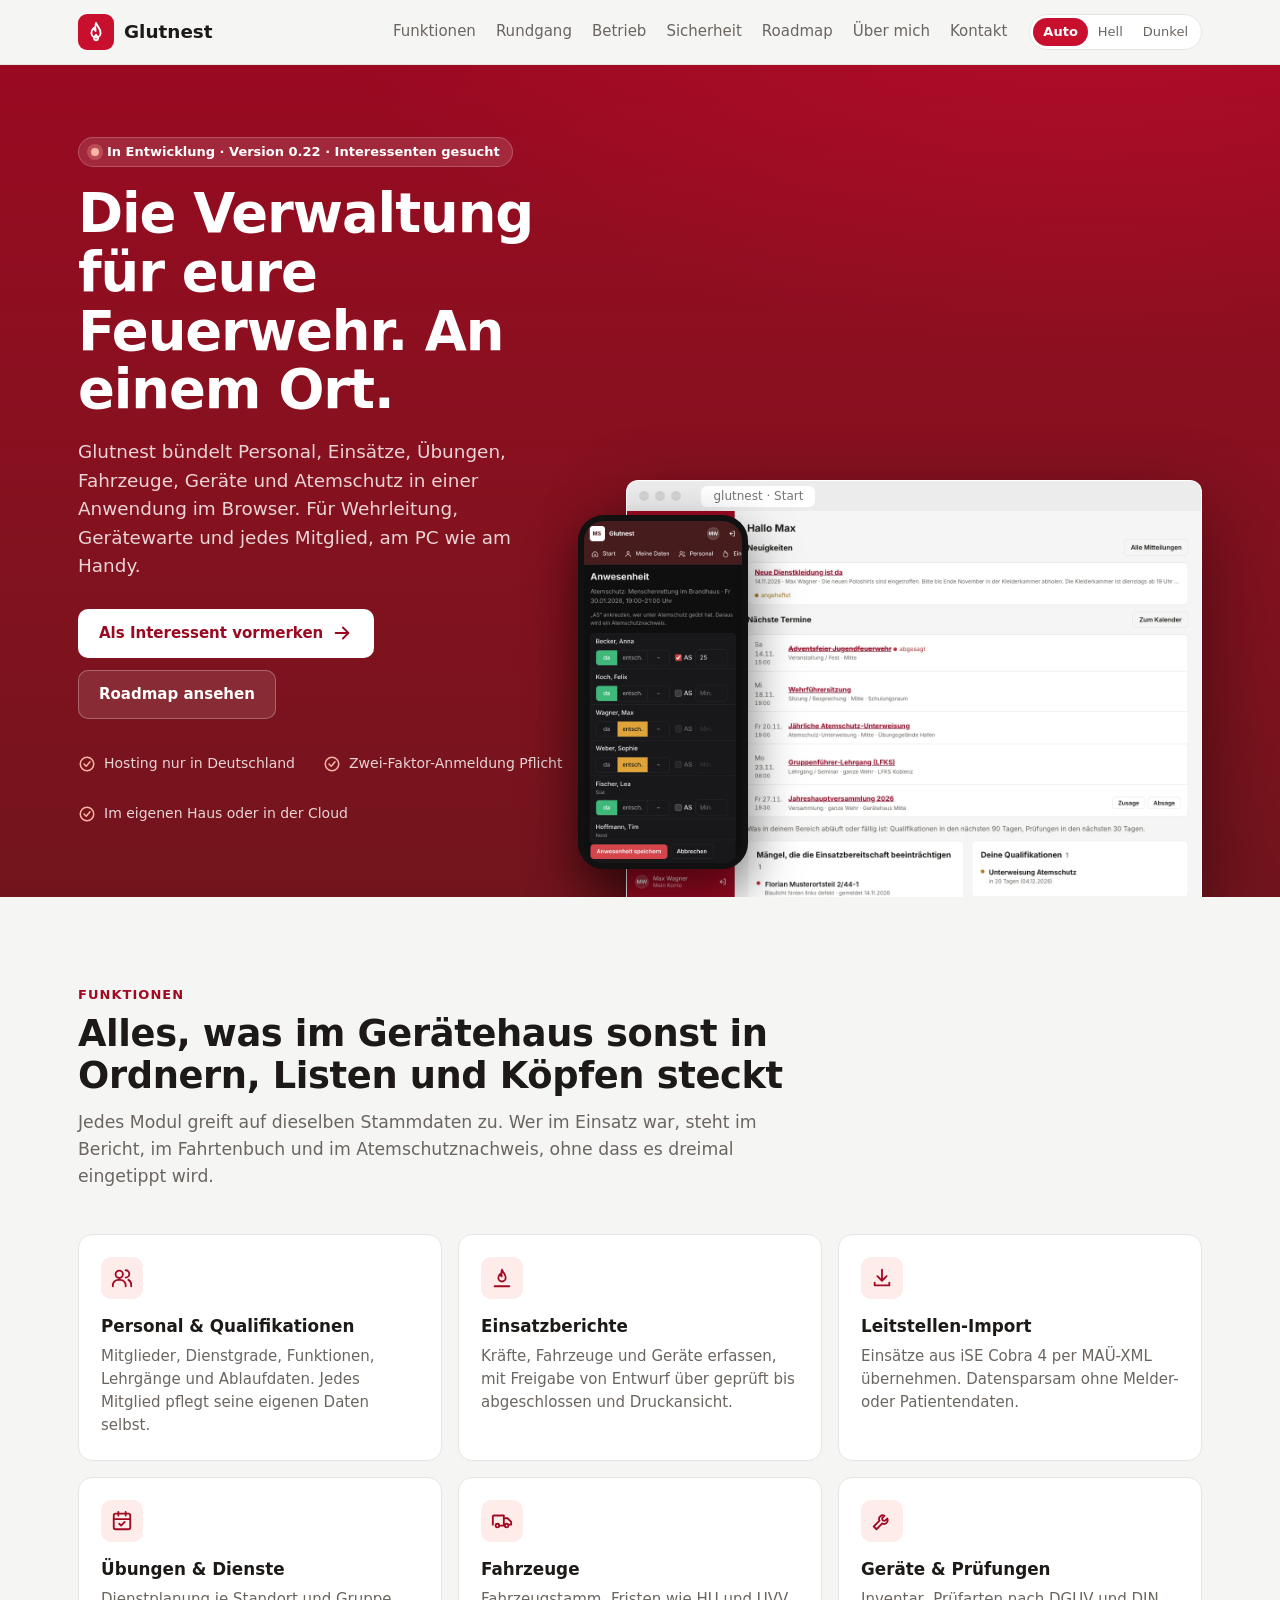
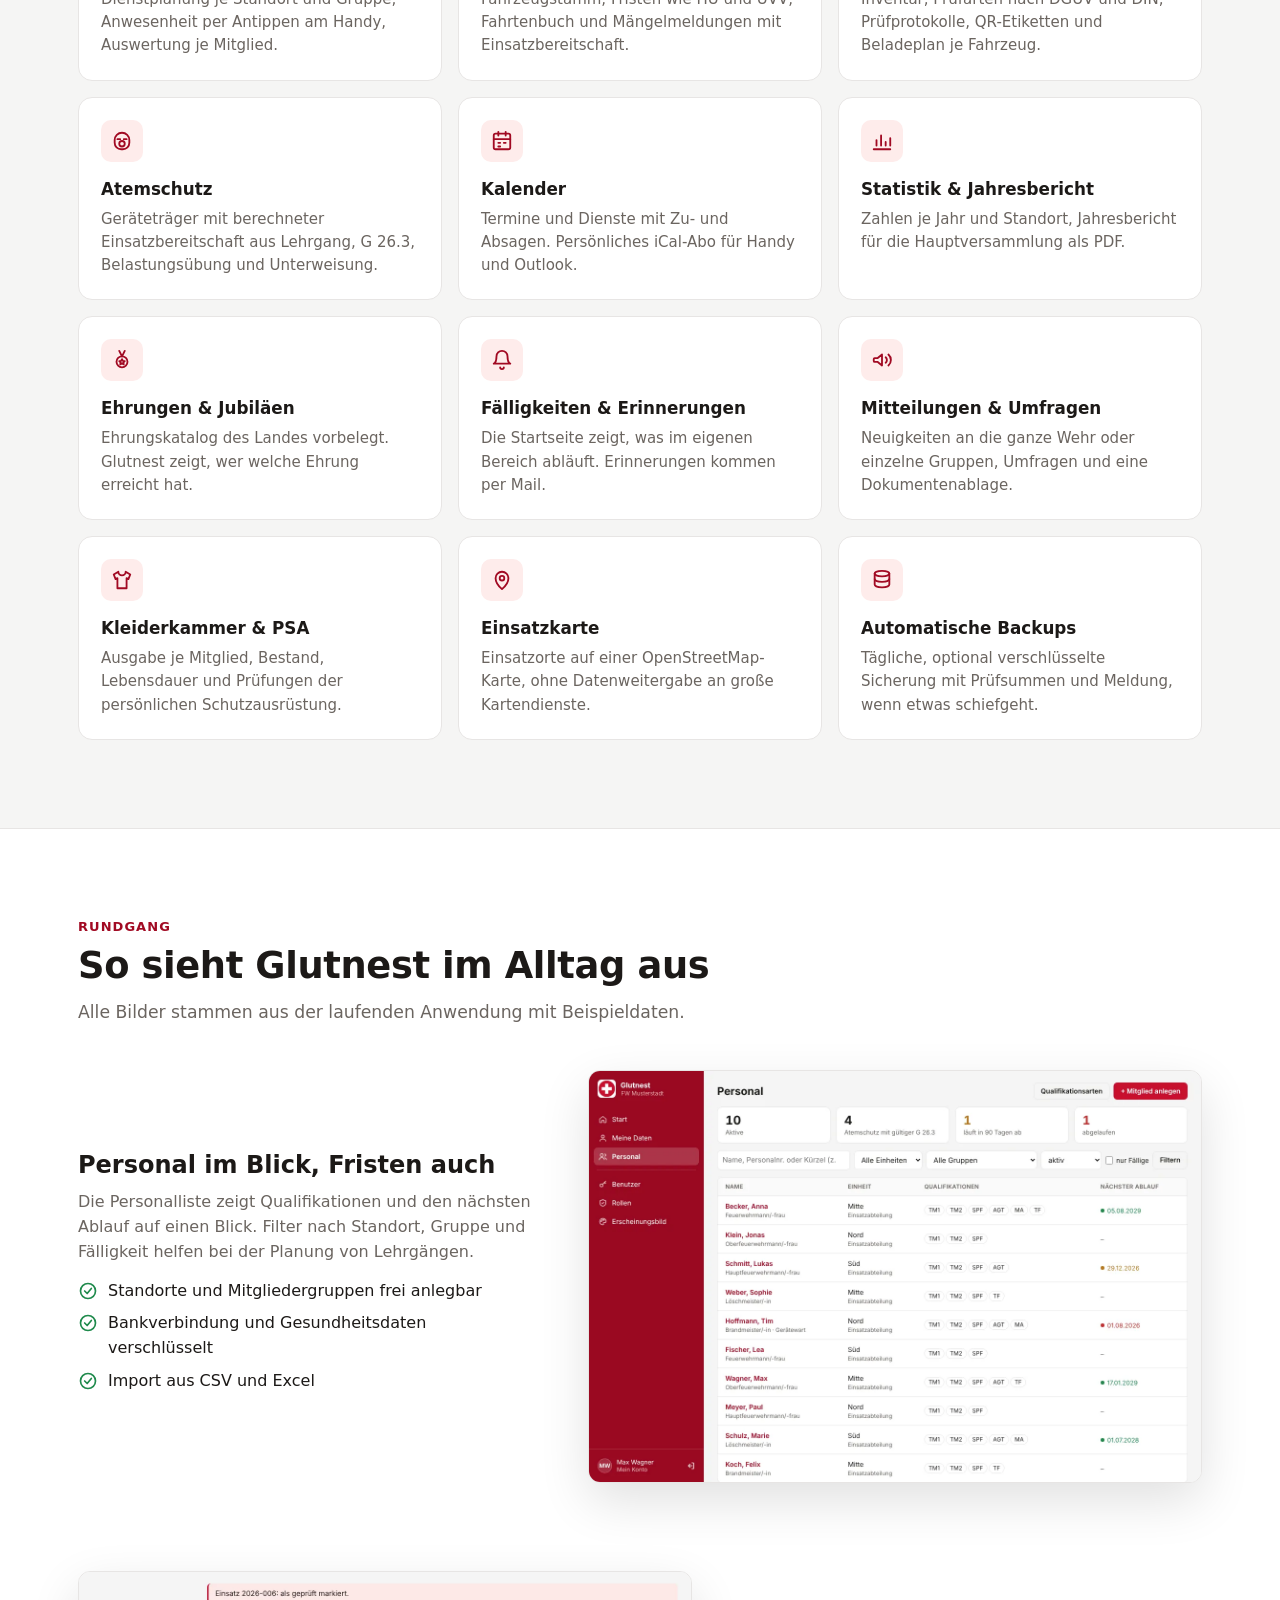
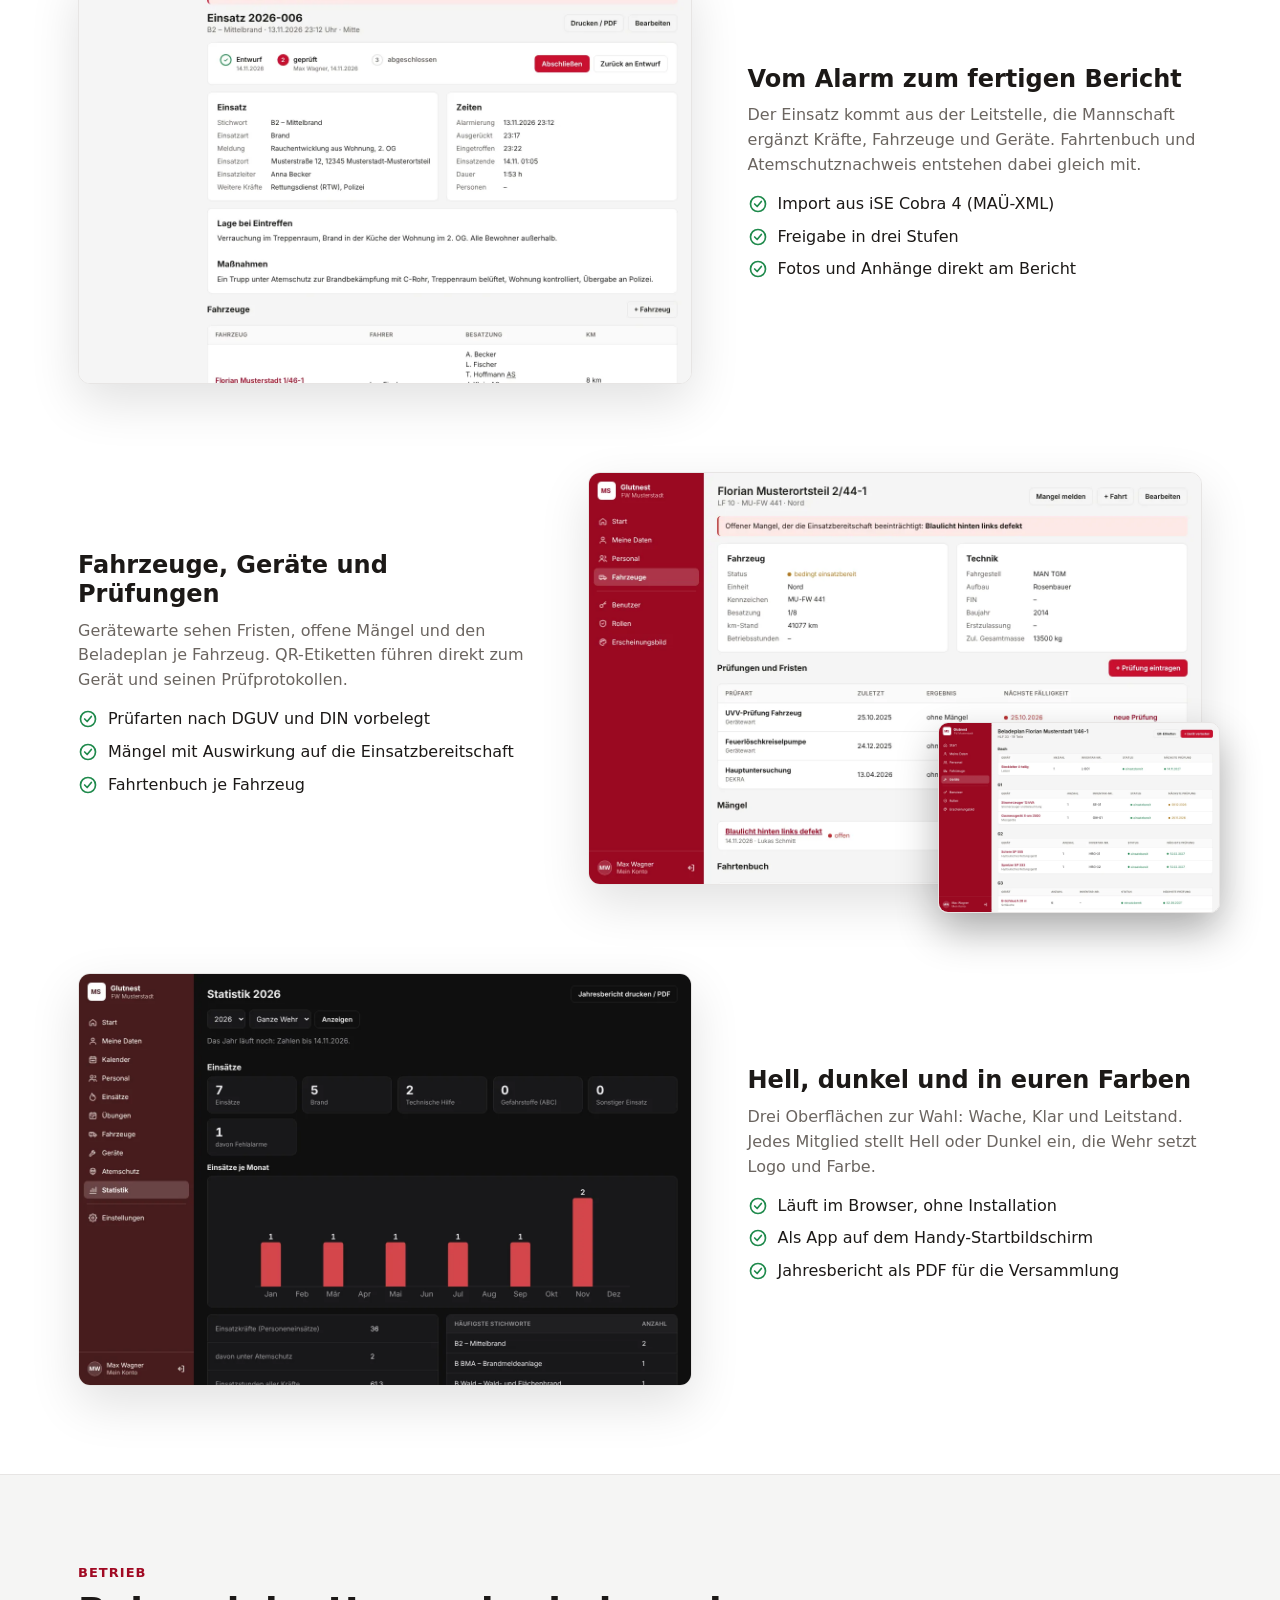
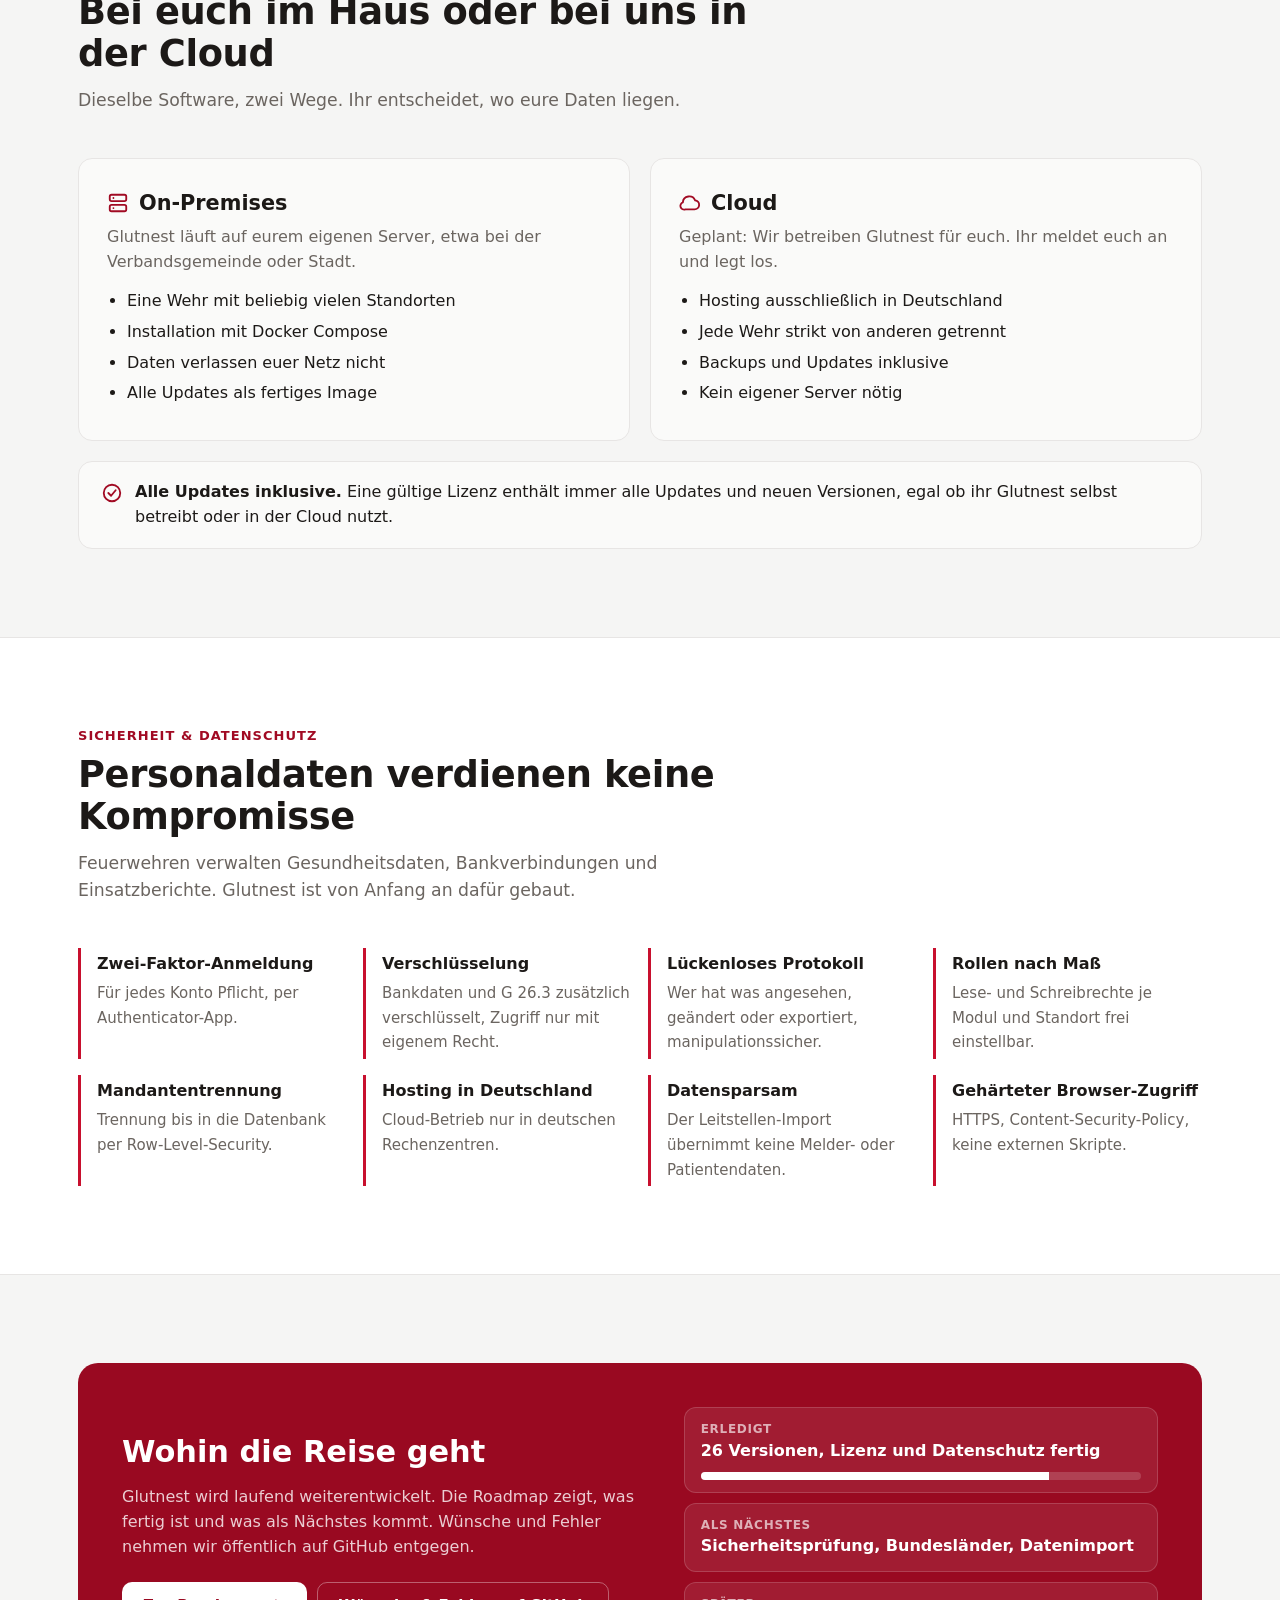
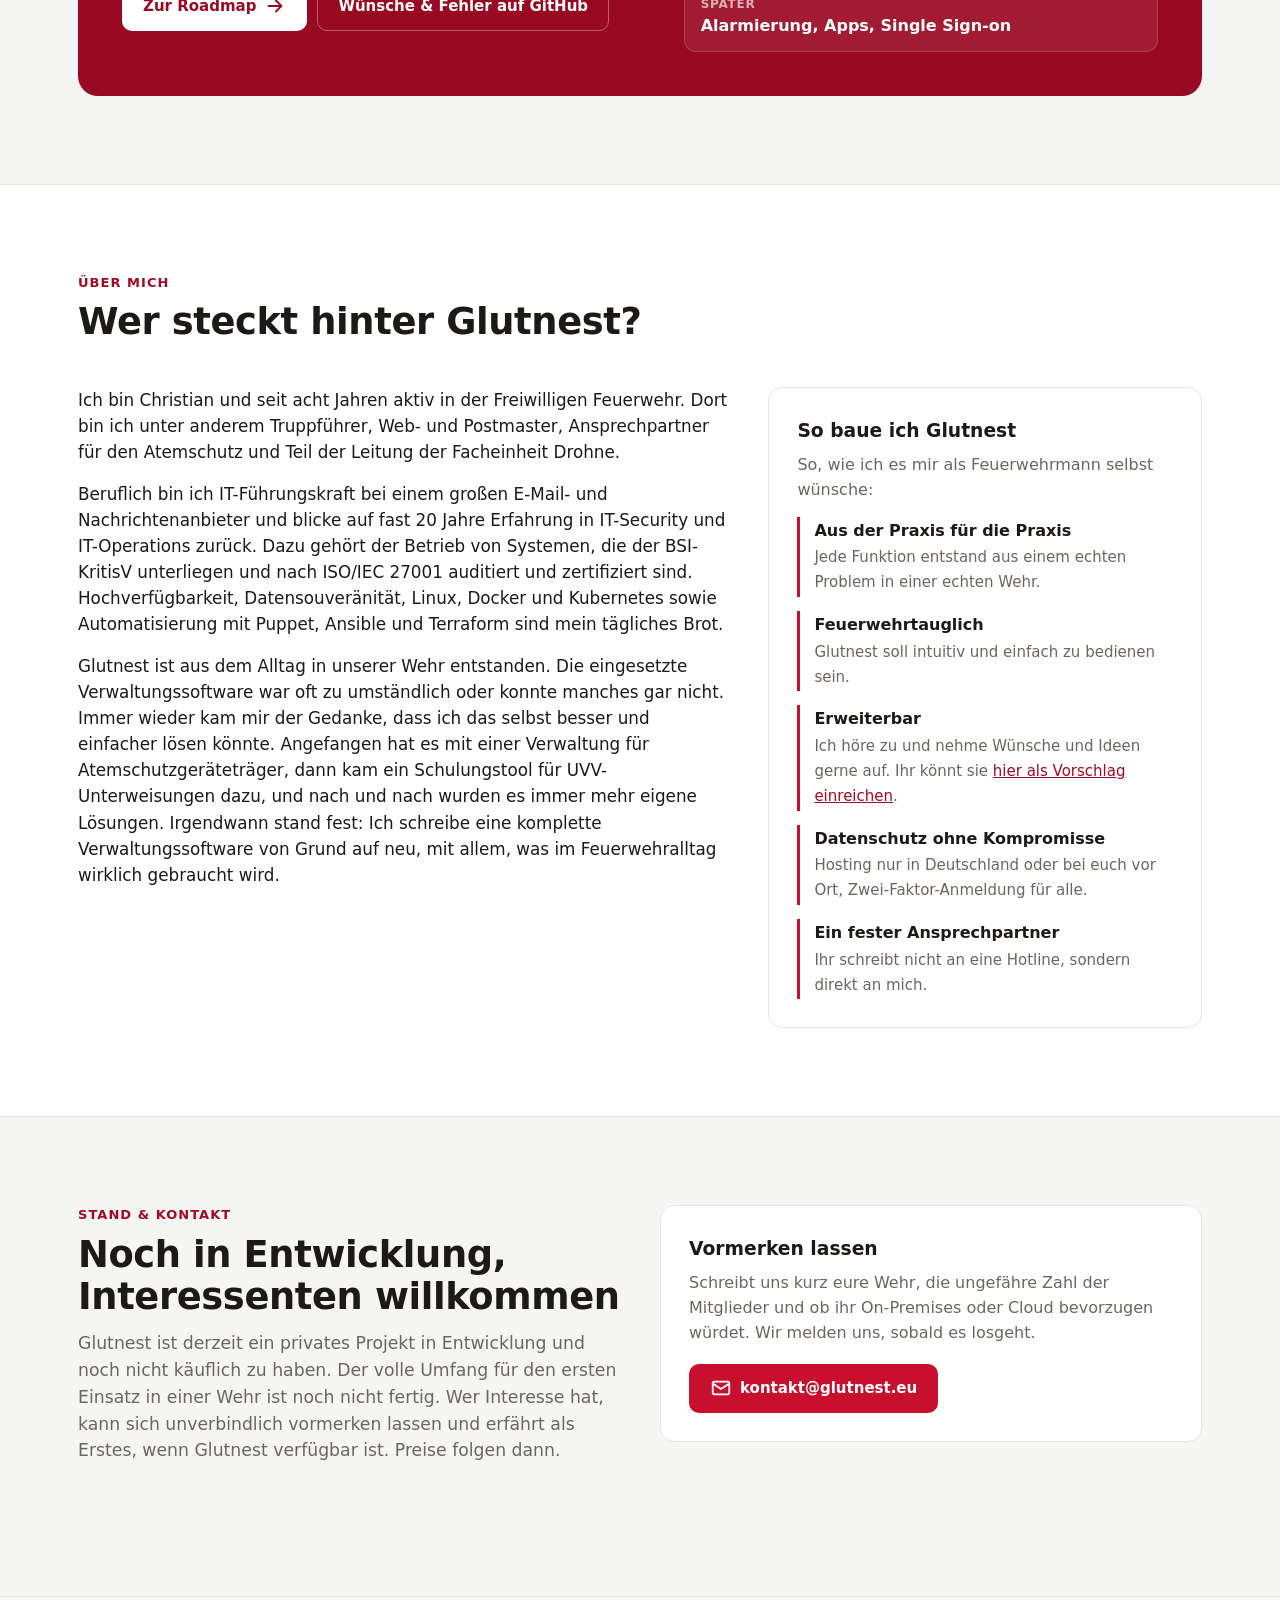
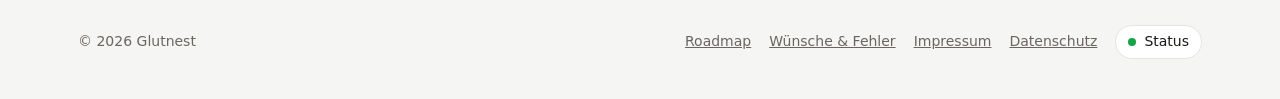
==== index.html @ 3944c395 "Abschnitt „Wer steckt hinter Glutnest?“ auf Webseite und im README Closes #61  Co-Authored-By: Claud" ====
<!DOCTYPE html>
<html lang="de">
<head>
<meta charset="utf-8">
<meta name="viewport" content="width=device-width, initial-scale=1">
<title>Glutnest – Feuerwehr-Verwaltung aus Deutschland</title>
<meta name="description" content="Glutnest ist die browserbasierte Verwaltung für Freiwillige Feuerwehren: Personal, Einsätze, Übungen, Fahrzeuge, Geräte und Atemschutz. Im eigenen Haus oder in der Cloud mit Hosting in Deutschland.">
<meta property="og:title" content="Glutnest – Feuerwehr-Verwaltung aus Deutschland">
<meta property="og:description" content="Personal, Einsätze, Übungen, Fahrzeuge, Geräte und Atemschutz in einer Anwendung. On-Premises oder Cloud, Hosting nur in Deutschland.">
<meta property="og:image" content="https://glutnest.eu/bilder/start.webp">
<meta property="og:url" content="https://glutnest.eu/">
<meta property="og:locale" content="de_DE">
<link rel="canonical" href="https://glutnest.eu/">
<link rel="icon" href="/assets/favicon.svg" type="image/svg+xml">
<link rel="stylesheet" href="/assets/style.css">
<script src="/assets/darstellung.js"></script>
</head>
<body>

<svg width="0" height="0" style="position:absolute" aria-hidden="true">
  <symbol id="flamme" viewBox="0 0 24 24"><path d="M12 2c1 3.5 5 6 5 11a5 5 0 0 1-10 0c0-2.4 1.2-4 2.6-5.4.2 1.6.9 2.7 2 3.4C11 8 11 5 12 2Z"/><path d="M12 21a2.2 2.2 0 0 1-2.2-2.2c0-1.4 1.2-2.3 2.2-3.8 1 1.5 2.2 2.4 2.2 3.8A2.2 2.2 0 0 1 12 21Z"/></symbol>
  <symbol id="personen" viewBox="0 0 24 24"><circle cx="9" cy="8" r="4"/><path d="M2 21v-1a6 6 0 0 1 6-6h2a6 6 0 0 1 6 6v1"/><path d="M16 3.5a4 4 0 0 1 0 8"/><path d="M19 14a6 6 0 0 1 3 5.2V21"/></symbol>
  <symbol id="einsatz" viewBox="0 0 24 24"><path d="M12 3c.8 2.8 4 4.8 4 8.8a4 4 0 0 1-8 0c0-1.9 1-3.2 2.1-4.3.2 1.3.7 2.2 1.6 2.7C11.3 8 11.2 5.4 12 3Z"/><path d="M4 21h16"/></symbol>
  <symbol id="uebung" viewBox="0 0 24 24"><rect x="3" y="4" width="18" height="17" rx="2"/><path d="M8 2v4M16 2v4M3 10h18"/><path d="m9 15 2 2 4-4"/></symbol>
  <symbol id="fahrzeug" viewBox="0 0 24 24"><path d="M2 16V7a1 1 0 0 1 1-1h11v10"/><path d="M14 9h4l4 4v3h-2"/><circle cx="7" cy="17" r="2"/><circle cx="17" cy="17" r="2"/><path d="M9 17h6"/></symbol>
  <symbol id="geraet" viewBox="0 0 24 24"><path d="M14.7 6.3a4 4 0 0 0-5.4 5.4L3 18l3 3 6.3-6.3a4 4 0 0 0 5.4-5.4l-2.6 2.6-2.4-.6-.6-2.4Z"/></symbol>
  <symbol id="atemschutz" viewBox="0 0 24 24"><path d="M12 3a8 8 0 0 0-8 8v3a7 7 0 0 0 7 7h2a7 7 0 0 0 7-7v-3a8 8 0 0 0-8-8Z"/><circle cx="12" cy="15" r="3"/><path d="M7 10h3M14 10h3"/></symbol>
  <symbol id="kalender" viewBox="0 0 24 24"><rect x="3" y="4" width="18" height="17" rx="2"/><path d="M8 2v4M16 2v4M3 10h18M8 14h2M14 14h2M8 18h2"/></symbol>
  <symbol id="statistik" viewBox="0 0 24 24"><path d="M3 21h18"/><path d="M6 17V11M11 17V6M16 17v-4M21 17V9"/></symbol>
  <symbol id="orden" viewBox="0 0 24 24"><circle cx="12" cy="14" r="6"/><path d="m9 2 3 6 3-6"/><path d="m12 11 1 2 2 .3-1.5 1.4.4 2.1-1.9-1-1.9 1 .4-2.1L9 13.3l2-.3Z"/></symbol>
  <symbol id="glocke" viewBox="0 0 24 24"><path d="M6 8a6 6 0 0 1 12 0c0 7 3 8 3 8H3s3-1 3-8"/><path d="M10 20a2 2 0 0 0 4 0"/></symbol>
  <symbol id="nachricht" viewBox="0 0 24 24"><path d="M3 11v2a1 1 0 0 0 1 1h3l5 4V6L7 10H4a1 1 0 0 0-1 1Z"/><path d="M16 9a4 4 0 0 1 0 6M19 6a8 8 0 0 1 0 12"/></symbol>
  <symbol id="shirt" viewBox="0 0 24 24"><path d="M8 3 3 6l2 5 2-1v11h10V10l2 1 2-5-5-3a4 4 0 0 1-8 0Z"/></symbol>
  <symbol id="import" viewBox="0 0 24 24"><path d="M12 3v12M7 10l5 5 5-5"/><path d="M4 17v3h16v-3"/></symbol>
  <symbol id="karte" viewBox="0 0 24 24"><path d="M12 22s7-6.2 7-12a7 7 0 0 0-14 0c0 5.8 7 12 7 12Z"/><circle cx="12" cy="10" r="2.5"/></symbol>
  <symbol id="sicherung" viewBox="0 0 24 24"><ellipse cx="12" cy="5" rx="8" ry="3"/><path d="M4 5v6c0 1.7 3.6 3 8 3s8-1.3 8-3V5"/><path d="M4 11v6c0 1.7 3.6 3 8 3s8-1.3 8-3v-6"/></symbol>
  <symbol id="schild" viewBox="0 0 24 24"><path d="M12 22s8-3 8-10V5l-8-3-8 3v7c0 7 8 10 8 10Z"/><path d="m9 12 2 2 4-4"/></symbol>
  <symbol id="haken" viewBox="0 0 24 24"><circle cx="12" cy="12" r="9"/><path d="m8 12 3 3 5-6"/></symbol>
  <symbol id="server" viewBox="0 0 24 24"><rect x="3" y="3" width="18" height="7" rx="2"/><rect x="3" y="14" width="18" height="7" rx="2"/><path d="M7 6.5h.01M7 17.5h.01"/></symbol>
  <symbol id="wolke" viewBox="0 0 24 24"><path d="M7 19h10a5 5 0 0 0 .6-9.96A7 7 0 0 0 4.2 11.3 4 4 0 0 0 7 19Z"/></symbol>
  <symbol id="schloss" viewBox="0 0 24 24"><rect x="4" y="11" width="16" height="10" rx="2"/><path d="M8 11V7a4 4 0 0 1 8 0v4"/></symbol>
  <symbol id="handy" viewBox="0 0 24 24"><rect x="6" y="2" width="12" height="20" rx="2"/><path d="M11 18h2"/></symbol>
  <symbol id="pfeil" viewBox="0 0 24 24"><path d="M5 12h14M13 6l6 6-6 6"/></symbol>
  <symbol id="mail" viewBox="0 0 24 24"><rect x="3" y="5" width="18" height="14" rx="2"/><path d="m3 7 9 6 9-6"/></symbol>
</svg>

<header class="nav">
  <div class="innen">
    <a class="marke" href="/"><span class="logo"><svg><use href="#flamme"/></svg></span>Glutnest</a>
    <nav class="nav-links" aria-label="Hauptmenü">
      <a href="#funktionen">Funktionen</a>
      <a href="#rundgang">Rundgang</a>
      <a href="#betrieb">Betrieb</a>
      <a href="#sicherheit">Sicherheit</a>
      <a href="/roadmap/">Roadmap</a>
      <a href="#ueber-mich">Über mich</a>
      <a href="#kontakt">Kontakt</a>
    </nav>
    <div class="umschalter" role="group" aria-label="Darstellung">
      <button type="button" data-wert="auto">Auto</button>
      <button type="button" data-wert="hell">Hell</button>
      <button type="button" data-wert="dunkel">Dunkel</button>
    </div>
  </div>
</header>

<main>
<section class="hero">
  <div class="innen">
    <div class="hero-text">
      <span class="etikett"><span class="punkt"></span>In Entwicklung · Version 0.22 · Interessenten gesucht</span>
      <h1>Die Verwaltung für eure Feuerwehr. An einem Ort.</h1>
      <p class="lead">Glutnest bündelt Personal, Einsätze, Übungen, Fahrzeuge, Geräte und Atemschutz in einer Anwendung im Browser. Für Wehrleitung, Gerätewarte und jedes Mitglied, am PC wie am Handy.</p>
      <div class="knoepfe">
        <a class="knopf primaer" href="#kontakt">Als Interessent vormerken <svg class="i"><use href="#pfeil"/></svg></a>
        <a class="knopf zweit" href="/roadmap/">Roadmap ansehen</a>
      </div>
      <div class="vorteile">
        <span><svg class="i"><use href="#haken"/></svg>Hosting nur in Deutschland</span>
        <span><svg class="i"><use href="#haken"/></svg>Zwei-Faktor-Anmeldung Pflicht</span>
        <span><svg class="i"><use href="#haken"/></svg>Im eigenen Haus oder in der Cloud</span>
      </div>
    </div>
    <div class="hero-bild">
      <div class="fenster">
        <div class="leiste"><i></i><i></i><i></i><span>glutnest · Start</span></div>
        <img src="/bilder/start.webp" width="1280" height="860" alt="Startseite von Glutnest mit Neuigkeiten, nächsten Terminen und fälligen Prüfungen">
      </div>
      <div class="handy"><img src="/bilder/anwesenheit-handy.webp" width="780" height="1688" alt="Anwesenheit einer Übung am Handy erfassen, dunkle Darstellung"></div>
    </div>
  </div>
</section>

<section class="block" id="funktionen">
  <div class="innen">
    <div class="kopf">
      <div class="ueber">Funktionen</div>
      <h2>Alles, was im Gerätehaus sonst in Ordnern, Listen und Köpfen steckt</h2>
      <p>Jedes Modul greift auf dieselben Stammdaten zu. Wer im Einsatz war, steht im Bericht, im Fahrtenbuch und im Atemschutznachweis, ohne dass es dreimal eingetippt wird.</p>
    </div>
    <div class="module">
      <article class="modul"><div class="symbol"><svg class="i"><use href="#personen"/></svg></div><h3>Personal &amp; Qualifikationen</h3><p>Mitglieder, Dienstgrade, Funktionen, Lehrgänge und Ablaufdaten. Jedes Mitglied pflegt seine eigenen Daten selbst.</p></article>
      <article class="modul"><div class="symbol"><svg class="i"><use href="#einsatz"/></svg></div><h3>Einsatzberichte</h3><p>Kräfte, Fahrzeuge und Geräte erfassen, mit Freigabe von Entwurf über geprüft bis abgeschlossen und Druckansicht.</p></article>
      <article class="modul"><div class="symbol"><svg class="i"><use href="#import"/></svg></div><h3>Leitstellen-Import</h3><p>Einsätze aus iSE Cobra 4 per MAÜ-XML übernehmen. Datensparsam ohne Melder- oder Patientendaten.</p></article>
      <article class="modul"><div class="symbol"><svg class="i"><use href="#uebung"/></svg></div><h3>Übungen &amp; Dienste</h3><p>Dienstplanung je Standort und Gruppe, Anwesenheit per Antippen am Handy, Auswertung je Mitglied.</p></article>
      <article class="modul"><div class="symbol"><svg class="i"><use href="#fahrzeug"/></svg></div><h3>Fahrzeuge</h3><p>Fahrzeugstamm, Fristen wie HU und UVV, Fahrtenbuch und Mängelmeldungen mit Einsatzbereitschaft.</p></article>
      <article class="modul"><div class="symbol"><svg class="i"><use href="#geraet"/></svg></div><h3>Geräte &amp; Prüfungen</h3><p>Inventar, Prüfarten nach DGUV und DIN, Prüfprotokolle, QR-Etiketten und Beladeplan je Fahrzeug.</p></article>
      <article class="modul"><div class="symbol"><svg class="i"><use href="#atemschutz"/></svg></div><h3>Atemschutz</h3><p>Geräteträger mit berechneter Einsatzbereitschaft aus Lehrgang, G 26.3, Belastungsübung und Unterweisung.</p></article>
      <article class="modul"><div class="symbol"><svg class="i"><use href="#kalender"/></svg></div><h3>Kalender</h3><p>Termine und Dienste mit Zu- und Absagen. Persönliches iCal-Abo für Handy und Outlook.</p></article>
      <article class="modul"><div class="symbol"><svg class="i"><use href="#statistik"/></svg></div><h3>Statistik &amp; Jahresbericht</h3><p>Zahlen je Jahr und Standort, Jahresbericht für die Hauptversammlung als PDF.</p></article>
      <article class="modul"><div class="symbol"><svg class="i"><use href="#orden"/></svg></div><h3>Ehrungen &amp; Jubiläen</h3><p>Ehrungskatalog des Landes vorbelegt. Glutnest zeigt, wer welche Ehrung erreicht hat.</p></article>
      <article class="modul"><div class="symbol"><svg class="i"><use href="#glocke"/></svg></div><h3>Fälligkeiten &amp; Erinnerungen</h3><p>Die Startseite zeigt, was im eigenen Bereich abläuft. Erinnerungen kommen per Mail.</p></article>
      <article class="modul"><div class="symbol"><svg class="i"><use href="#nachricht"/></svg></div><h3>Mitteilungen &amp; Umfragen</h3><p>Neuigkeiten an die ganze Wehr oder einzelne Gruppen, Umfragen und eine Dokumentenablage.</p></article>
      <article class="modul"><div class="symbol"><svg class="i"><use href="#shirt"/></svg></div><h3>Kleiderkammer &amp; PSA</h3><p>Ausgabe je Mitglied, Bestand, Lebensdauer und Prüfungen der persönlichen Schutzausrüstung.</p></article>
      <article class="modul"><div class="symbol"><svg class="i"><use href="#karte"/></svg></div><h3>Einsatzkarte</h3><p>Einsatzorte auf einer OpenStreetMap-Karte, ohne Datenweitergabe an große Kartendienste.</p></article>
      <article class="modul"><div class="symbol"><svg class="i"><use href="#sicherung"/></svg></div><h3>Automatische Backups</h3><p>Tägliche, optional verschlüsselte Sicherung mit Prüfsummen und Meldung, wenn etwas schiefgeht.</p></article>
    </div>
  </div>
</section>

<section class="block alt" id="rundgang">
  <div class="innen">
    <div class="kopf">
      <div class="ueber">Rundgang</div>
      <h2>So sieht Glutnest im Alltag aus</h2>
      <p>Alle Bilder stammen aus der laufenden Anwendung mit Beispieldaten.</p>
    </div>

    <div class="zeile">
      <div class="text">
        <h3>Personal im Blick, Fristen auch</h3>
        <p>Die Personalliste zeigt Qualifikationen und den nächsten Ablauf auf einen Blick. Filter nach Standort, Gruppe und Fälligkeit helfen bei der Planung von Lehrgängen.</p>
        <ul>
          <li><svg class="i"><use href="#haken"/></svg>Standorte und Mitgliedergruppen frei anlegbar</li>
          <li><svg class="i"><use href="#haken"/></svg>Bankverbindung und Gesundheitsdaten verschlüsselt</li>
          <li><svg class="i"><use href="#haken"/></svg>Import aus CSV und Excel</li>
        </ul>
      </div>
      <div class="bildrahmen"><img src="/bilder/personal.webp" width="1280" height="860" loading="lazy" alt="Personalliste mit Qualifikationen und nächstem Ablaufdatum"></div>
    </div>

    <div class="zeile dreh">
      <div class="text">
        <h3>Vom Alarm zum fertigen Bericht</h3>
        <p>Der Einsatz kommt aus der Leitstelle, die Mannschaft ergänzt Kräfte, Fahrzeuge und Geräte. Fahrtenbuch und Atemschutznachweis entstehen dabei gleich mit.</p>
        <ul>
          <li><svg class="i"><use href="#haken"/></svg>Import aus iSE Cobra 4 (MAÜ-XML)</li>
          <li><svg class="i"><use href="#haken"/></svg>Freigabe in drei Stufen</li>
          <li><svg class="i"><use href="#haken"/></svg>Fotos und Anhänge direkt am Bericht</li>
        </ul>
      </div>
      <div class="bildrahmen"><img src="/bilder/einsatz.webp" width="1280" height="860" loading="lazy" alt="Einsatzbericht mit Stichwort, Zeiten, Lage und Maßnahmen"></div>
    </div>

    <div class="zeile">
      <div class="text">
        <h3>Fahrzeuge, Geräte und Prüfungen</h3>
        <p>Gerätewarte sehen Fristen, offene Mängel und den Beladeplan je Fahrzeug. QR-Etiketten führen direkt zum Gerät und seinen Prüfprotokollen.</p>
        <ul>
          <li><svg class="i"><use href="#haken"/></svg>Prüfarten nach DGUV und DIN vorbelegt</li>
          <li><svg class="i"><use href="#haken"/></svg>Mängel mit Auswirkung auf die Einsatzbereitschaft</li>
          <li><svg class="i"><use href="#haken"/></svg>Fahrtenbuch je Fahrzeug</li>
        </ul>
      </div>
      <div class="paar">
        <div class="bildrahmen"><img src="/bilder/fahrzeug.webp" width="1280" height="860" loading="lazy" alt="Fahrzeugseite mit Prüfungen, Fristen und Mängeln"></div>
        <div class="zweites"><img src="/bilder/beladeplan.webp" width="1280" height="860" loading="lazy" alt="Beladeplan eines Fahrzeugs nach Geräteräumen"></div>
      </div>
    </div>

    <div class="zeile dreh">
      <div class="text">
        <h3>Hell, dunkel und in euren Farben</h3>
        <p>Drei Oberflächen zur Wahl: Wache, Klar und Leitstand. Jedes Mitglied stellt Hell oder Dunkel ein, die Wehr setzt Logo und Farbe.</p>
        <ul>
          <li><svg class="i"><use href="#haken"/></svg>Läuft im Browser, ohne Installation</li>
          <li><svg class="i"><use href="#haken"/></svg>Als App auf dem Handy-Startbildschirm</li>
          <li><svg class="i"><use href="#haken"/></svg>Jahresbericht als PDF für die Versammlung</li>
        </ul>
      </div>
      <div class="bildrahmen"><img src="/bilder/statistik-dunkel.webp" width="1280" height="860" loading="lazy" alt="Statistikseite in dunkler Darstellung mit Einsätzen je Monat"></div>
    </div>
  </div>
</section>

<section class="block" id="betrieb">
  <div class="innen">
    <div class="kopf">
      <div class="ueber">Betrieb</div>
      <h2>Bei euch im Haus oder bei uns in der Cloud</h2>
      <p>Dieselbe Software, zwei Wege. Ihr entscheidet, wo eure Daten liegen.</p>
    </div>
    <div class="zwei">
      <div class="option">
        <h3><svg class="i"><use href="#server"/></svg>On-Premises</h3>
        <p>Glutnest läuft auf eurem eigenen Server, etwa bei der Verbandsgemeinde oder Stadt.</p>
        <ul>
          <li>Eine Wehr mit beliebig vielen Standorten</li>
          <li>Installation mit Docker Compose</li>
          <li>Daten verlassen euer Netz nicht</li>
          <li>Alle Updates als fertiges Image</li>
        </ul>
      </div>
      <div class="option">
        <h3><svg class="i"><use href="#wolke"/></svg>Cloud</h3>
        <p>Geplant: Wir betreiben Glutnest für euch. Ihr meldet euch an und legt los.</p>
        <ul>
          <li>Hosting ausschließlich in Deutschland</li>
          <li>Jede Wehr strikt von anderen getrennt</li>
          <li>Backups und Updates inklusive</li>
          <li>Kein eigener Server nötig</li>
        </ul>
      </div>
    </div>
    <p class="lizenz-hinweis"><svg class="i"><use href="#haken"/></svg><span><strong>Alle Updates inklusive.</strong> Eine gültige Lizenz enthält immer alle Updates und neuen Versionen, egal ob ihr Glutnest selbst betreibt oder in der Cloud nutzt.</span></p>
  </div>
</section>

<section class="block alt" id="sicherheit">
  <div class="innen">
    <div class="kopf">
      <div class="ueber">Sicherheit &amp; Datenschutz</div>
      <h2>Personaldaten verdienen keine Kompromisse</h2>
      <p>Feuerwehren verwalten Gesundheitsdaten, Bankverbindungen und Einsatzberichte. Glutnest ist von Anfang an dafür gebaut.</p>
    </div>
    <div class="sicher">
      <div><strong>Zwei-Faktor-Anmeldung</strong><span>Für jedes Konto Pflicht, per Authenticator-App.</span></div>
      <div><strong>Verschlüsselung</strong><span>Bankdaten und G 26.3 zusätzlich verschlüsselt, Zugriff nur mit eigenem Recht.</span></div>
      <div><strong>Lückenloses Protokoll</strong><span>Wer hat was angesehen, geändert oder exportiert, manipulationssicher.</span></div>
      <div><strong>Rollen nach Maß</strong><span>Lese- und Schreibrechte je Modul und Standort frei einstellbar.</span></div>
      <div><strong>Mandantentrennung</strong><span>Trennung bis in die Datenbank per Row-Level-Security.</span></div>
      <div><strong>Hosting in Deutschland</strong><span>Cloud-Betrieb nur in deutschen Rechenzentren.</span></div>
      <div><strong>Datensparsam</strong><span>Der Leitstellen-Import übernimmt keine Melder- oder Patientendaten.</span></div>
      <div><strong>Gehärteter Browser-Zugriff</strong><span>HTTPS, Content-Security-Policy, keine externen Skripte.</span></div>
    </div>
  </div>
</section>

<section class="block" id="roadmap">
  <div class="innen">
    <div class="roadmap-teaser">
      <div>
        <h2>Wohin die Reise geht</h2>
        <p>Glutnest wird laufend weiterentwickelt. Die Roadmap zeigt, was fertig ist und was als Nächstes kommt. Wünsche und Fehler nehmen wir öffentlich auf GitHub entgegen.</p>
        <div class="knoepfe-zeile"><a class="knopf primaer" href="/roadmap/">Zur Roadmap <svg class="i"><use href="#pfeil"/></svg></a> <a class="knopf hell-rand" href="https://github.com/siliconserver/glutnest.eu/issues">Wünsche &amp; Fehler auf GitHub</a></div>
      </div>
      <div class="etappen">
        <div class="etappe"><div class="status">Erledigt</div><strong>26 Versionen, Lizenz und Datenschutz fertig</strong><div class="balken"><span style="width:79%"></span></div></div>
        <div class="etappe"><div class="status">Als Nächstes</div><strong>Sicherheitsprüfung, Bundesländer, Datenimport</strong></div>
        <div class="etappe"><div class="status">Später</div><strong>Alarmierung, Apps, Single Sign-on</strong></div>
      </div>
    </div>
  </div>
</section>

<section class="block alt" id="ueber-mich">
  <div class="innen">
    <div class="kopf">
      <div class="ueber">Über mich</div>
      <h2>Wer steckt hinter Glutnest?</h2>
    </div>
    <div class="person">
      <div class="person-text">
        <p>Ich bin Christian und seit acht Jahren aktiv in der Freiwilligen Feuerwehr. Dort bin ich unter anderem Truppführer, Web- und Postmaster, Ansprechpartner für den Atemschutz und Teil der Leitung der Facheinheit Drohne.</p>
        <p>Beruflich bin ich IT-Führungskraft bei einem großen E-Mail- und Nachrichtenanbieter und blicke auf fast 20 Jahre Erfahrung in IT-Security und IT-Operations zurück. Dazu gehört der Betrieb von Systemen, die der BSI-KritisV unterliegen und nach ISO/IEC 27001 auditiert und zertifiziert sind. Hochverfügbarkeit, Datensouveränität, Linux, Docker und Kubernetes sowie Automatisierung mit Puppet, Ansible und Terraform sind mein tägliches Brot.</p>
        <p>Glutnest ist aus dem Alltag in unserer Wehr entstanden. Die eingesetzte Verwaltungssoftware war oft zu umständlich oder konnte manches gar nicht. Immer wieder kam mir der Gedanke, dass ich das selbst besser und einfacher lösen könnte. Angefangen hat es mit einer Verwaltung für Atemschutzgeräteträger, dann kam ein Schulungstool für UVV-Unterweisungen dazu, und nach und nach wurden es immer mehr eigene Lösungen. Irgendwann stand fest: Ich schreibe eine komplette Verwaltungssoftware von Grund auf neu, mit allem, was im Feuerwehralltag wirklich gebraucht wird.</p>
      </div>
      <div class="kontaktkarte person-karte">
        <h3>So baue ich Glutnest</h3>
        <p>So, wie ich es mir als Feuerwehrmann selbst wünsche:</p>
        <ul class="grundsaetze">
          <li><strong>Aus der Praxis für die Praxis</strong><span>Jede Funktion entstand aus einem echten Problem in einer echten Wehr.</span></li>
          <li><strong>Feuerwehrtauglich</strong><span>Glutnest soll intuitiv und einfach zu bedienen sein.</span></li>
          <li><strong>Erweiterbar</strong><span>Ich höre zu und nehme Wünsche und Ideen gerne auf. Ihr könnt sie <a href="https://github.com/siliconserver/glutnest.eu/issues">hier als Vorschlag einreichen</a>.</span></li>
          <li><strong>Datenschutz ohne Kompromisse</strong><span>Hosting nur in Deutschland oder bei euch vor Ort, Zwei-Faktor-Anmeldung für alle.</span></li>
          <li><strong>Ein fester Ansprechpartner</strong><span>Ihr schreibt nicht an eine Hotline, sondern direkt an mich.</span></li>
        </ul>
      </div>
    </div>
  </div>
</section>

<section class="block" id="kontakt">
  <div class="innen kontakt">
    <div class="kopf">
      <div class="ueber">Stand &amp; Kontakt</div>
      <h2>Noch in Entwicklung, Interessenten willkommen</h2>
      <p>Glutnest ist derzeit ein privates Projekt in Entwicklung und noch nicht käuflich zu haben. Der volle Umfang für den ersten Einsatz in einer Wehr ist noch nicht fertig. Wer Interesse hat, kann sich unverbindlich vormerken lassen und erfährt als Erstes, wenn Glutnest verfügbar ist. Preise folgen dann.</p>
    </div>
    <div class="kontaktkarte">
      <h3>Vormerken lassen</h3>
      <p>Schreibt uns kurz eure Wehr, die ungefähre Zahl der Mitglieder und ob ihr On-Premises oder Cloud bevorzugen würdet. Wir melden uns, sobald es losgeht.</p>
      <a class="knopf primaer" href="mailto:kontakt@glutnest.eu?subject=Interesse%20an%20Glutnest"><svg class="i"><use href="#mail"/></svg>kontakt@glutnest.eu</a>
    </div>
  </div>
</section>
</main>

<footer class="fuss">
  <div class="innen">
    <span>© 2026 Glutnest</span>
    <nav aria-label="Rechtliches">
      <a href="/roadmap/">Roadmap</a>
      <a href="https://github.com/siliconserver/glutnest.eu/issues">Wünsche &amp; Fehler</a>
      <a href="/impressum/">Impressum</a>
      <a href="/datenschutz/">Datenschutz</a>
      <a class="status-knopf" href="https://status.glutnest.eu/" rel="noopener"><span class="punkt" aria-hidden="true"></span>Status</a>
    </nav>
  </div>
</footer>
</body>
</html>
---- assets/style.css ----
/* Glutnest – Webseite. Keine externen Schriften, keine Tracker. */
:root {
  color-scheme: light dark;
  --marke: #c8102e;
  --akzent: light-dark(var(--marke), color-mix(in oklab, var(--marke) 86%, white));
  --akzent-tief: light-dark(color-mix(in oklab, var(--marke) 82%, black), color-mix(in oklab, var(--marke) 32%, #111));
  --akzent-weich: light-dark(color-mix(in oklab, var(--marke) 9%, white), color-mix(in oklab, var(--marke) 20%, #18181a));
  --akzent-text: light-dark(color-mix(in oklab, var(--marke) 85%, black), color-mix(in oklab, var(--marke) 55%, white));
  --grund: light-dark(#f5f5f4, #0f0f10);
  --flaeche: light-dark(#ffffff, #18181a);
  --flaeche-2: light-dark(#fafaf9, #1f1f22);
  --text: light-dark(#1c1917, #ececec);
  --leise: light-dark(#6b6560, #9a9a9f);
  --linie: light-dark(#e7e5e4, #2c2c30);
  --gut: light-dark(#1f8a4c, #3fb978);
  --rund: 14px;
  --breite: 1180px;
  font-family: Inter, system-ui, -apple-system, "Segoe UI", Roboto, sans-serif;
  font-size: 16px; line-height: 1.55;
}
:root[data-darstellung="hell"] { color-scheme: light; }
:root[data-darstellung="dunkel"] { color-scheme: dark; }
*, *::before, *::after { box-sizing: border-box; }
html { scroll-behavior: smooth; scroll-padding-top: 76px; }
body { margin: 0; background: var(--grund); color: var(--text); }
img { max-width: 100%; height: auto; display: block; }
.handy img { width: 100%; }
a { color: var(--akzent-text); }
svg.i { width: 22px; height: 22px; fill: none; stroke: currentColor; stroke-width: 2; stroke-linecap: round; stroke-linejoin: round; flex: none; }
.innen { max-width: var(--breite); margin: 0 auto; padding: 0 28px; }
.leise { color: var(--leise); }

/* Navigation */
.nav { position: sticky; top: 0; z-index: 10; background: color-mix(in oklab, var(--grund) 86%, transparent);
  backdrop-filter: blur(10px); -webkit-backdrop-filter: blur(10px); border-bottom: 1px solid var(--linie); }
.nav .innen { display: flex; align-items: center; gap: 22px; height: 64px; }
.marke { display: flex; align-items: center; gap: 10px; color: var(--text); text-decoration: none; font-weight: 700; font-size: 1.15rem; }
.logo { width: 36px; height: 36px; border-radius: 9px; background: var(--marke); color: #fff; display: grid; place-items: center; }
.logo svg { width: 22px; height: 22px; fill: none; stroke: currentColor; stroke-width: 2; stroke-linecap: round; stroke-linejoin: round; }
.nav-links { display: flex; gap: 20px; margin-left: auto; }
.nav-links a { color: var(--leise); text-decoration: none; font-size: 15px; font-weight: 500; }
.nav-links a:hover, .nav-links a[aria-current="page"] { color: var(--text); }
.umschalter { display: flex; border: 1px solid var(--linie); border-radius: 999px; padding: 3px; background: var(--flaeche); }
.umschalter button { border: 0; background: transparent; color: var(--leise); font: inherit; font-size: 13px; padding: 4px 10px; border-radius: 999px; cursor: pointer; }
.umschalter button[aria-pressed="true"] { background: var(--akzent); color: #fff; font-weight: 600; }

.knopf { display: inline-flex; align-items: center; gap: 8px; padding: 12px 20px; border-radius: 10px; font-weight: 600;
  text-decoration: none; border: 1px solid transparent; font-size: 15px; }
.knopf.primaer { background: var(--marke); color: #fff; }
.knopf.primaer:hover { background: color-mix(in oklab, var(--marke) 88%, black); }
.knopf.zweit { border-color: var(--linie); color: var(--text); background: var(--flaeche); }
.knopf.zweit:hover { border-color: var(--akzent); }

/* Hero */
.hero { background:
    radial-gradient(1100px 520px at 85% -10%, color-mix(in oklab, var(--marke) 55%, transparent), transparent 70%),
    linear-gradient(180deg, var(--akzent-tief), color-mix(in oklab, var(--akzent-tief) 75%, #0b0b0c));
  color: #fff; overflow: hidden; }
.hero .innen { display: grid; grid-template-columns: 1fr 1.15fr; gap: 48px; align-items: center; padding-top: 72px; padding-bottom: 0; }
.hero-text { padding-bottom: 72px; }
.etikett { display: inline-flex; gap: 8px; align-items: center; font-size: 13px; font-weight: 600; padding: 4px 12px;
  border-radius: 999px; background: rgb(255 255 255 / .12); border: 1px solid rgb(255 255 255 / .2); }
.etikett .punkt { width: 8px; height: 8px; border-radius: 50%; background: #ffb4a8; box-shadow: 0 0 0 4px rgb(255 180 168 / .25); }
.hero h1 { font-size: clamp(2.2rem, 4.4vw, 3.4rem); line-height: 1.08; margin: 18px 0 18px; letter-spacing: -.02em; }
.hero p.lead { font-size: 1.15rem; color: rgb(255 255 255 / .82); margin: 0 0 28px; max-width: 34em; }
.hero .knoepfe { display: flex; gap: 12px; flex-wrap: wrap; }
.hero .knopf.zweit { background: rgb(255 255 255 / .1); border-color: rgb(255 255 255 / .28); color: #fff; }
.hero .knopf.primaer { background: #fff; color: var(--akzent-tief); }
.hero .knopf.primaer:hover { background: #ffe9e6; }
.hero-bild { position: relative; align-self: end; }
.fenster { border-radius: 12px 12px 0 0; overflow: hidden; background: #fff; box-shadow: 0 30px 80px rgb(0 0 0 / .45);
  border: 1px solid rgb(255 255 255 / .18); border-bottom: 0; }
.fenster .leiste { height: 30px; background: #ececec; display: flex; align-items: center; gap: 6px; padding: 0 12px; }
.fenster .leiste i { width: 10px; height: 10px; border-radius: 50%; background: #d4d4d4; }
.fenster .leiste span { margin-left: 14px; font-size: 12px; color: #777; background: #fff; border-radius: 6px; padding: 1px 12px; }
.handy { position: absolute; left: -48px; bottom: 28px; width: 170px; border-radius: 26px; border: 6px solid #111;
  overflow: hidden; box-shadow: 0 20px 50px rgb(0 0 0 / .55); background: #111; }
.vorteile { display: flex; gap: 28px; flex-wrap: wrap; margin-top: 34px; font-size: 14px; color: rgb(255 255 255 / .82); }
.vorteile span { display: flex; gap: 8px; align-items: center; }
.vorteile svg.i { width: 18px; height: 18px; color: #ffb4a8; }

/* Abschnitte */
section.block { padding: 88px 0; }
section.block.alt { background: var(--flaeche); border-top: 1px solid var(--linie); border-bottom: 1px solid var(--linie); }
.kopf { max-width: 720px; margin-bottom: 44px; }
.kopf .ueber { color: var(--akzent-text); font-weight: 700; font-size: 13px; text-transform: uppercase; letter-spacing: .08em; }
.kopf h2 { font-size: clamp(1.7rem, 3vw, 2.3rem); line-height: 1.15; margin: 8px 0 12px; letter-spacing: -.01em; }
.kopf p { margin: 0; color: var(--leise); font-size: 1.08rem; }

.module { display: grid; grid-template-columns: repeat(3, 1fr); gap: 16px; }
.modul { background: var(--flaeche); border: 1px solid var(--linie); border-radius: var(--rund); padding: 22px; }
section.alt .modul { background: var(--flaeche-2); }
.modul .symbol { width: 42px; height: 42px; border-radius: 10px; background: var(--akzent-weich); color: var(--akzent-text);
  display: grid; place-items: center; margin-bottom: 14px; }
.modul h3 { margin: 0 0 6px; font-size: 1.05rem; }
.modul p { margin: 0; color: var(--leise); font-size: 15px; }

/* Rundgang */
.zeile { display: grid; grid-template-columns: 1fr 1.35fr; gap: 56px; align-items: center; margin-bottom: 88px; }
.zeile:last-child { margin-bottom: 0; }
.zeile.dreh { grid-template-columns: 1.35fr 1fr; }
.zeile.dreh .text { order: 2; }
.zeile h3 { font-size: 1.5rem; margin: 0 0 10px; line-height: 1.2; }
.zeile p { color: var(--leise); margin: 0 0 14px; }
.zeile ul { list-style: none; padding: 0; margin: 0; }
.zeile li { display: flex; gap: 10px; margin: 8px 0; }
.zeile li svg.i { width: 20px; height: 20px; color: var(--gut); margin-top: 2px; }
.bildrahmen { border-radius: 12px; overflow: hidden; border: 1px solid var(--linie); box-shadow: 0 18px 50px rgb(0 0 0 / .12); background: var(--flaeche); }
.paar { position: relative; }
.paar .zweites { position: absolute; width: 46%; right: -18px; bottom: -28px; border-radius: 10px; overflow: hidden;
  border: 1px solid var(--linie); box-shadow: 0 18px 40px rgb(0 0 0 / .3); }

/* Betrieb */
.zwei { display: grid; grid-template-columns: 1fr 1fr; gap: 20px; }
.option { background: var(--flaeche-2); border: 1px solid var(--linie); border-radius: var(--rund); padding: 28px; }
.option h3 { margin: 0 0 6px; font-size: 1.3rem; display: flex; gap: 10px; align-items: center; }
.option h3 svg.i { color: var(--akzent-text); }
.option > p { color: var(--leise); margin: 0 0 14px; }
.option ul { margin: 0; padding-left: 20px; }
.option li { margin: 6px 0; }
.lizenz-hinweis { display: flex; gap: 12px; align-items: flex-start; margin: 20px 0 0; padding: 18px 22px; border: 1px solid var(--linie); border-radius: var(--rund); background: var(--flaeche-2); }
.lizenz-hinweis svg.i { flex: none; color: var(--akzent-text); margin-top: 2px; }

/* Sicherheit */
.sicher { display: grid; grid-template-columns: repeat(4, 1fr); gap: 16px; }
.sicher div { border-left: 3px solid var(--akzent); padding: 4px 0 4px 16px; }
.sicher strong { display: block; margin-bottom: 4px; }
.sicher span { color: var(--leise); font-size: 15px; }

/* Roadmap-Teaser */
.roadmap-teaser { display: grid; grid-template-columns: 1.1fr 1fr; gap: 40px; align-items: center;
  background: var(--akzent-tief); color: #fff; border-radius: 20px; padding: 44px; }
.roadmap-teaser h2 { margin: 0 0 10px; font-size: 1.9rem; }
.roadmap-teaser p { color: rgb(255 255 255 / .8); margin: 0 0 22px; }
.roadmap-teaser .knopf.primaer { background: #fff; color: var(--akzent-tief); }
.knoepfe-zeile { display: flex; gap: 10px; flex-wrap: wrap; }
.roadmap-teaser .knopf.hell-rand { color: #fff; border-color: rgb(255 255 255 / .35); }
.roadmap-teaser .knopf.hell-rand:hover { background: rgb(255 255 255 / .1); }
.etappen { display: grid; gap: 10px; }
.etappe { background: rgb(255 255 255 / .08); border: 1px solid rgb(255 255 255 / .16); border-radius: 12px; padding: 12px 16px; }
.etappe .status { font-size: 12px; font-weight: 700; text-transform: uppercase; letter-spacing: .06em; color: rgb(255 255 255 / .65); }
.balken { height: 8px; border-radius: 999px; background: rgb(255 255 255 / .16); overflow: hidden; margin-top: 8px; }
.balken span { display: block; height: 100%; background: #fff; }

/* Kontakt */
.kontakt { display: grid; grid-template-columns: 1fr 1fr; gap: 40px; align-items: start; }
.kontaktkarte { background: var(--flaeche); border: 1px solid var(--linie); border-radius: var(--rund); padding: 28px; }
.kontaktkarte h3 { margin: 0 0 8px; }
.kontaktkarte p { color: var(--leise); margin: 0 0 18px; }
.person { display: grid; grid-template-columns: 3fr 2fr; gap: 40px; align-items: start; }
.person-text p { margin: 0 0 16px; font-size: 1.05rem; }
.person-text p:last-child { margin-bottom: 0; }
.person-karte p { margin-bottom: 14px; }
.grundsaetze { list-style: none; margin: 0; padding: 0; display: grid; gap: 14px; }
.grundsaetze li { border-left: 3px solid var(--akzent); padding: 2px 0 2px 14px; }
.grundsaetze strong { display: block; margin-bottom: 2px; }
.grundsaetze span { color: var(--leise); font-size: 15px; }
.grundsaetze a { color: var(--akzent-text); }

/* Fuß */
.fuss { border-top: 1px solid var(--linie); padding: 28px 0 40px; font-size: 14px; color: var(--leise); }
.fuss .innen { display: flex; gap: 20px; flex-wrap: wrap; align-items: center; }
.fuss nav { display: flex; gap: 18px; margin-left: auto; flex-wrap: wrap; align-items: center; }
.fuss a { color: var(--leise); }
.fuss a.status-knopf { display: inline-flex; align-items: center; gap: 8px; padding: 5px 12px; border: 1px solid var(--linie); border-radius: 999px; color: var(--text); background: var(--flaeche); text-decoration: none; }
.fuss a.status-knopf:hover { border-color: var(--akzent-text); }
.status-knopf .punkt { width: 8px; height: 8px; border-radius: 50%; background: light-dark(#16a34a, #4ade80); }

/* Rechtstexte */
.rechtstext { max-width: 760px; padding: 56px 28px 80px; margin: 0 auto; }
.rechtstext h1 { font-size: 2rem; margin: 0 0 24px; }
.rechtstext h2 { font-size: 1.2rem; margin: 32px 0 8px; }
.platzhalter { background: #fff3cd; color: #5c4400; border-radius: 4px; padding: 0 4px; }

@media (max-width: 960px) {
  .nav-links { display: none; }
  .umschalter { margin-left: auto; }
  .hero .innen, .zeile, .zeile.dreh, .zwei, .roadmap-teaser, .kontakt, .person { grid-template-columns: 1fr; }
  .zeile.dreh .text { order: 0; }
  .module { grid-template-columns: 1fr 1fr; }
  .sicher { grid-template-columns: 1fr 1fr; }
  .handy { display: none; }
  .hero-text { padding-bottom: 0; }
  .paar .zweites { right: 8px; }
}
@media (max-width: 600px) {
  .module, .sicher { grid-template-columns: 1fr; }
  .roadmap-teaser { padding: 28px; }
  section.block { padding: 64px 0; }
}
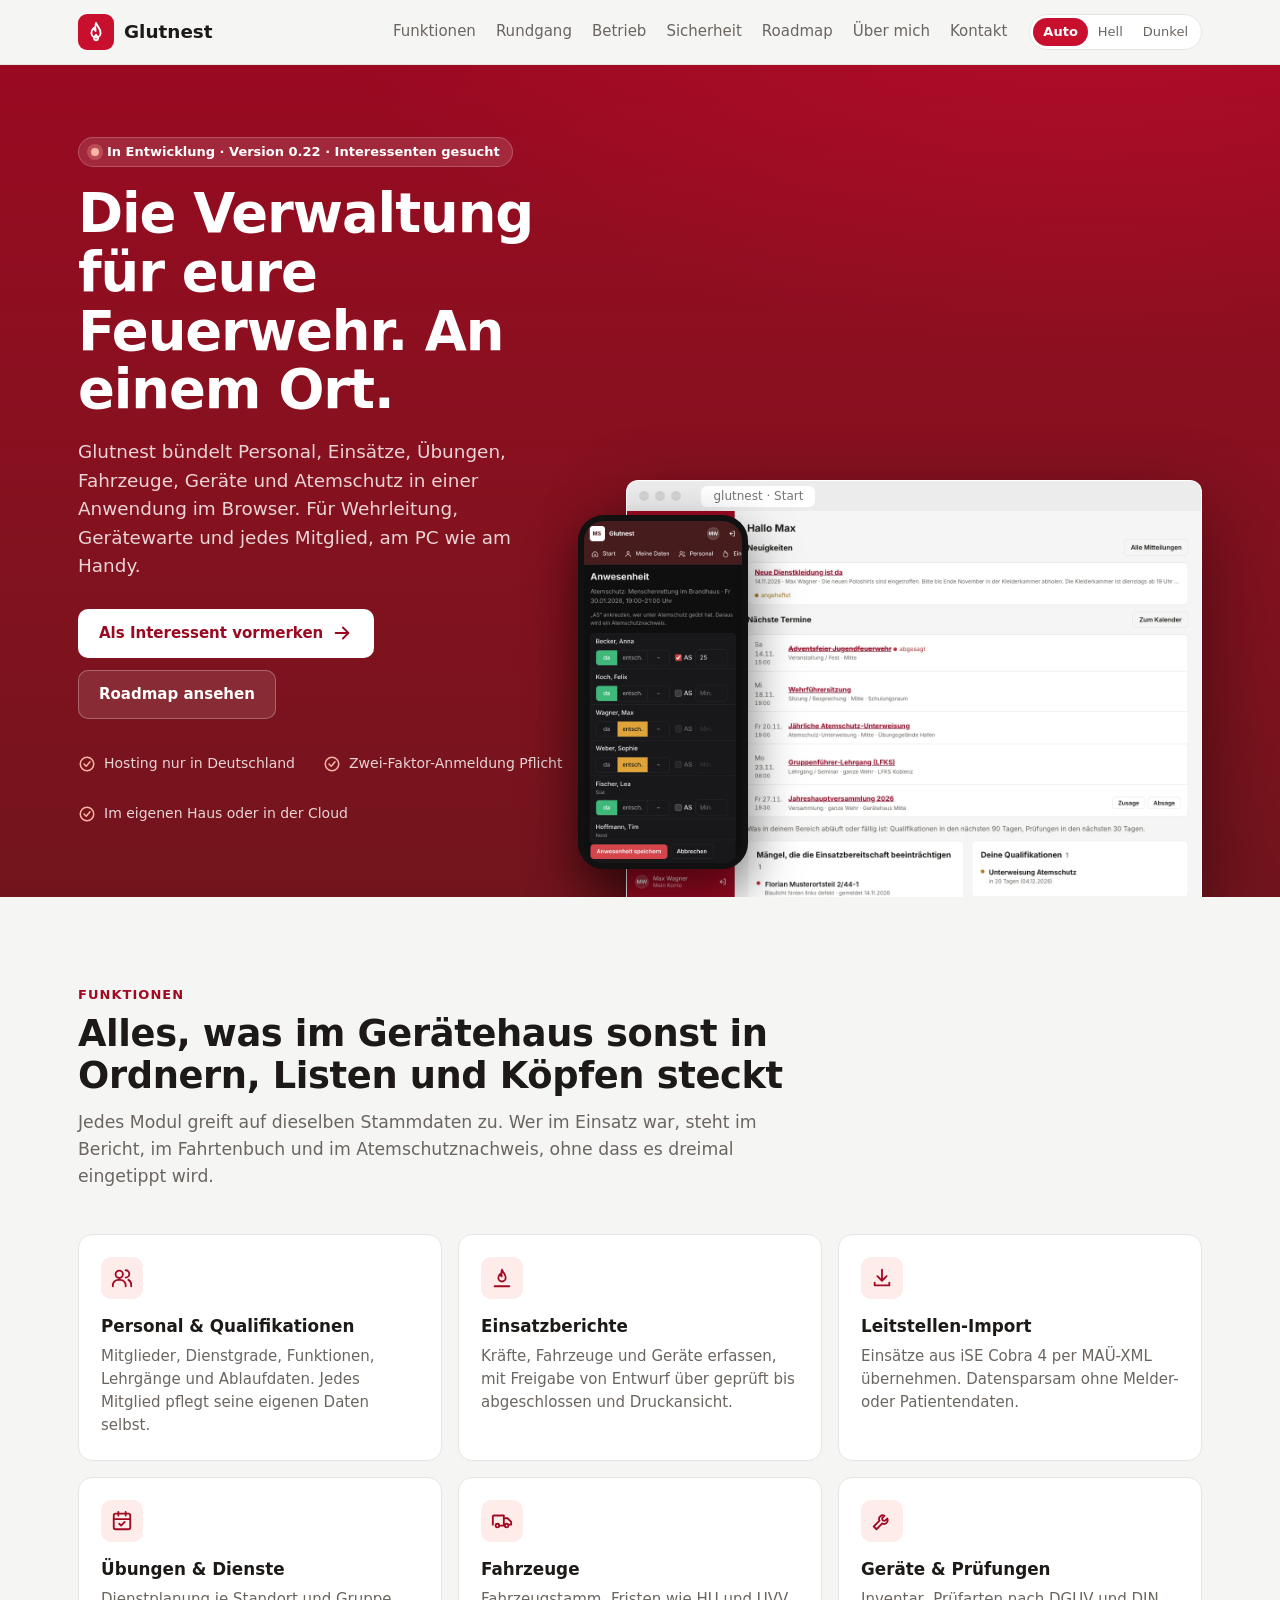
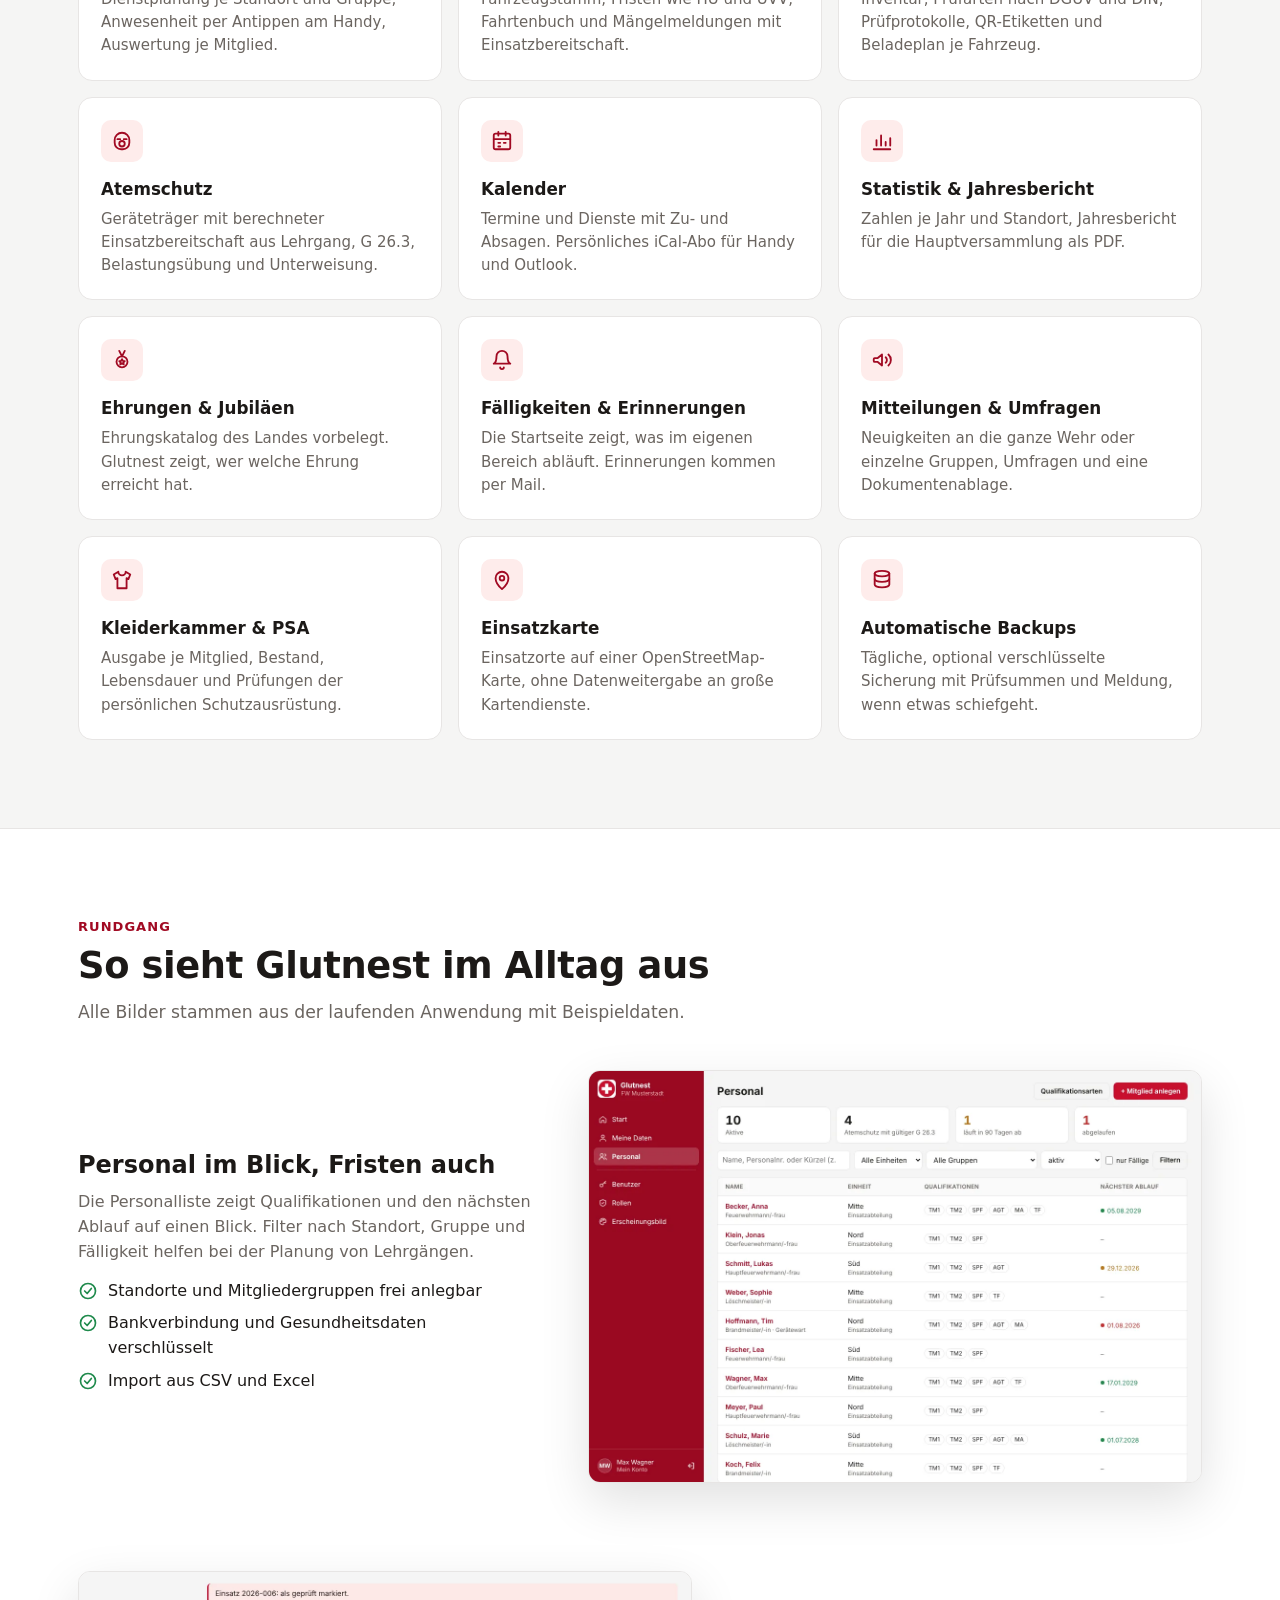
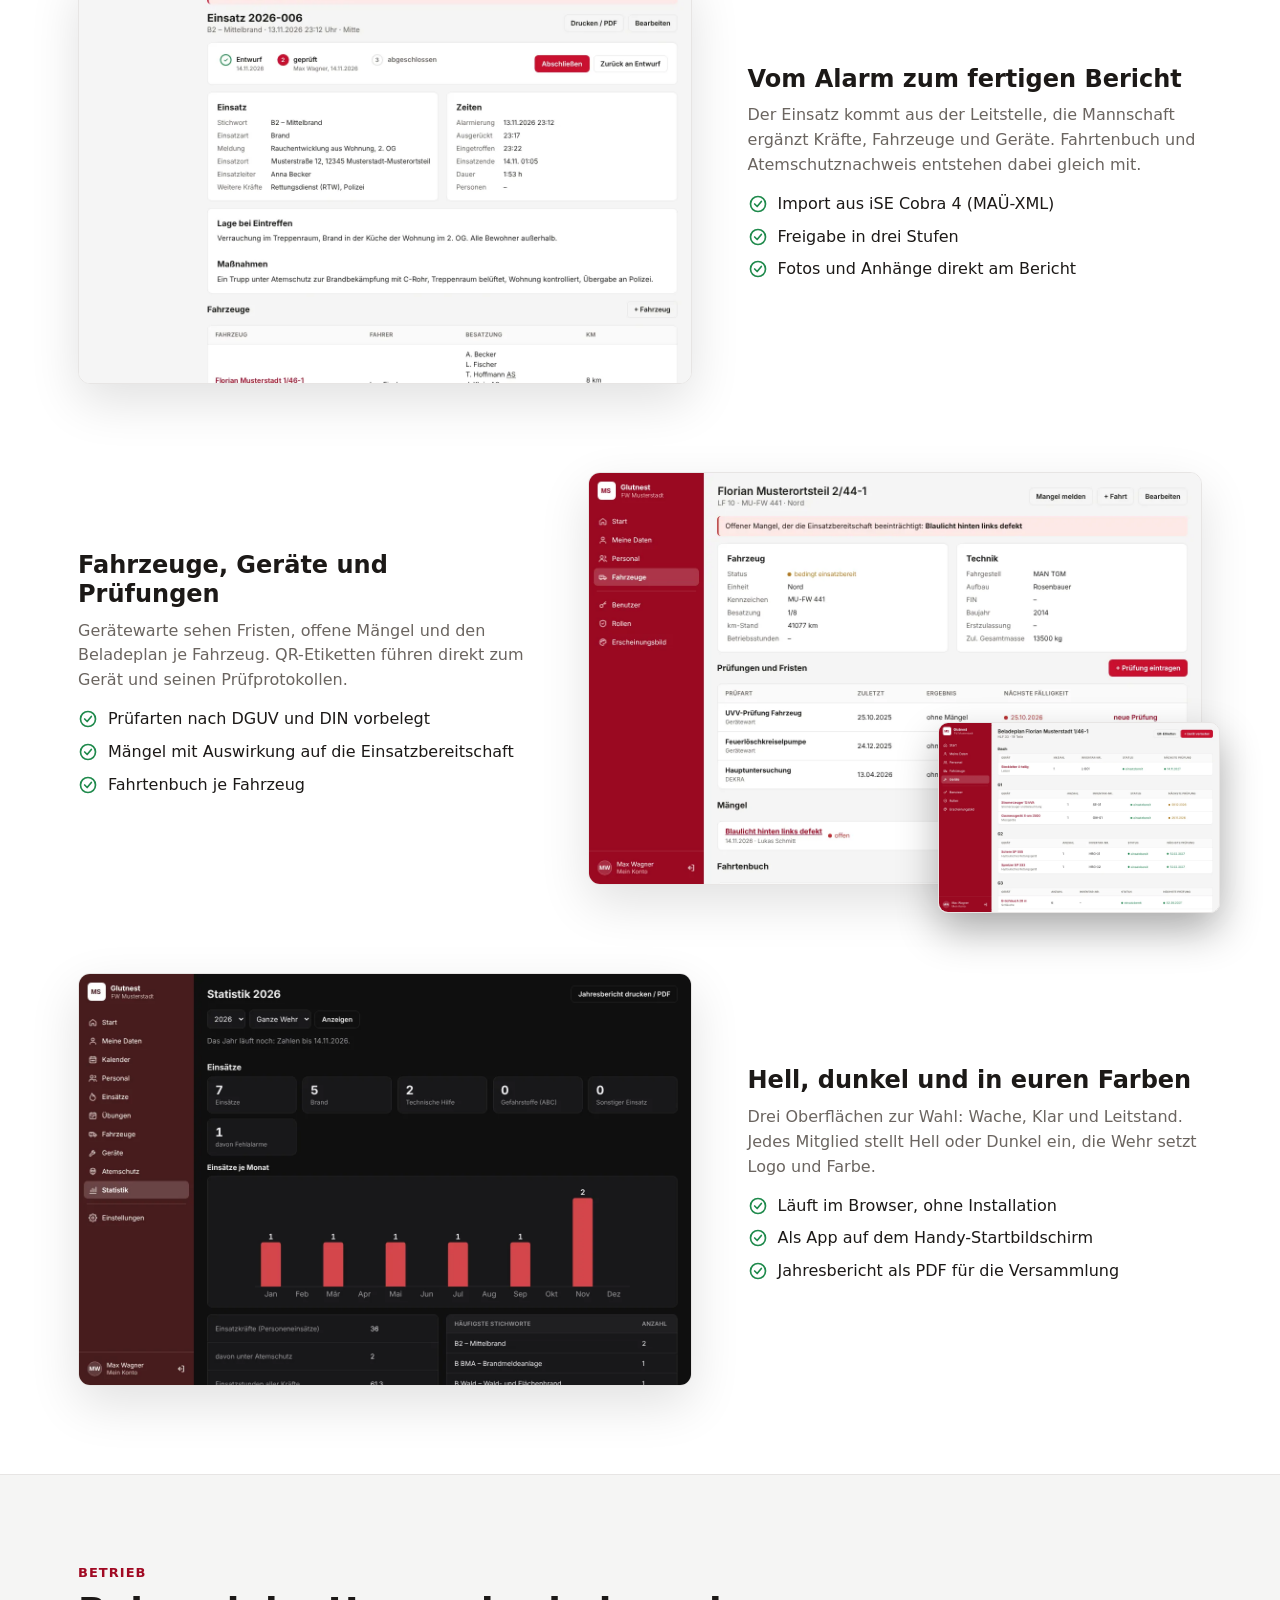
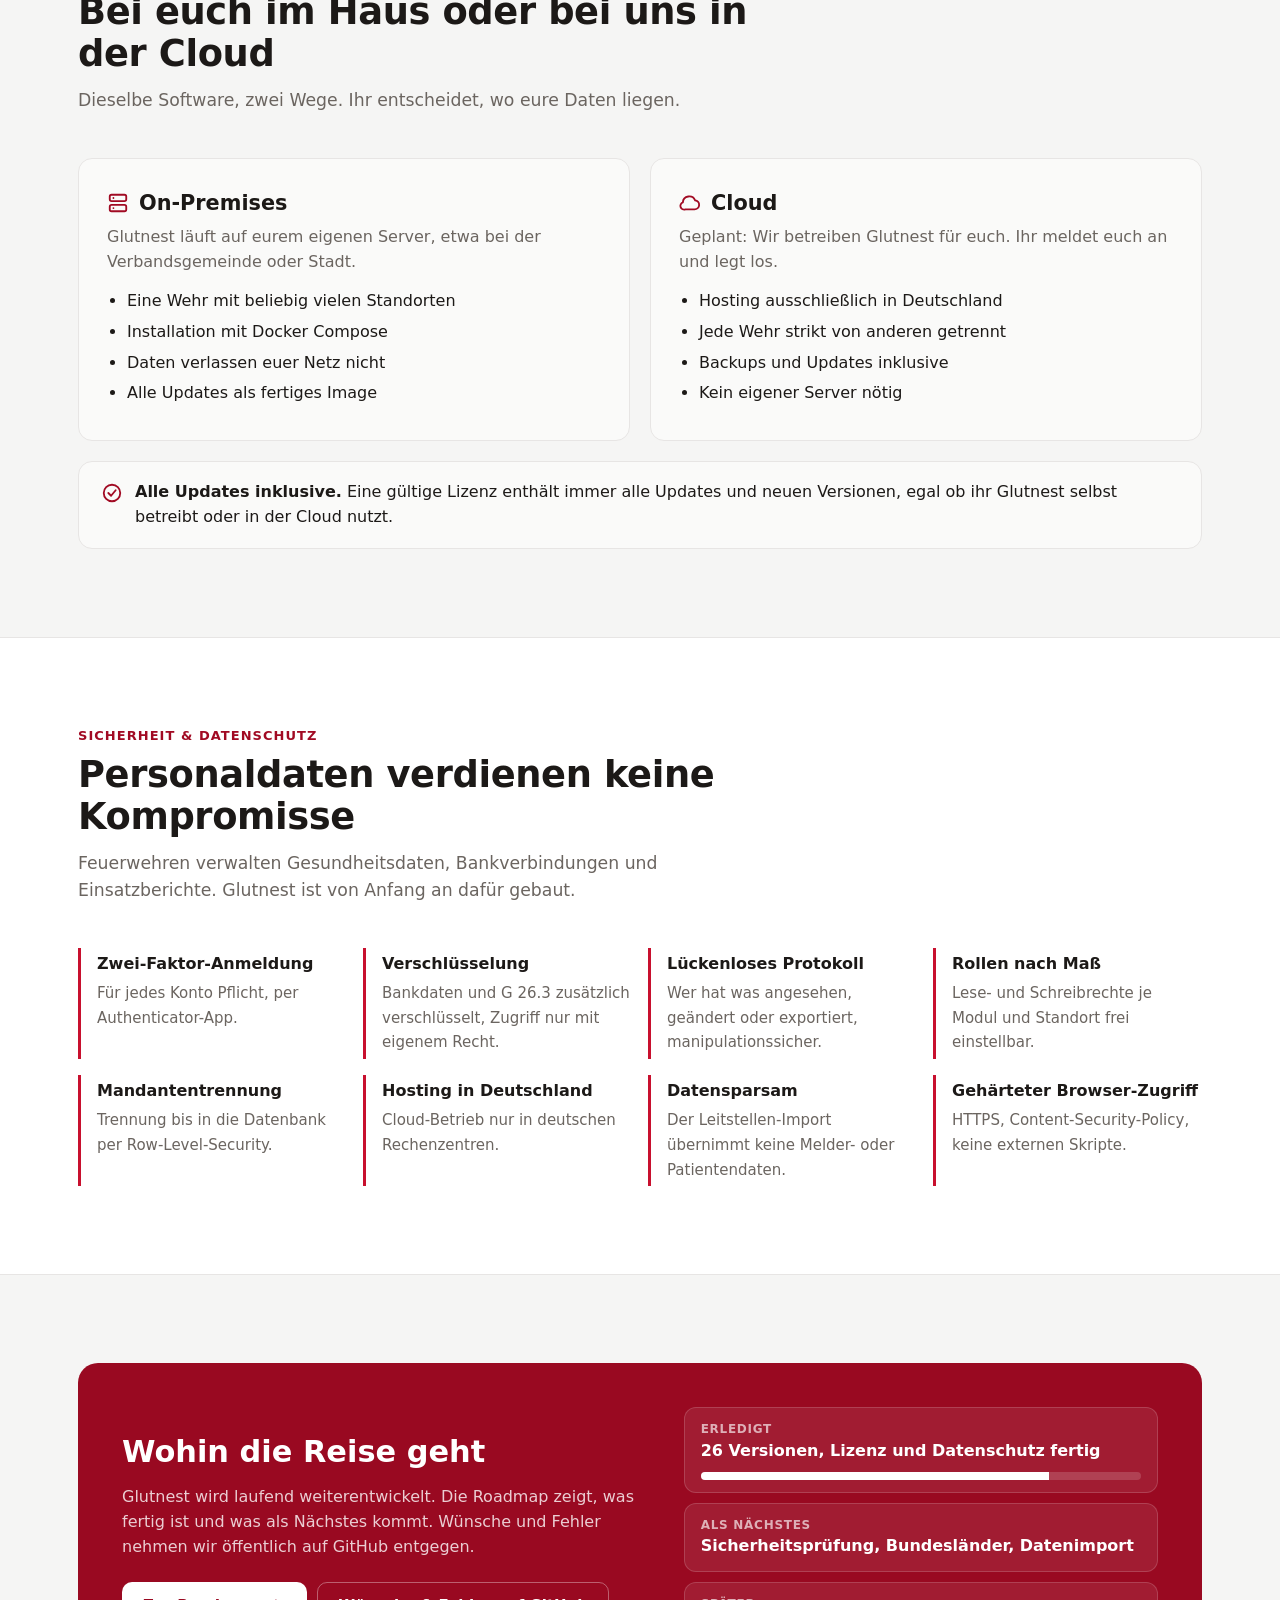
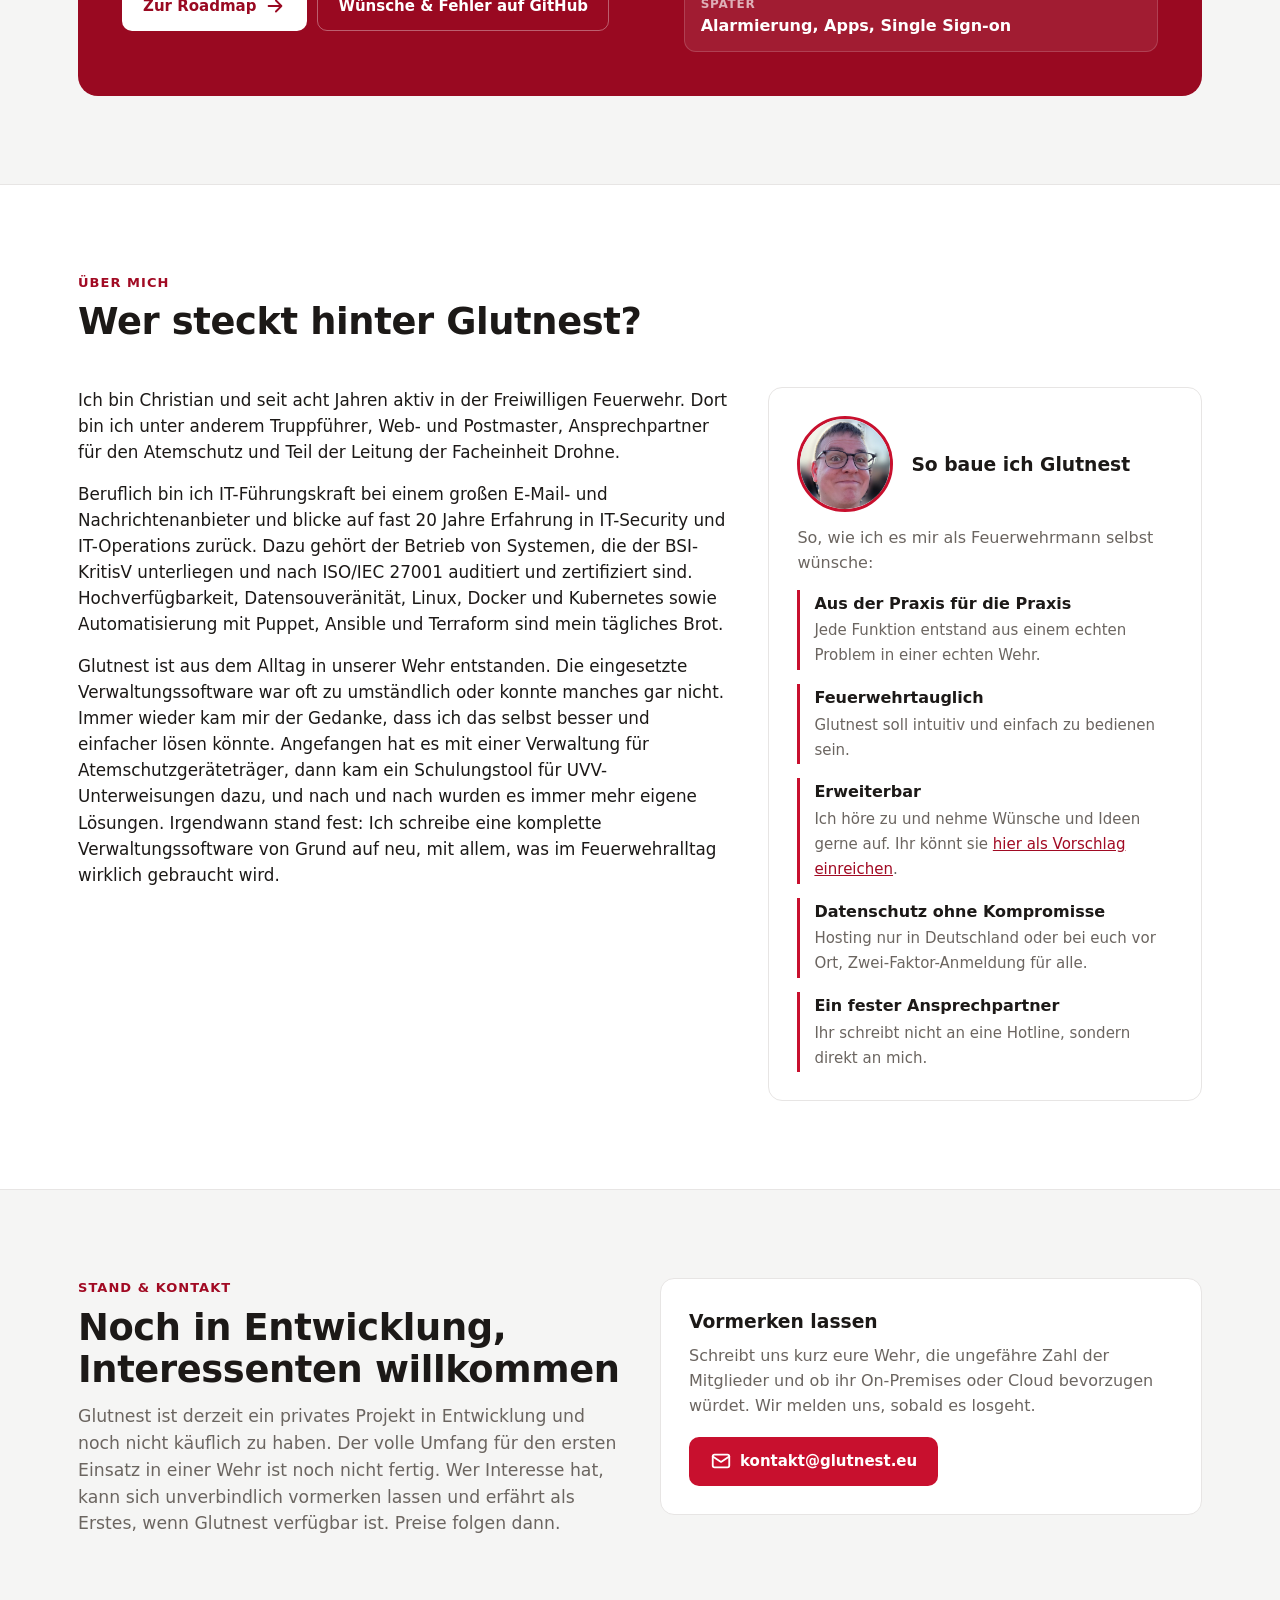
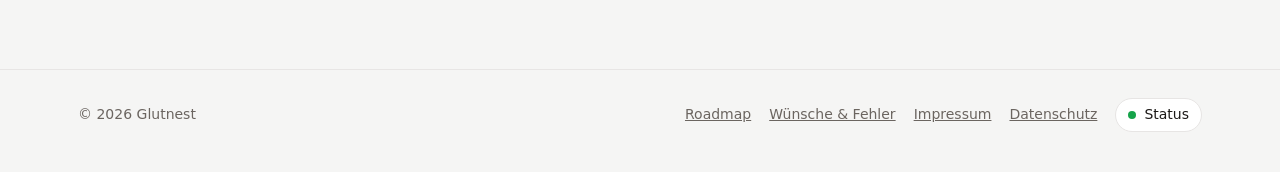
==== commit 9cefa63f: "Porträtfoto im Abschnitt „Über mich“ (zugeschnitten, Hintergrund weichgezeichnet, ohne Metadaten) Co" ====
--- a/index.html
+++ b/index.html
@@ -266,7 +266,10 @@
         <p>Glutnest ist aus dem Alltag in unserer Wehr entstanden. Die eingesetzte Verwaltungssoftware war oft zu umständlich oder konnte manches gar nicht. Immer wieder kam mir der Gedanke, dass ich das selbst besser und einfacher lösen könnte. Angefangen hat es mit einer Verwaltung für Atemschutzgeräteträger, dann kam ein Schulungstool für UVV-Unterweisungen dazu, und nach und nach wurden es immer mehr eigene Lösungen. Irgendwann stand fest: Ich schreibe eine komplette Verwaltungssoftware von Grund auf neu, mit allem, was im Feuerwehralltag wirklich gebraucht wird.</p>
       </div>
       <div class="kontaktkarte person-karte">
-        <h3>So baue ich Glutnest</h3>
+        <div class="person-kopf">
+          <img class="person-foto" src="/bilder/christian.webp" width="96" height="96" alt="Porträt von Christian" loading="lazy">
+          <h3>So baue ich Glutnest</h3>
+        </div>
         <p>So, wie ich es mir als Feuerwehrmann selbst wünsche:</p>
         <ul class="grundsaetze">
           <li><strong>Aus der Praxis für die Praxis</strong><span>Jede Funktion entstand aus einem echten Problem in einer echten Wehr.</span></li>
--- a/assets/style.css
+++ b/assets/style.css
@@ -151,6 +151,9 @@
 .person-text p { margin: 0 0 16px; font-size: 1.05rem; }
 .person-text p:last-child { margin-bottom: 0; }
 .person-karte p { margin-bottom: 14px; }
+.person-kopf { display: flex; align-items: center; gap: 18px; margin-bottom: 14px; }
+.person-kopf h3 { margin: 0; }
+.person-foto { width: 96px; height: 96px; border-radius: 50%; object-fit: cover; border: 3px solid var(--akzent); flex: none; }
 .grundsaetze { list-style: none; margin: 0; padding: 0; display: grid; gap: 14px; }
 .grundsaetze li { border-left: 3px solid var(--akzent); padding: 2px 0 2px 14px; }
 .grundsaetze strong { display: block; margin-bottom: 2px; }
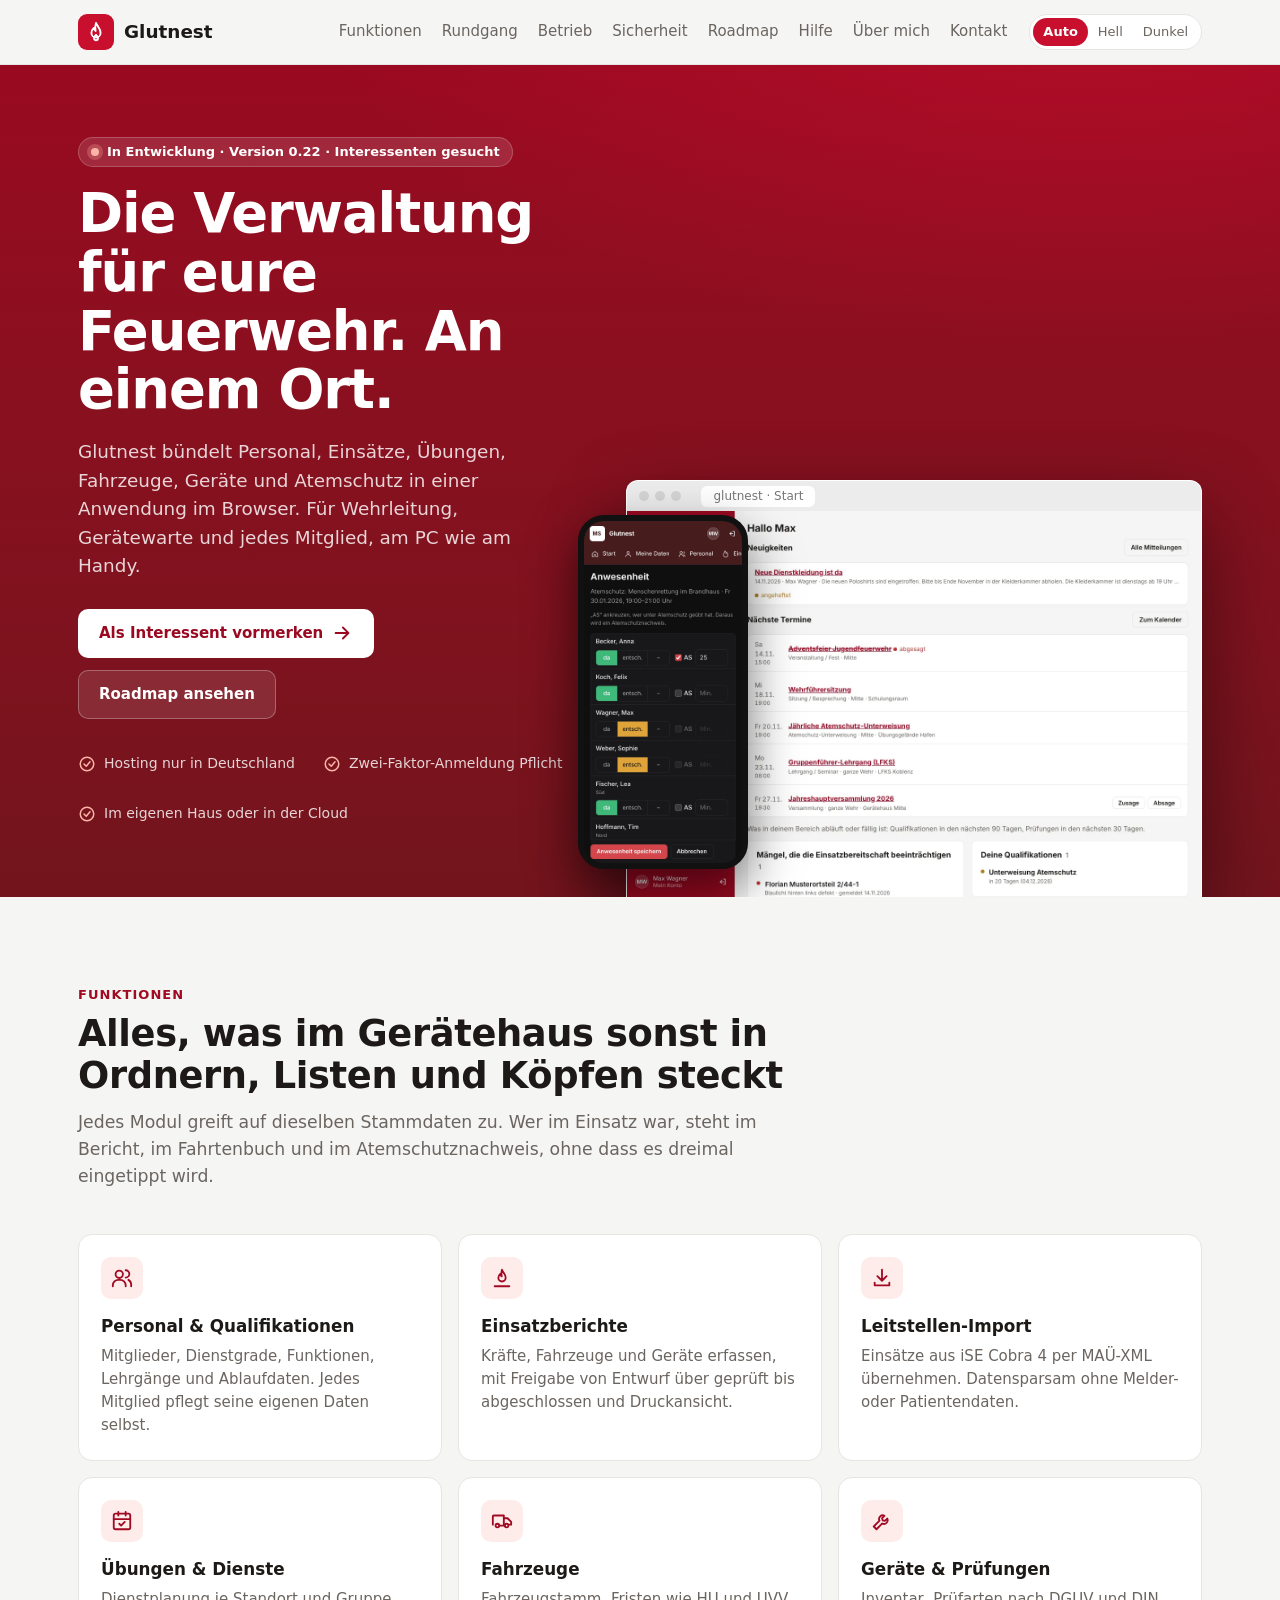
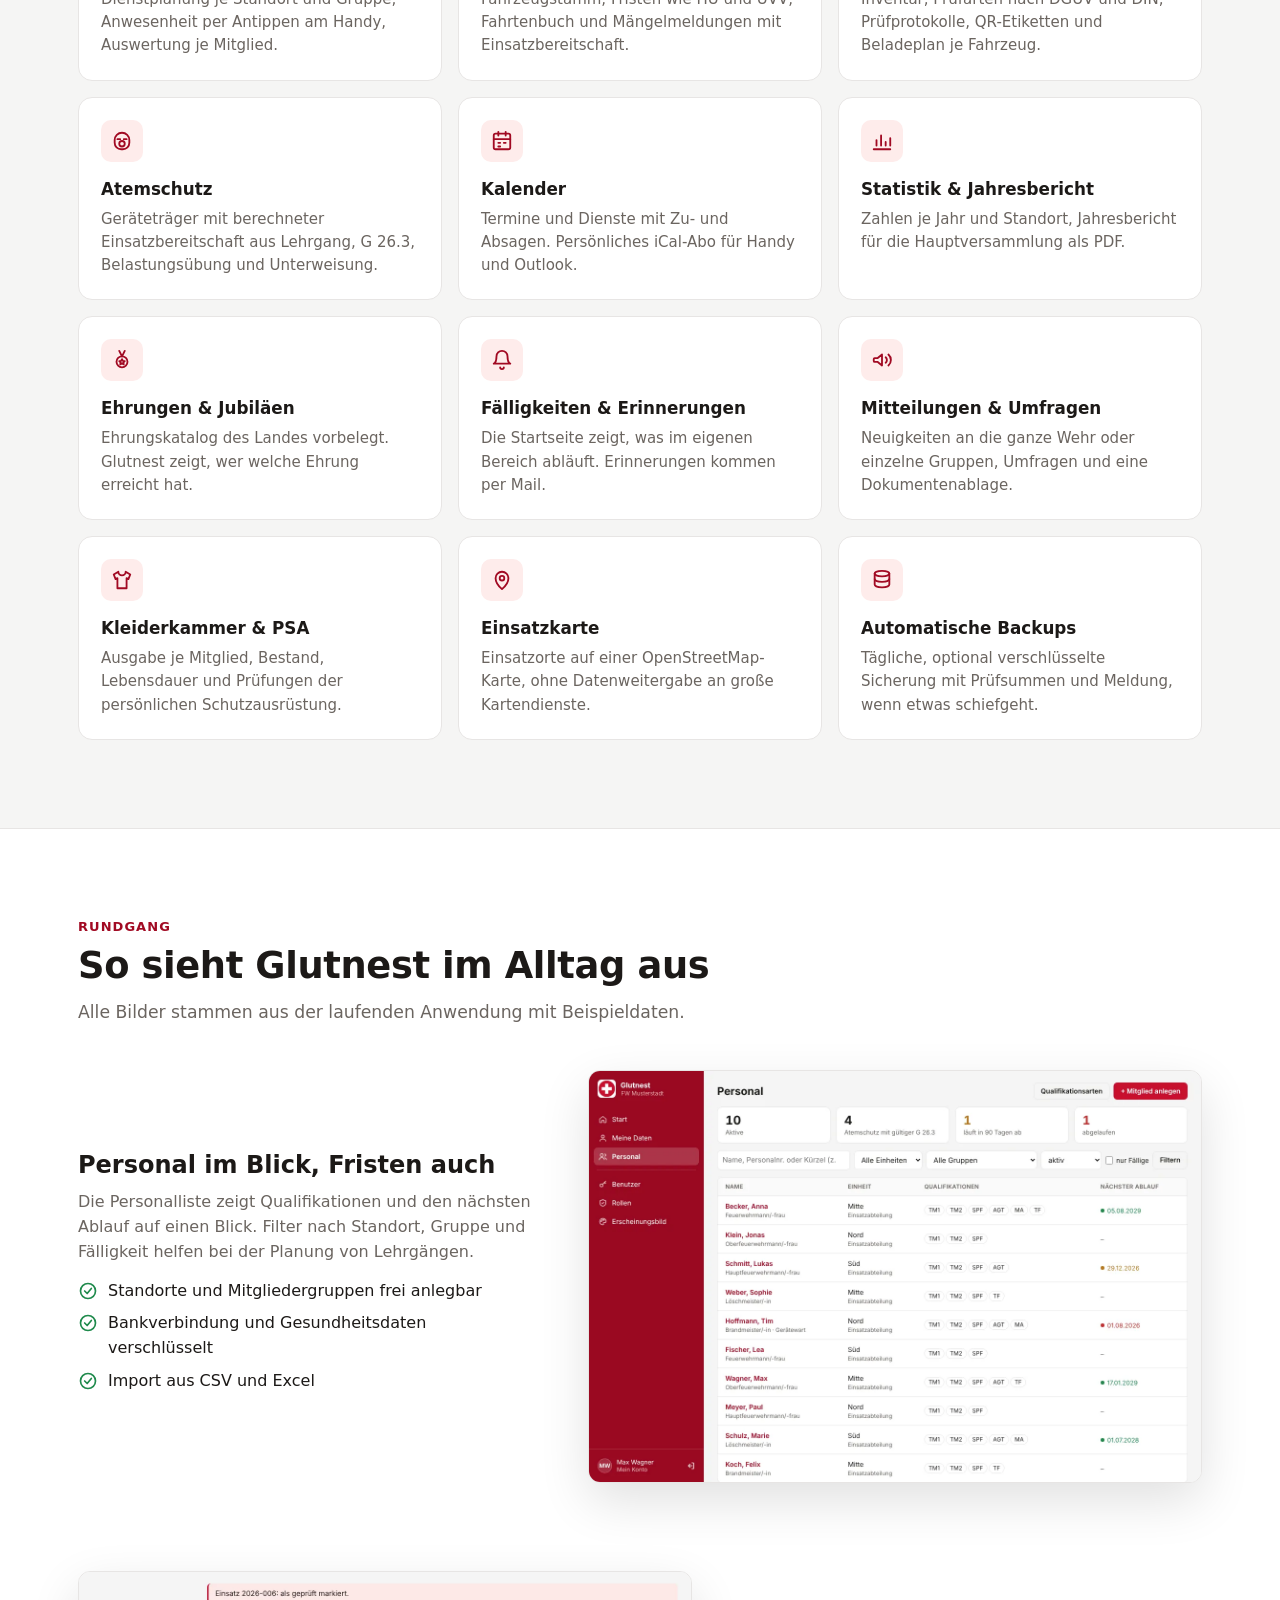
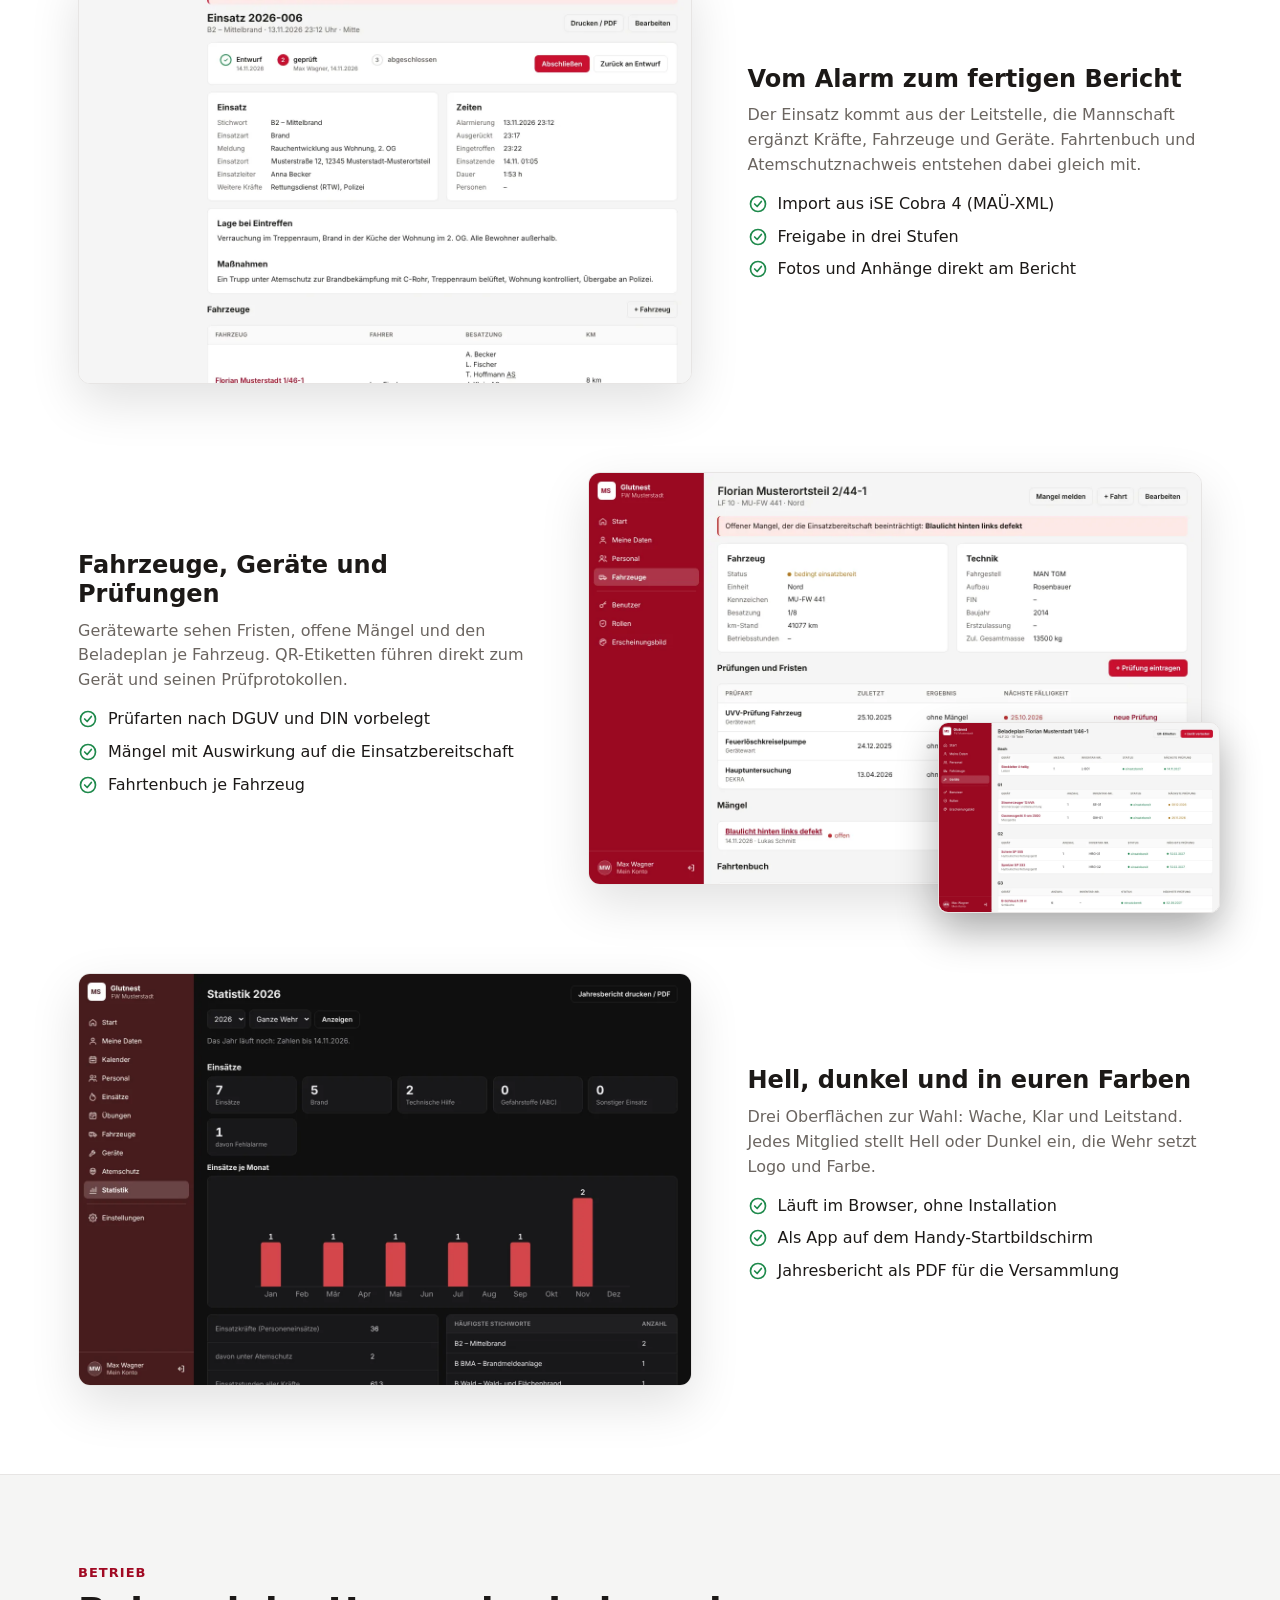
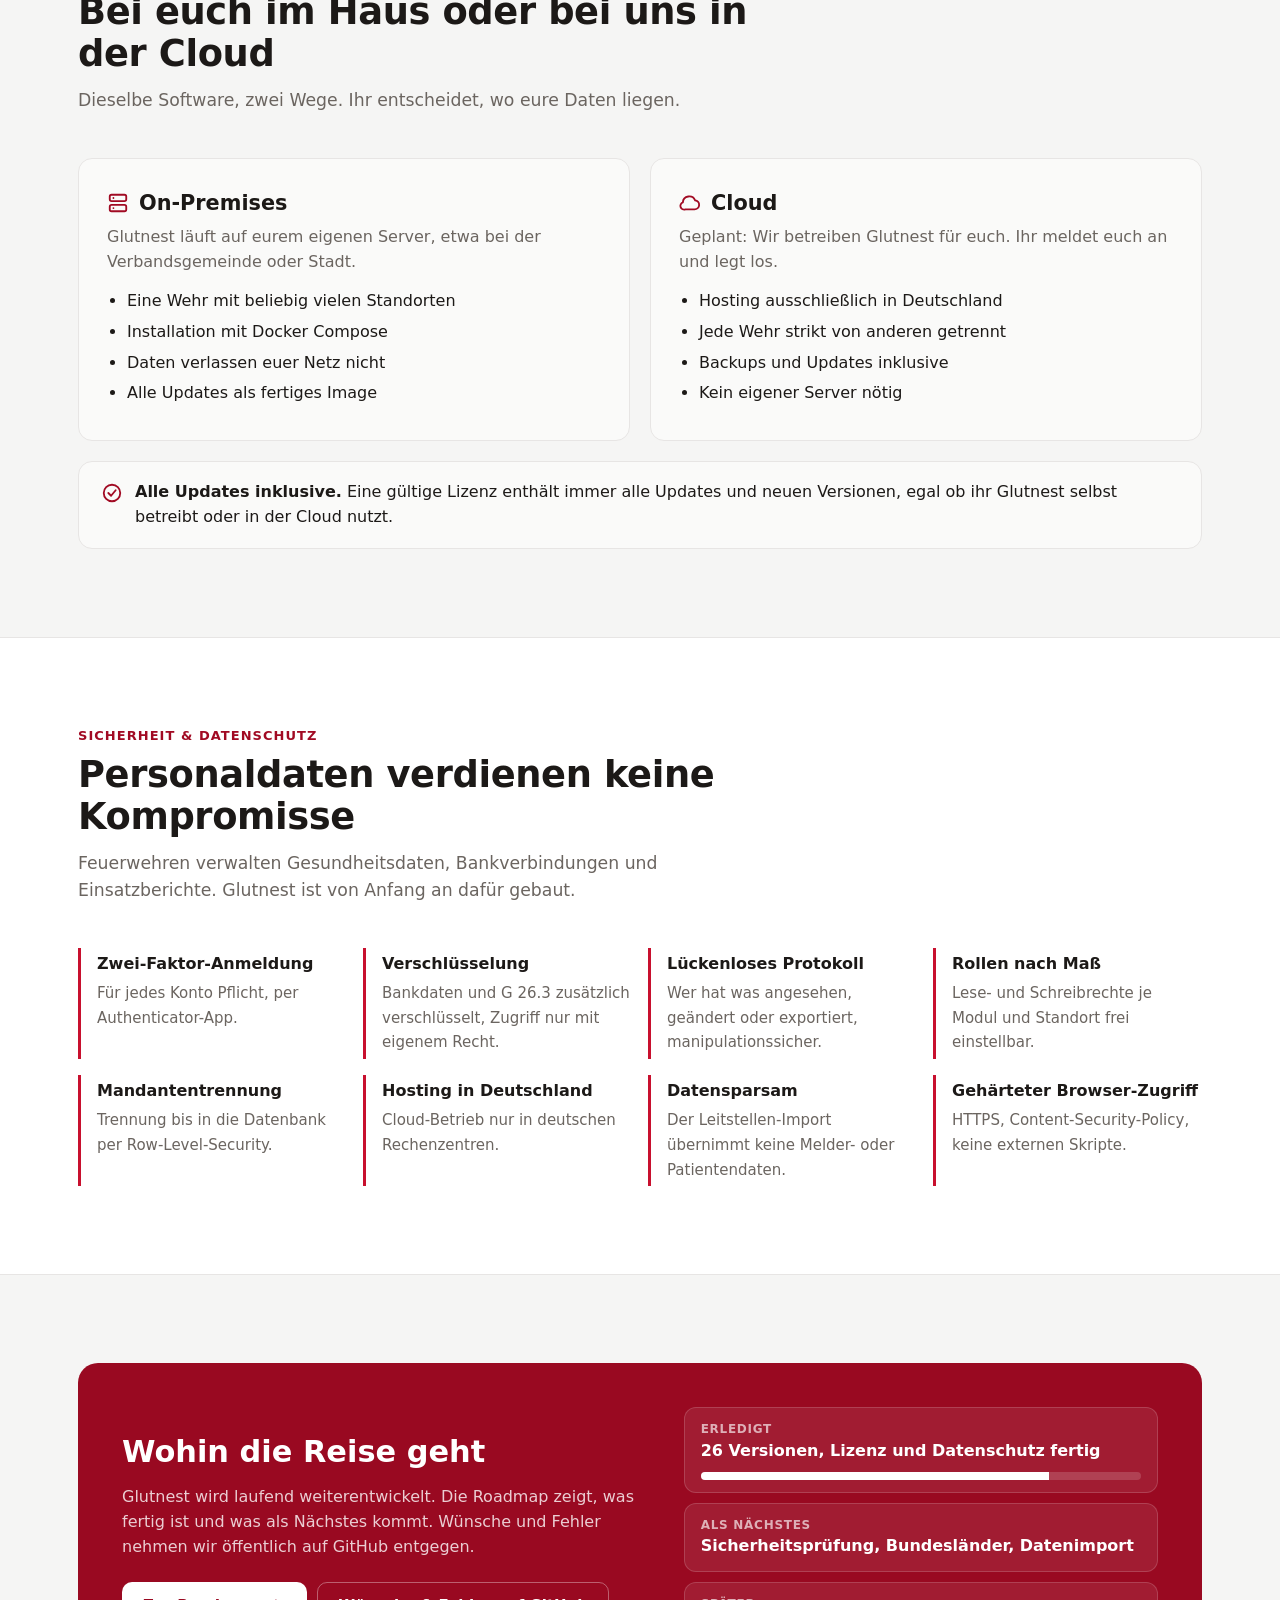
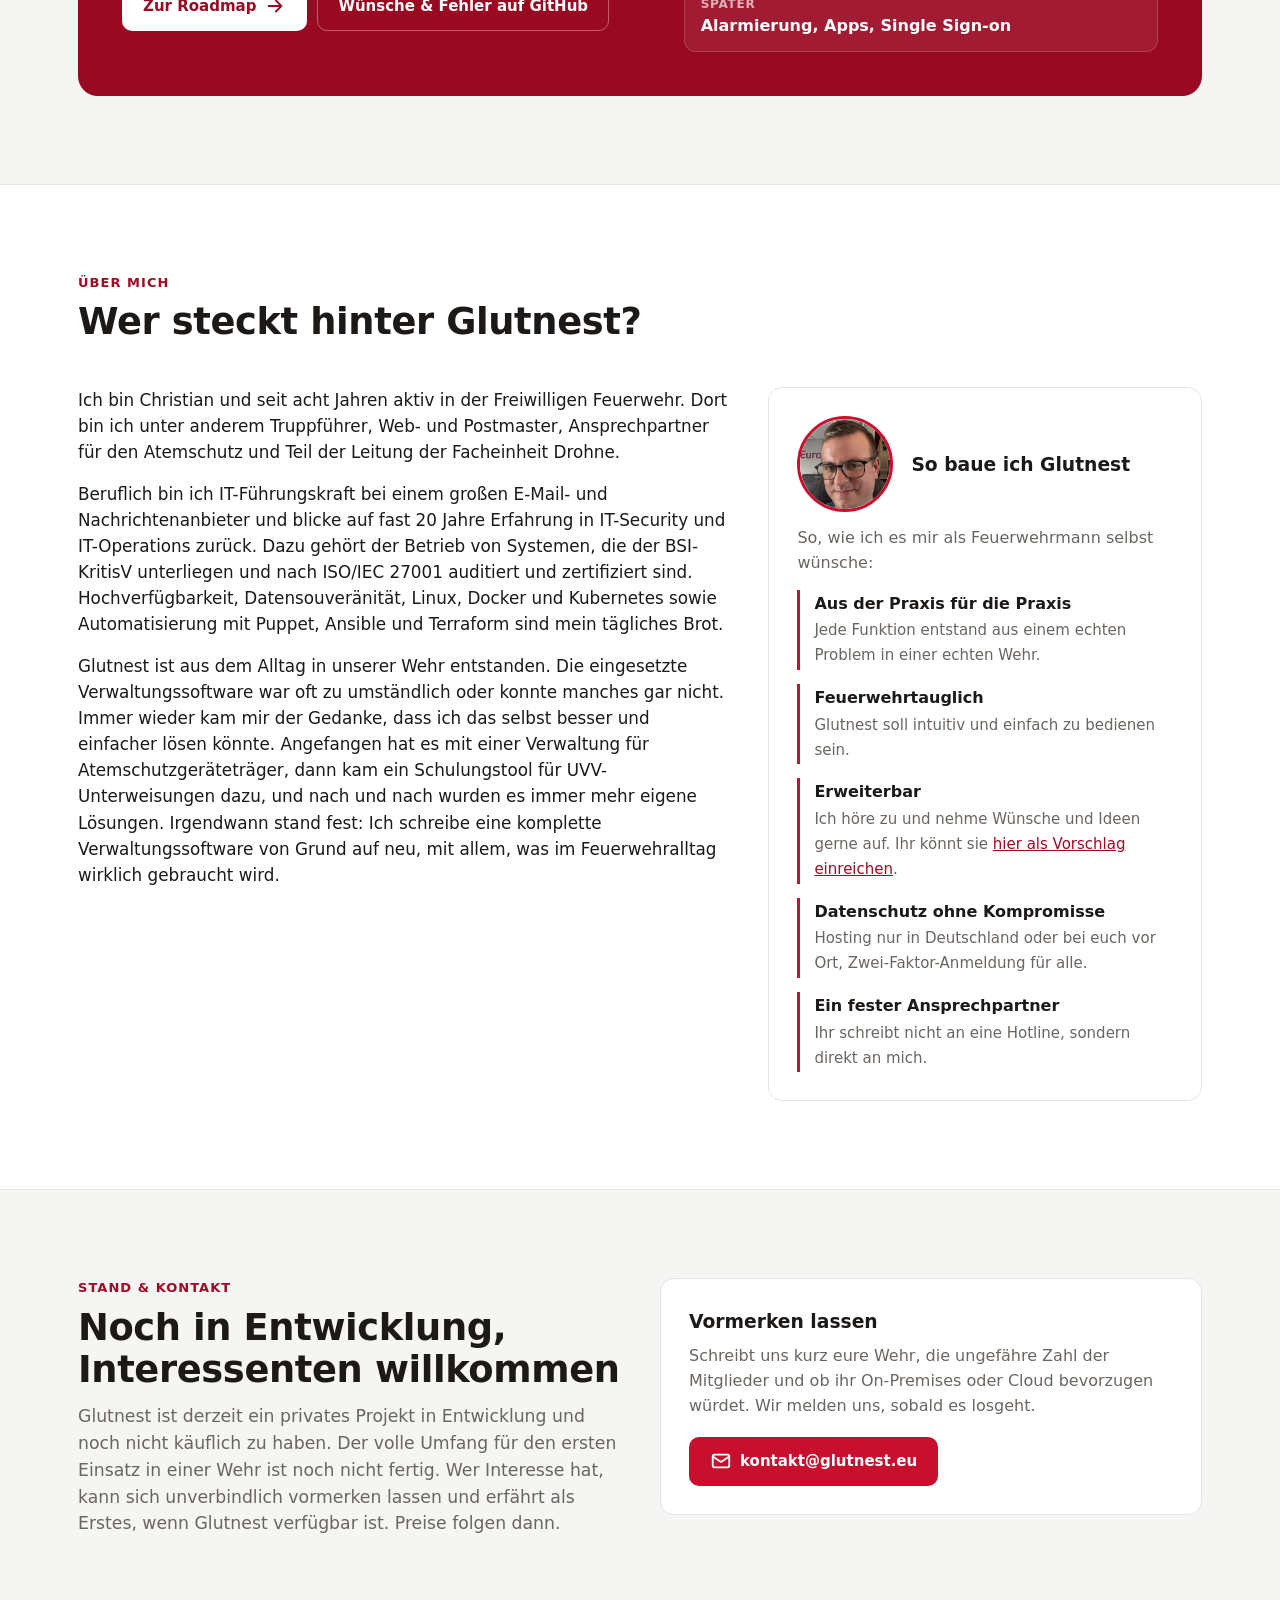
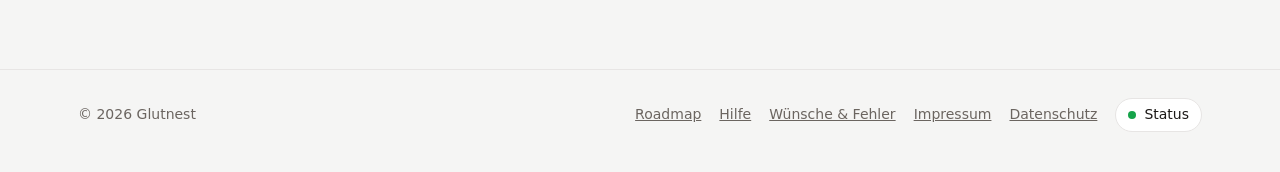
==== commit 2b587803: "Handbuch unter /hilfe/ (MkDocs Material) Anwender-, Wehrführungs- und Administrator-Teil, gebaut im " ====
--- a/index.html
+++ b/index.html
@@ -53,6 +53,7 @@
       <a href="#betrieb">Betrieb</a>
       <a href="#sicherheit">Sicherheit</a>
       <a href="/roadmap/">Roadmap</a>
+      <a href="/hilfe/">Hilfe</a>
       <a href="#ueber-mich">Über mich</a>
       <a href="#kontakt">Kontakt</a>
     </nav>
@@ -304,6 +305,7 @@
     <span>© 2026 Glutnest</span>
     <nav aria-label="Rechtliches">
       <a href="/roadmap/">Roadmap</a>
+      <a href="/hilfe/">Hilfe</a>
       <a href="https://github.com/siliconserver/glutnest.eu/issues">Wünsche &amp; Fehler</a>
       <a href="/impressum/">Impressum</a>
       <a href="/datenschutz/">Datenschutz</a>
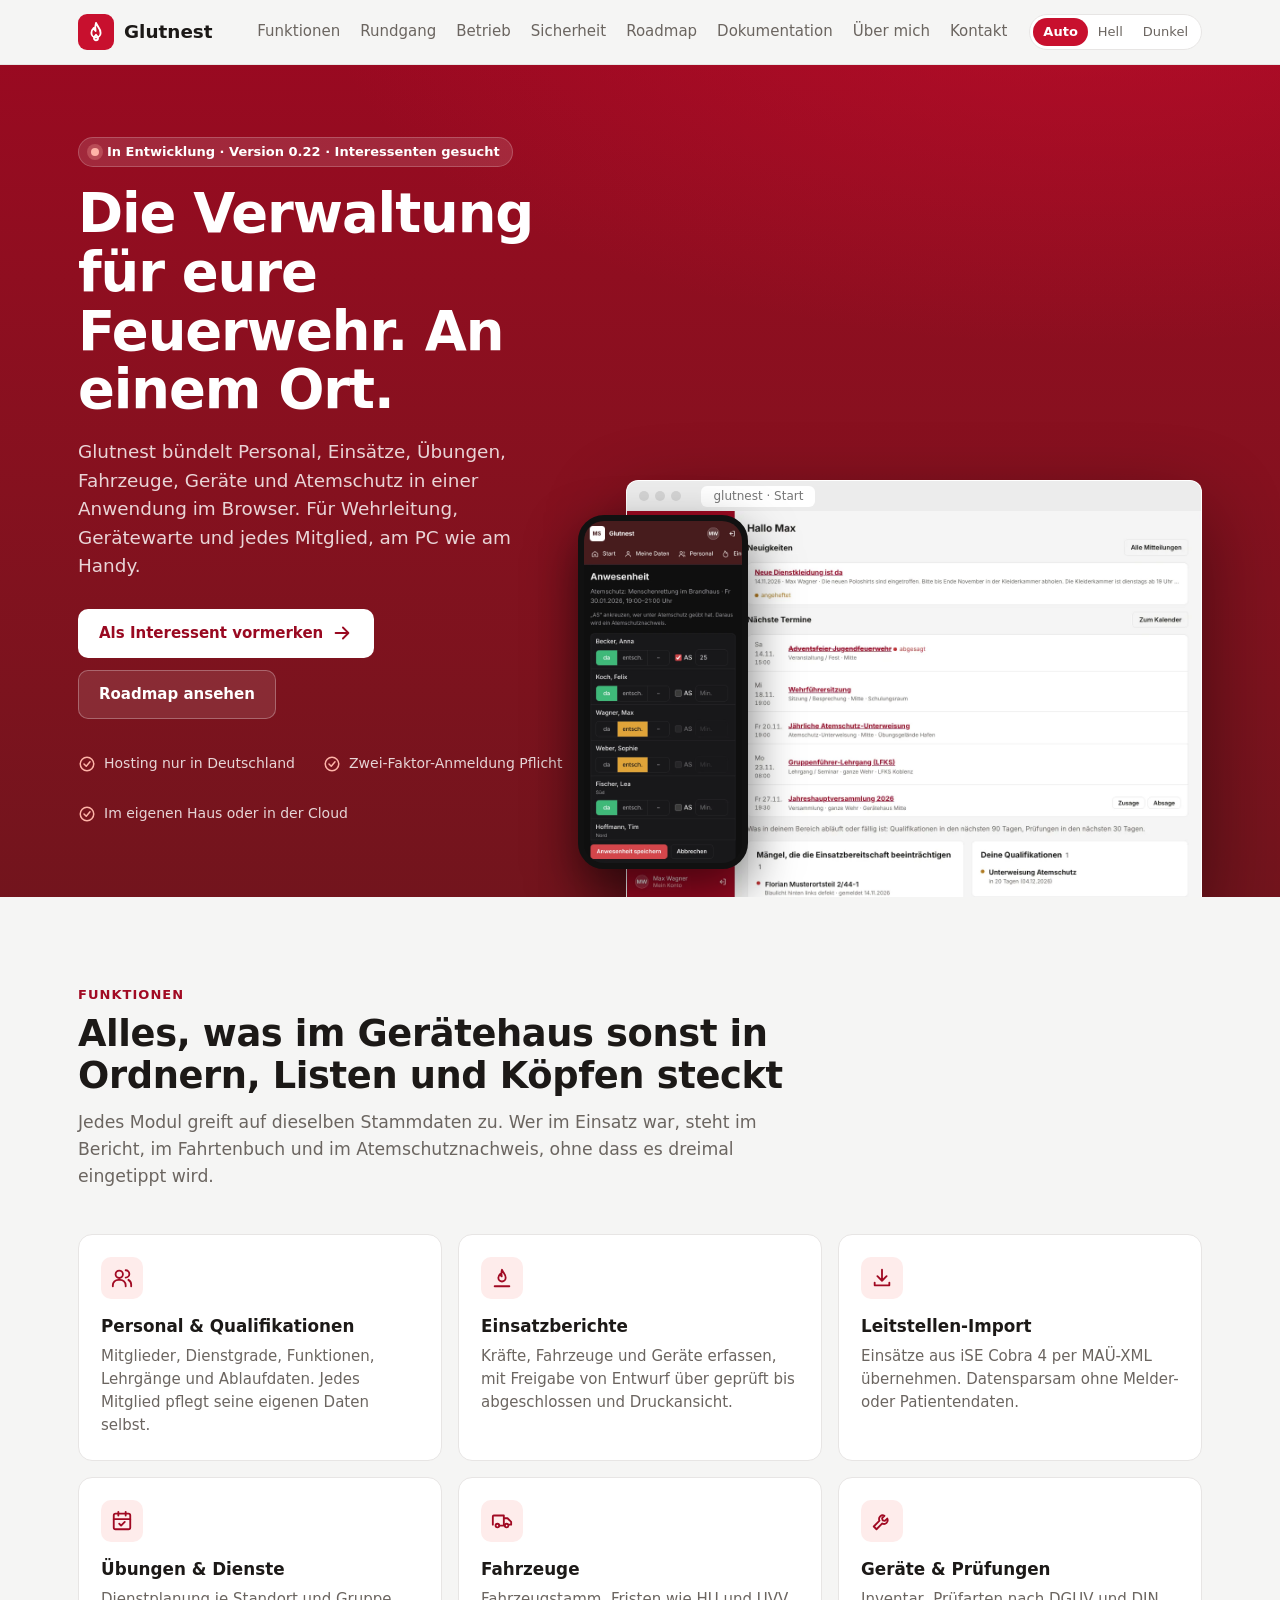
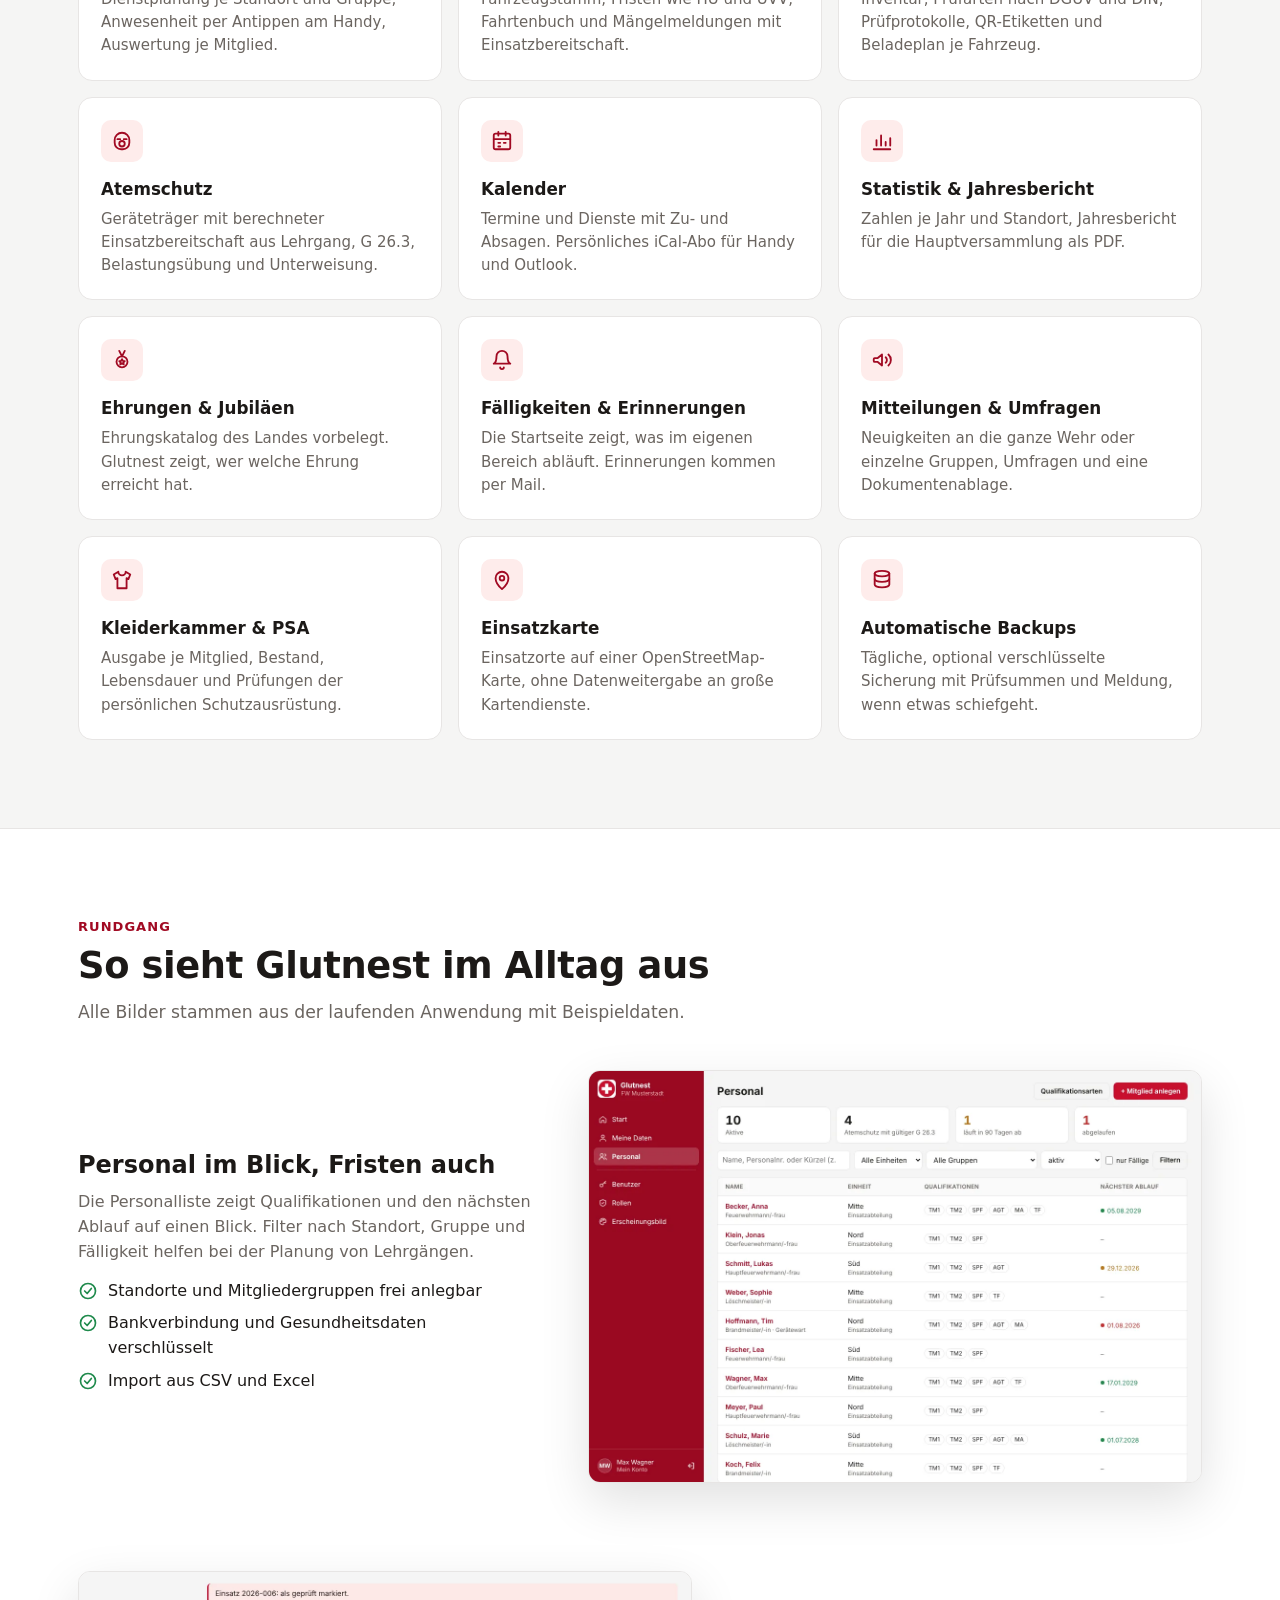
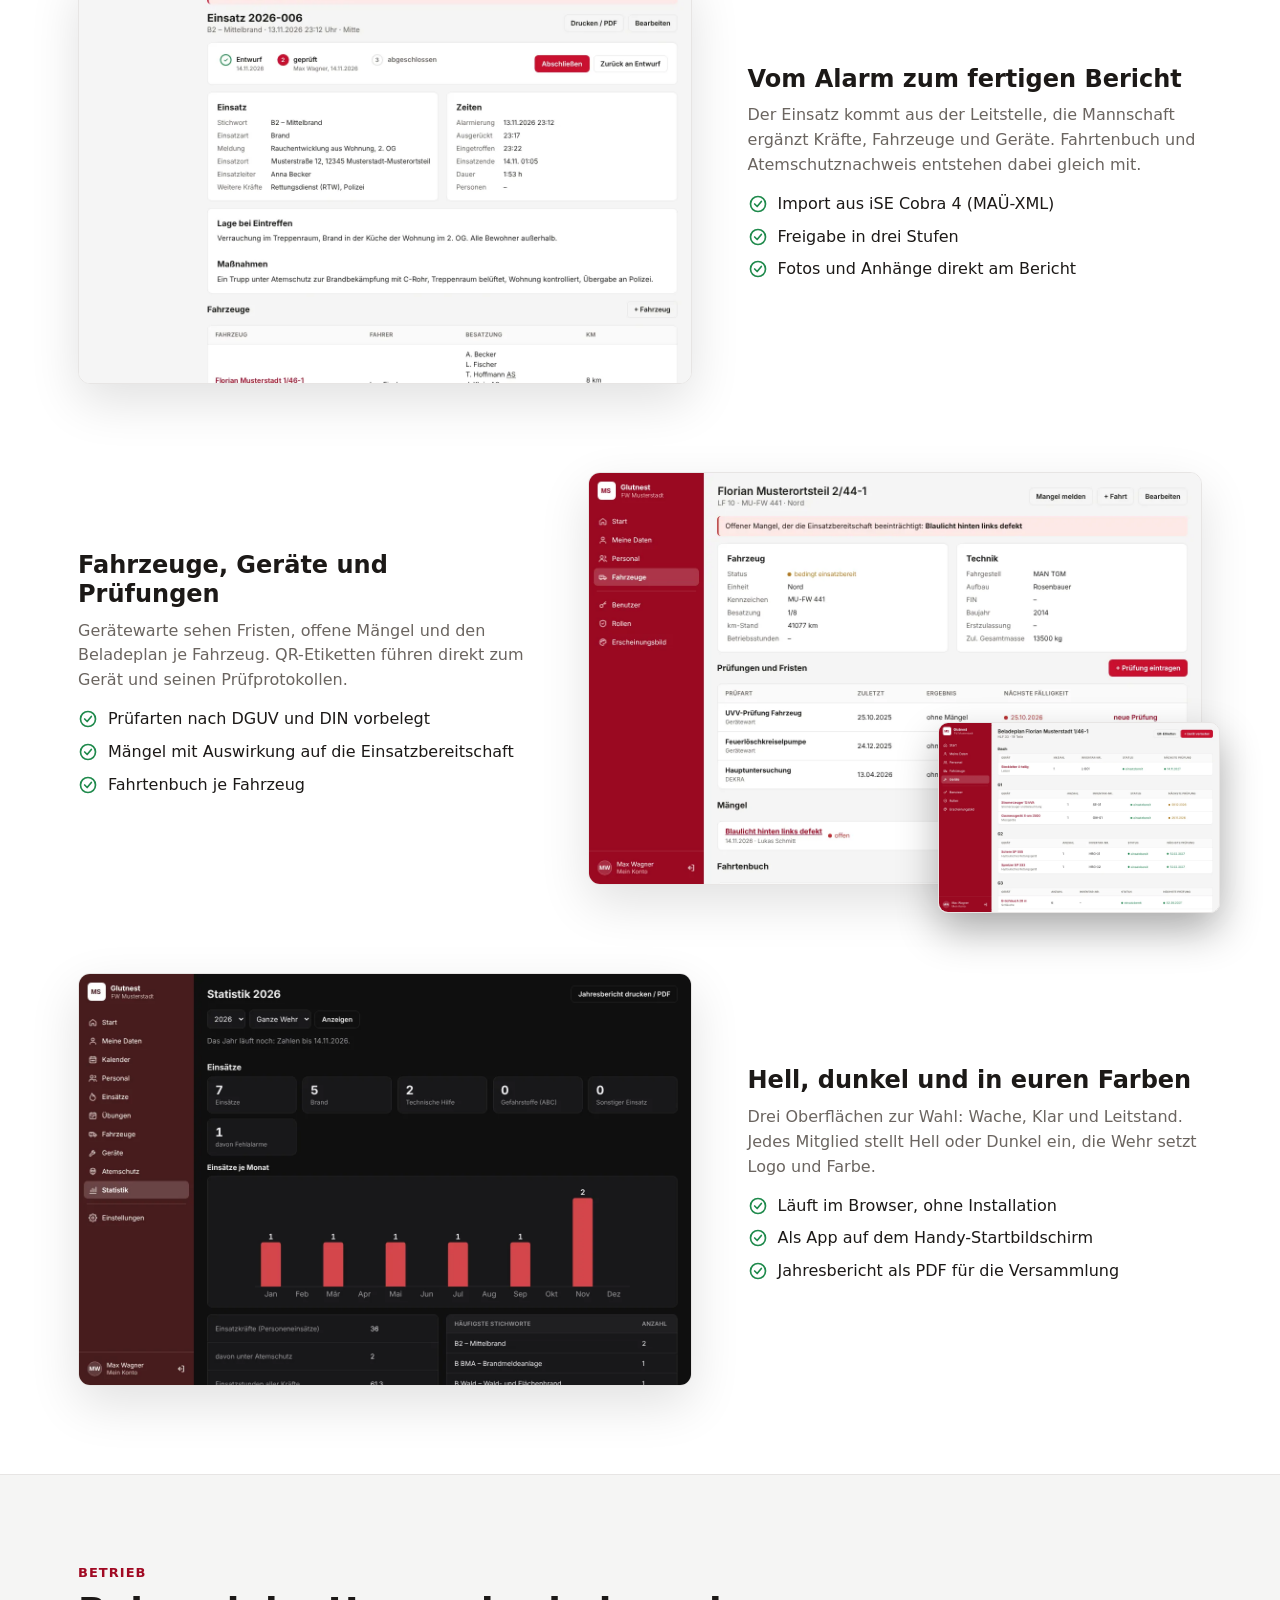
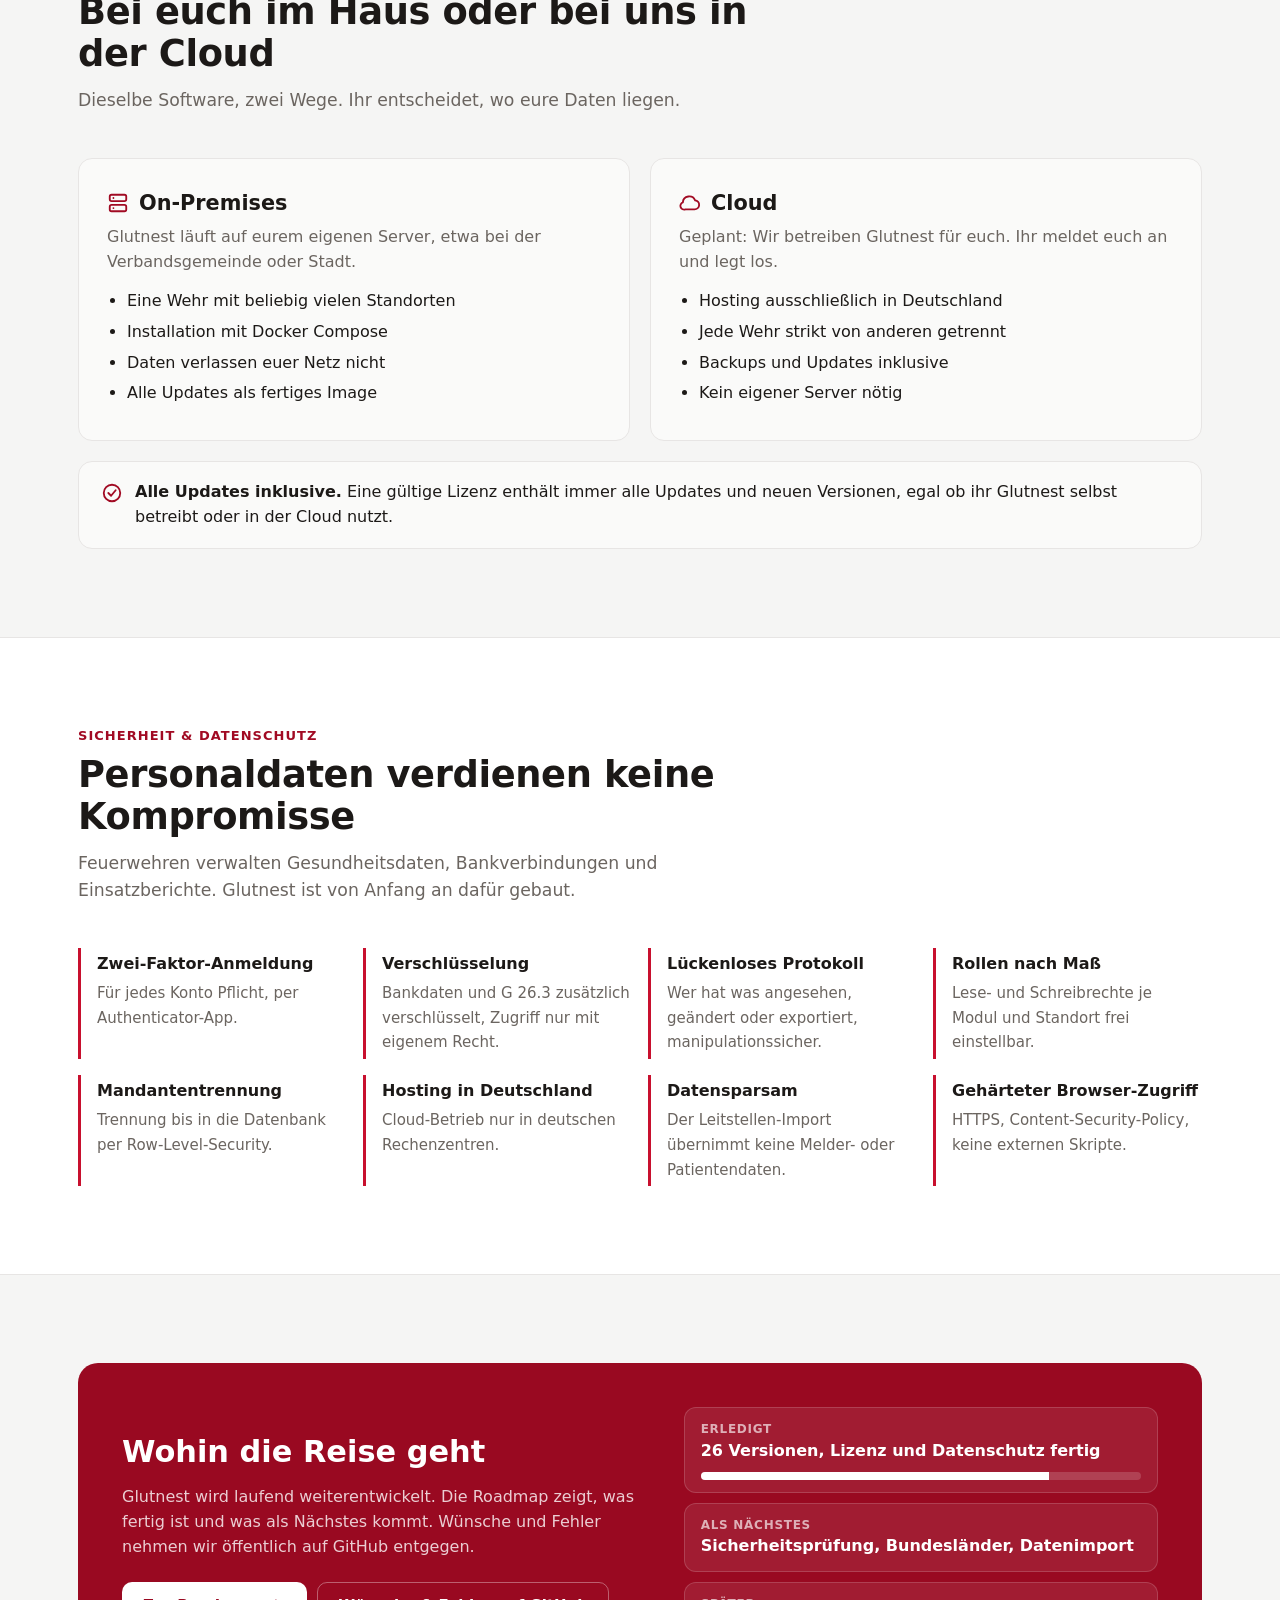
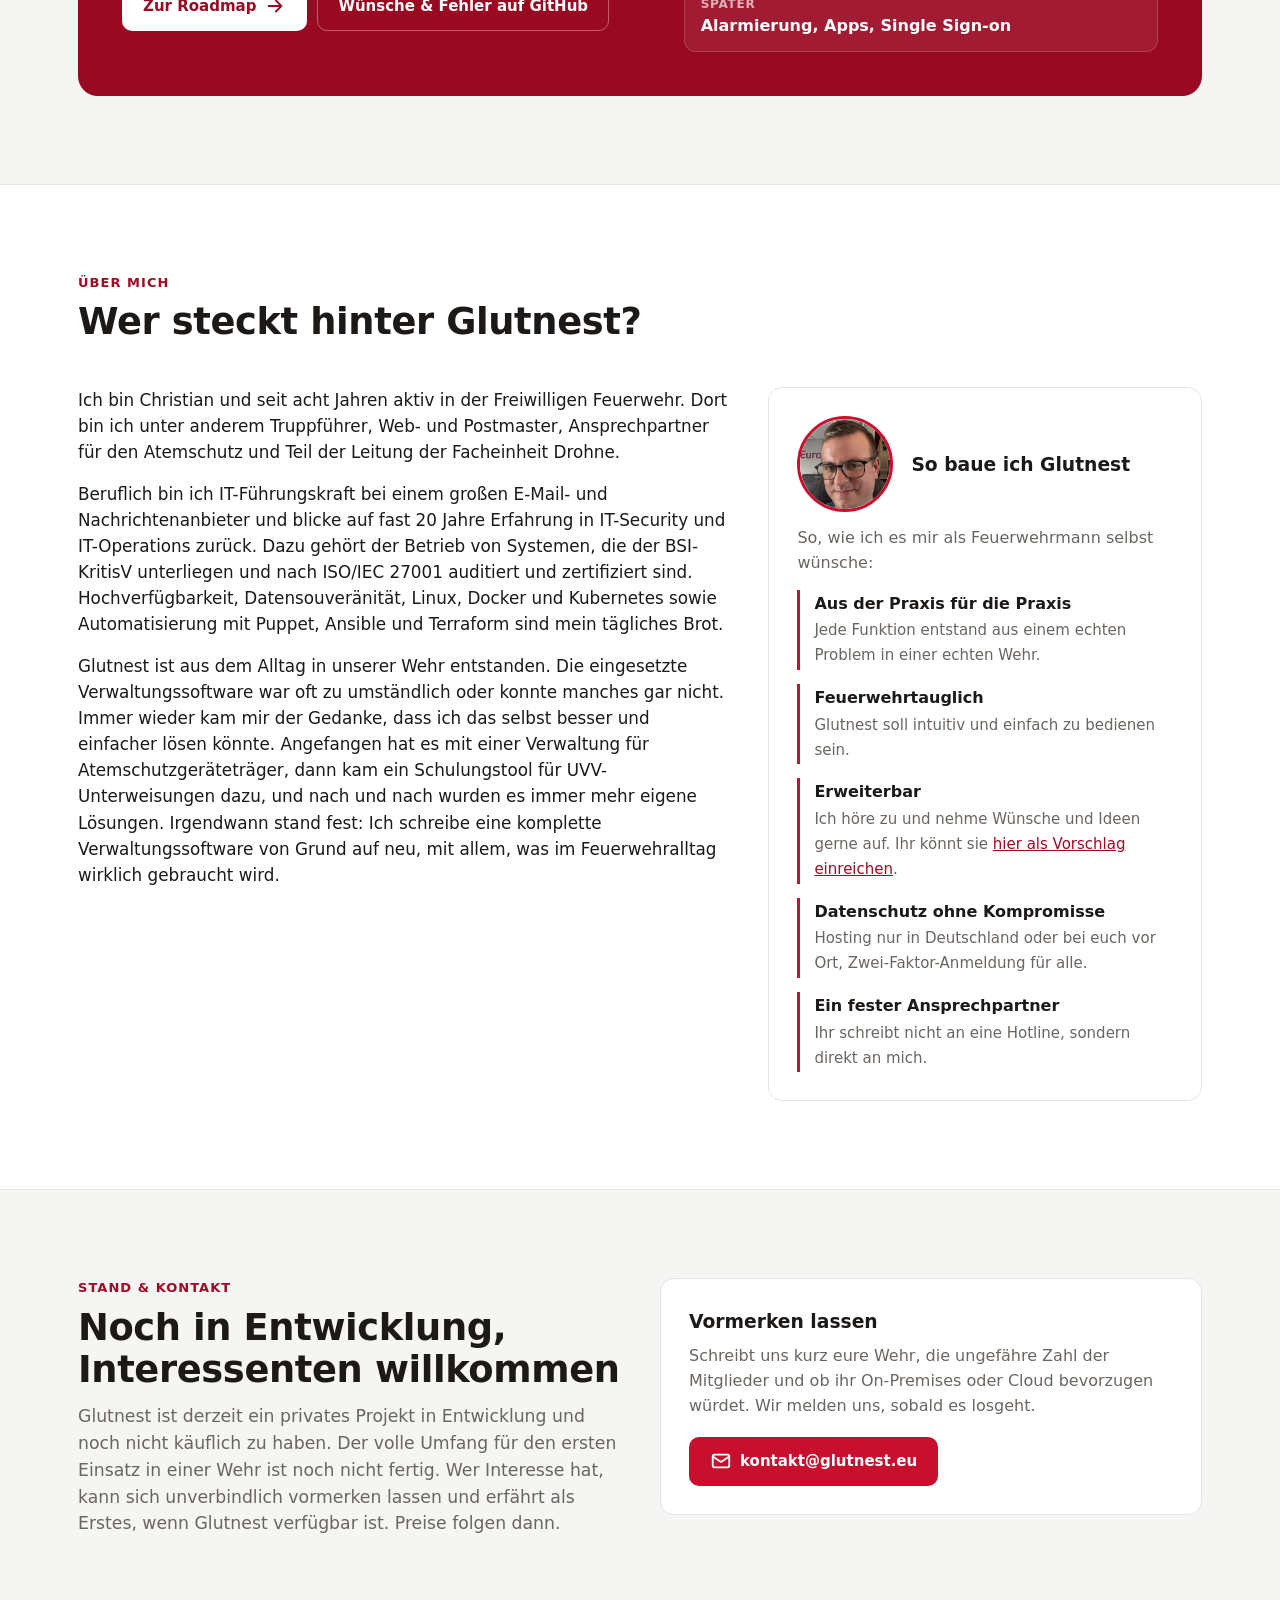
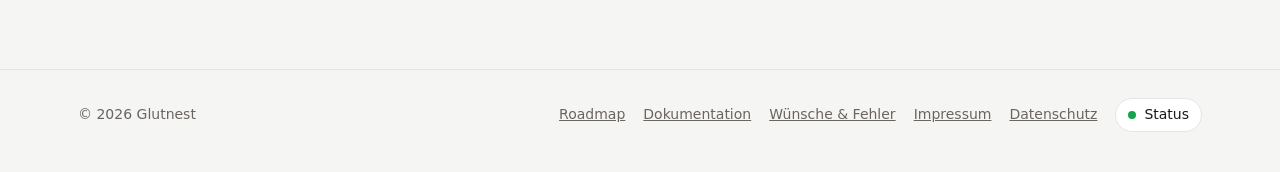
==== commit a6d784f3: "Hilfe in Dokumentation umbenennen, Adresse /doku/ Co-Authored-By: Claude Opus 5.5 <noreply@anthropic" ====
--- a/index.html
+++ b/index.html
@@ -53,7 +53,7 @@
       <a href="#betrieb">Betrieb</a>
       <a href="#sicherheit">Sicherheit</a>
       <a href="/roadmap/">Roadmap</a>
-      <a href="/hilfe/">Hilfe</a>
+      <a href="/doku/">Dokumentation</a>
       <a href="#ueber-mich">Über mich</a>
       <a href="#kontakt">Kontakt</a>
     </nav>
@@ -305,7 +305,7 @@
     <span>© 2026 Glutnest</span>
     <nav aria-label="Rechtliches">
       <a href="/roadmap/">Roadmap</a>
-      <a href="/hilfe/">Hilfe</a>
+      <a href="/doku/">Dokumentation</a>
       <a href="https://github.com/siliconserver/glutnest.eu/issues">Wünsche &amp; Fehler</a>
       <a href="/impressum/">Impressum</a>
       <a href="/datenschutz/">Datenschutz</a>
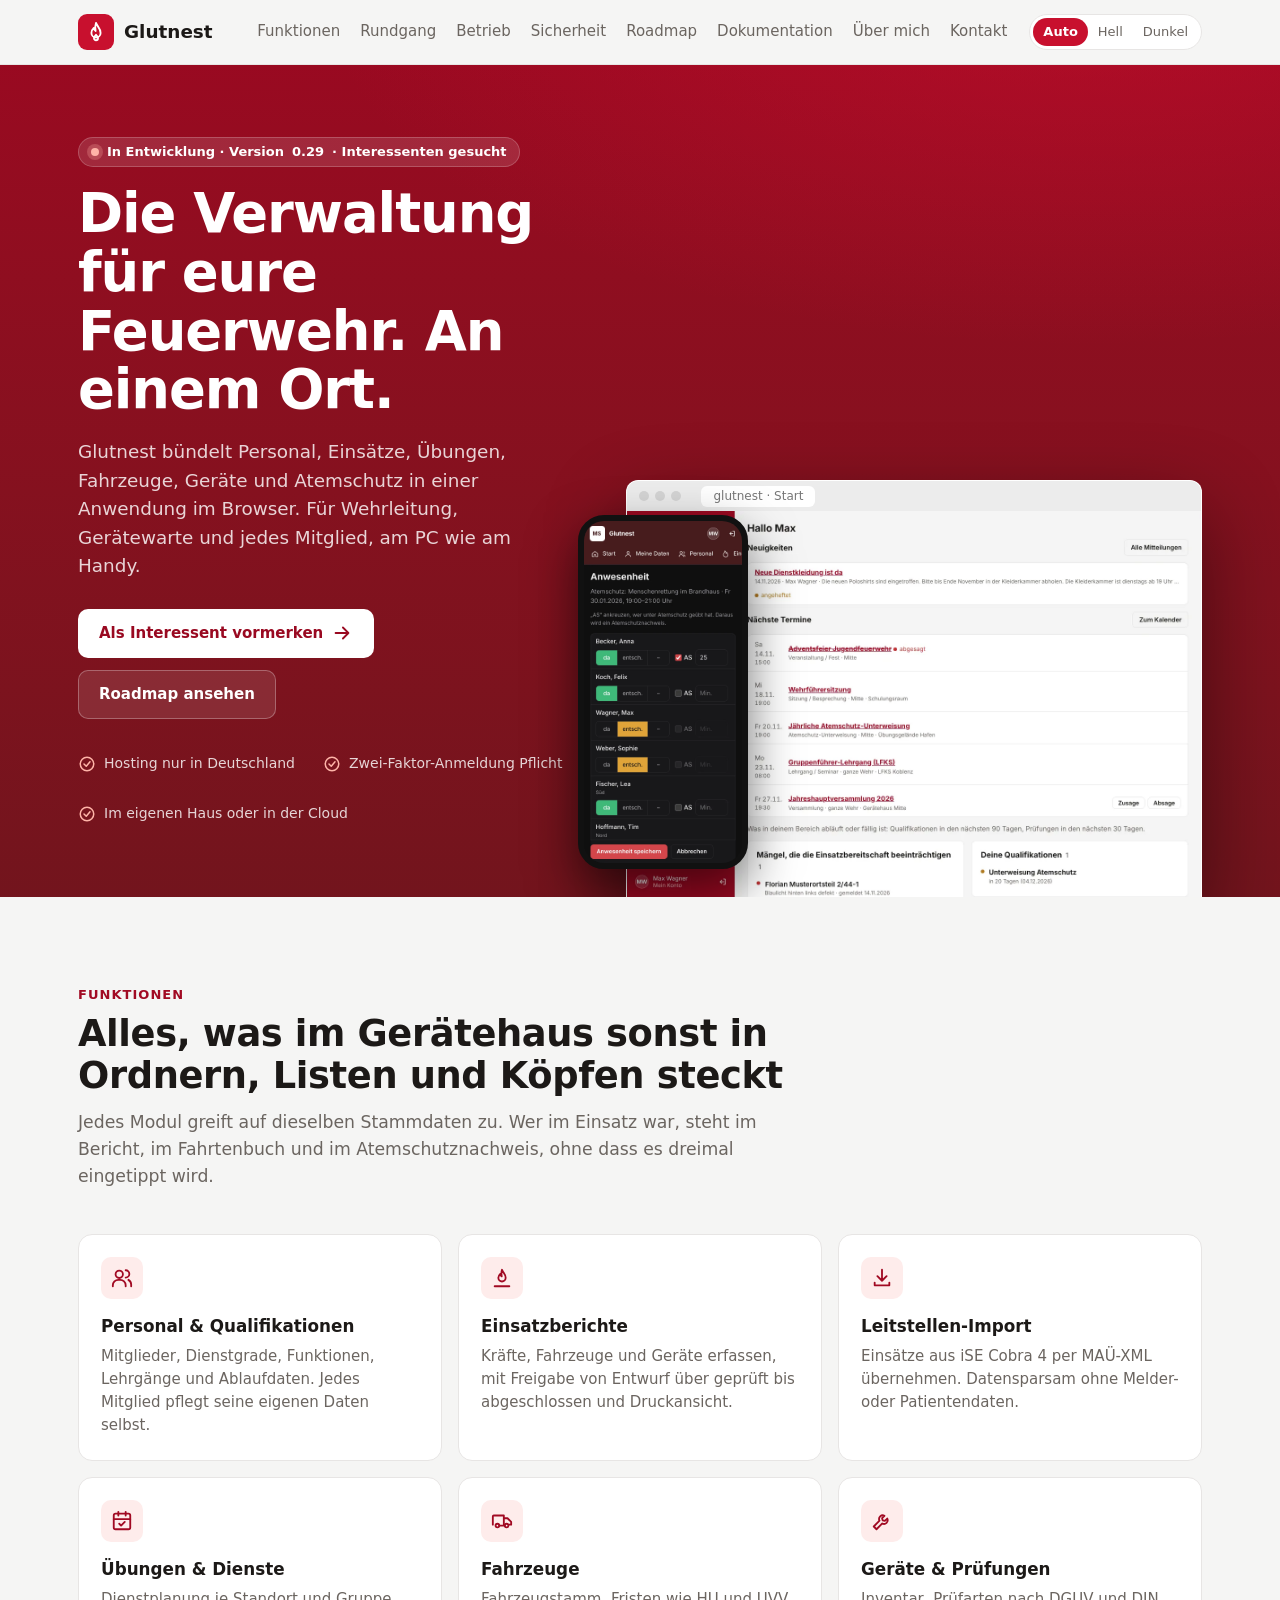
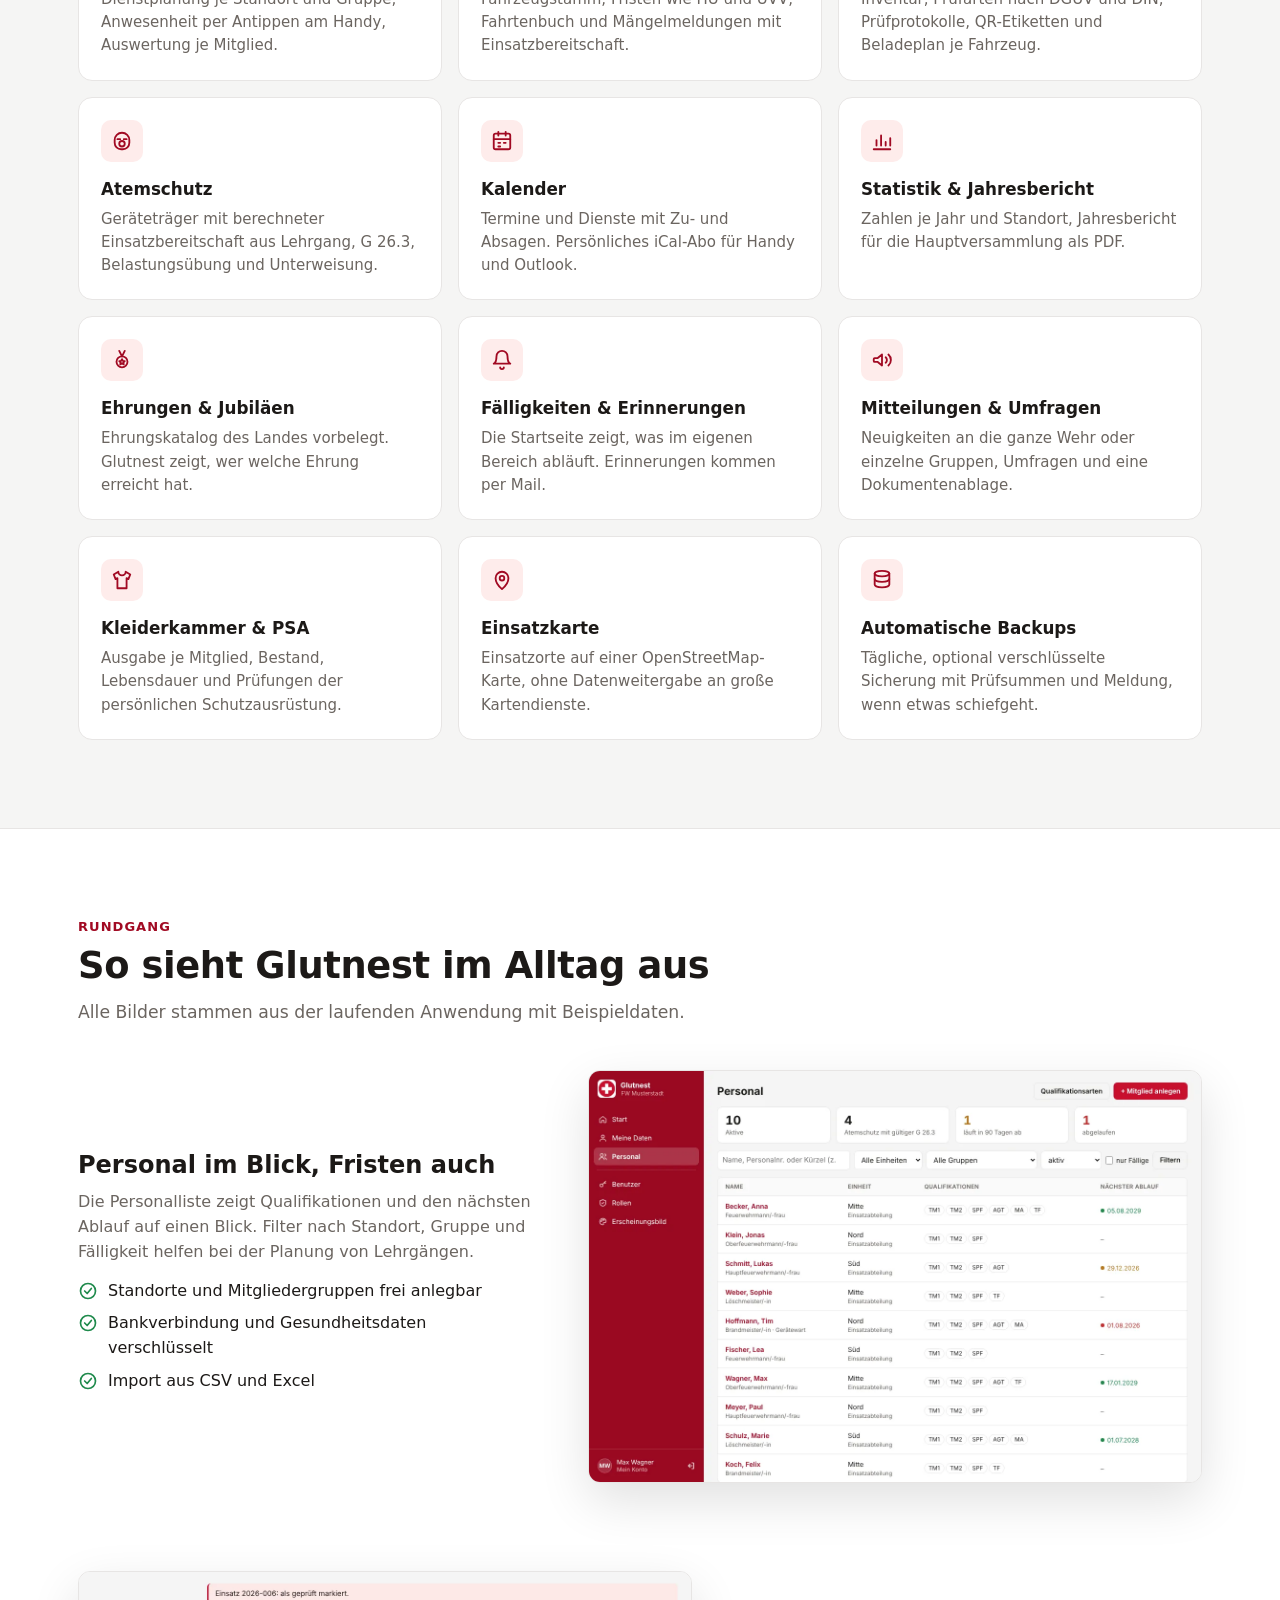
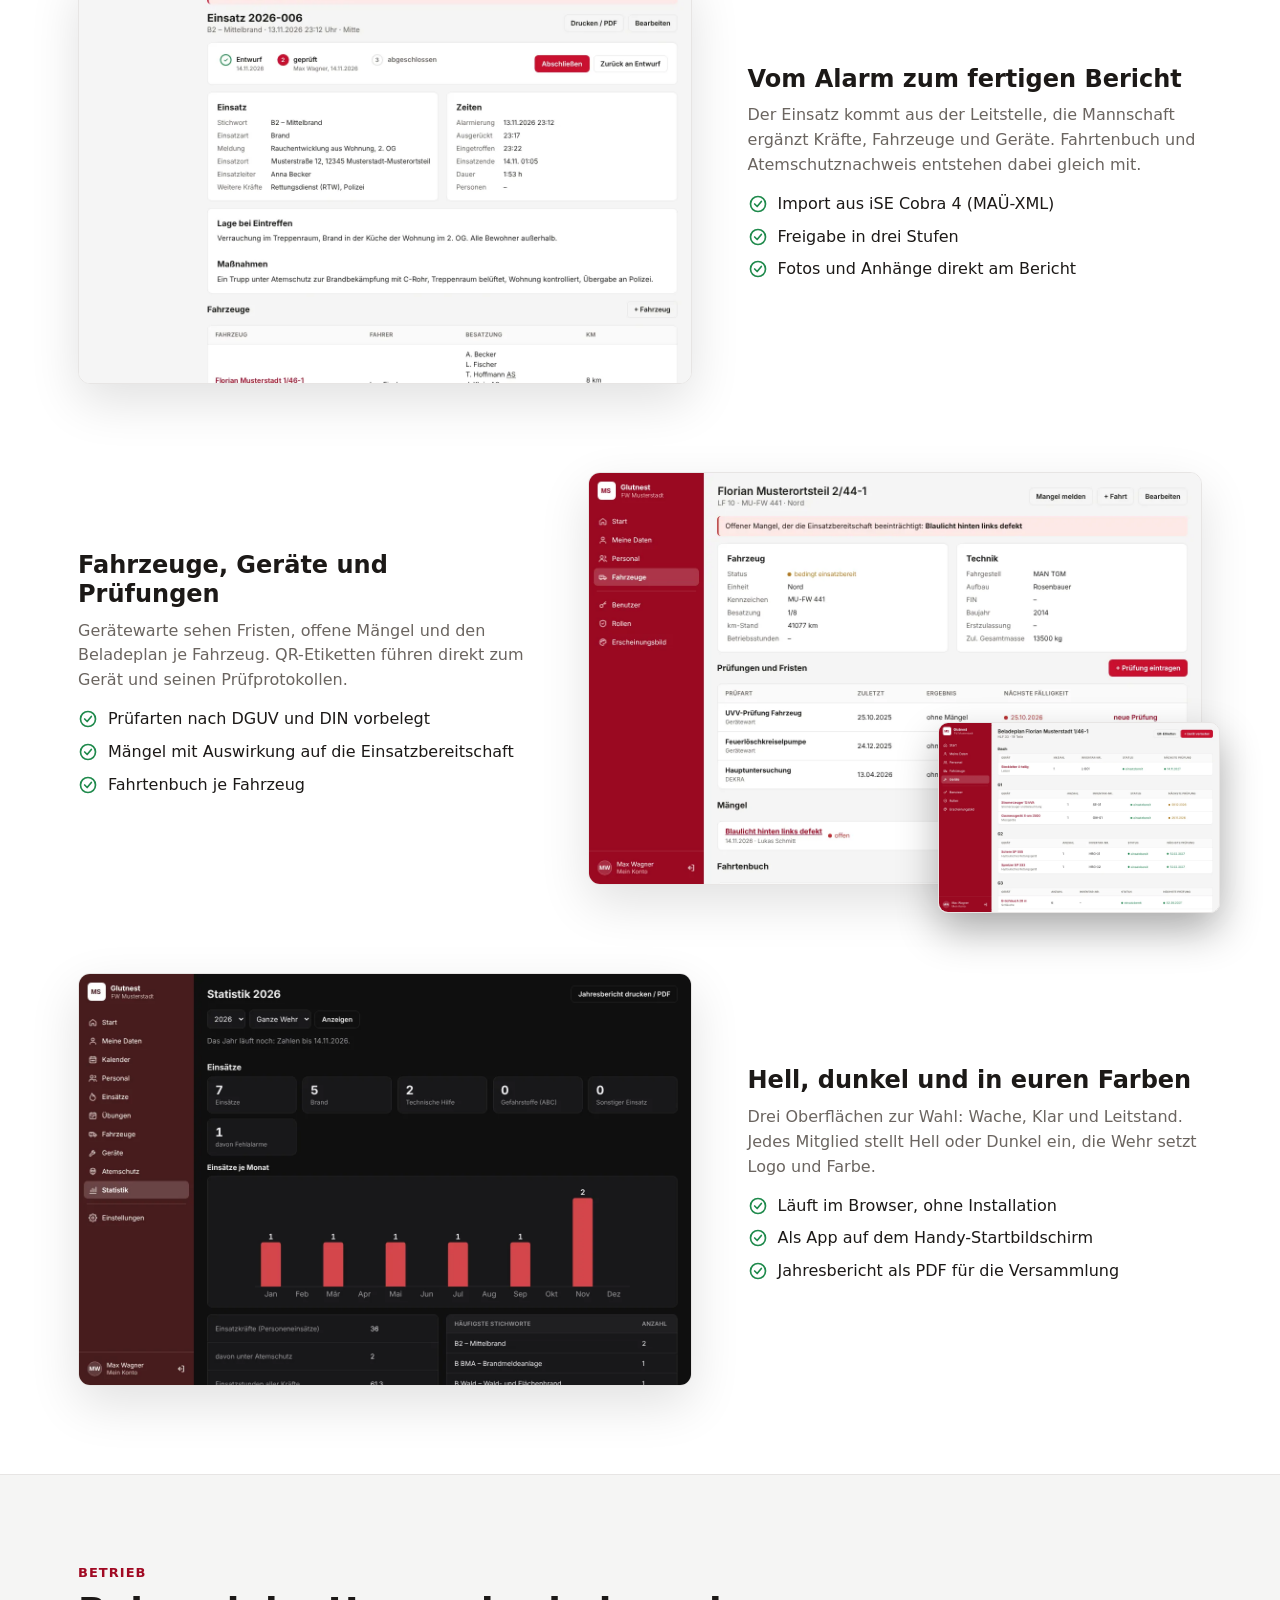
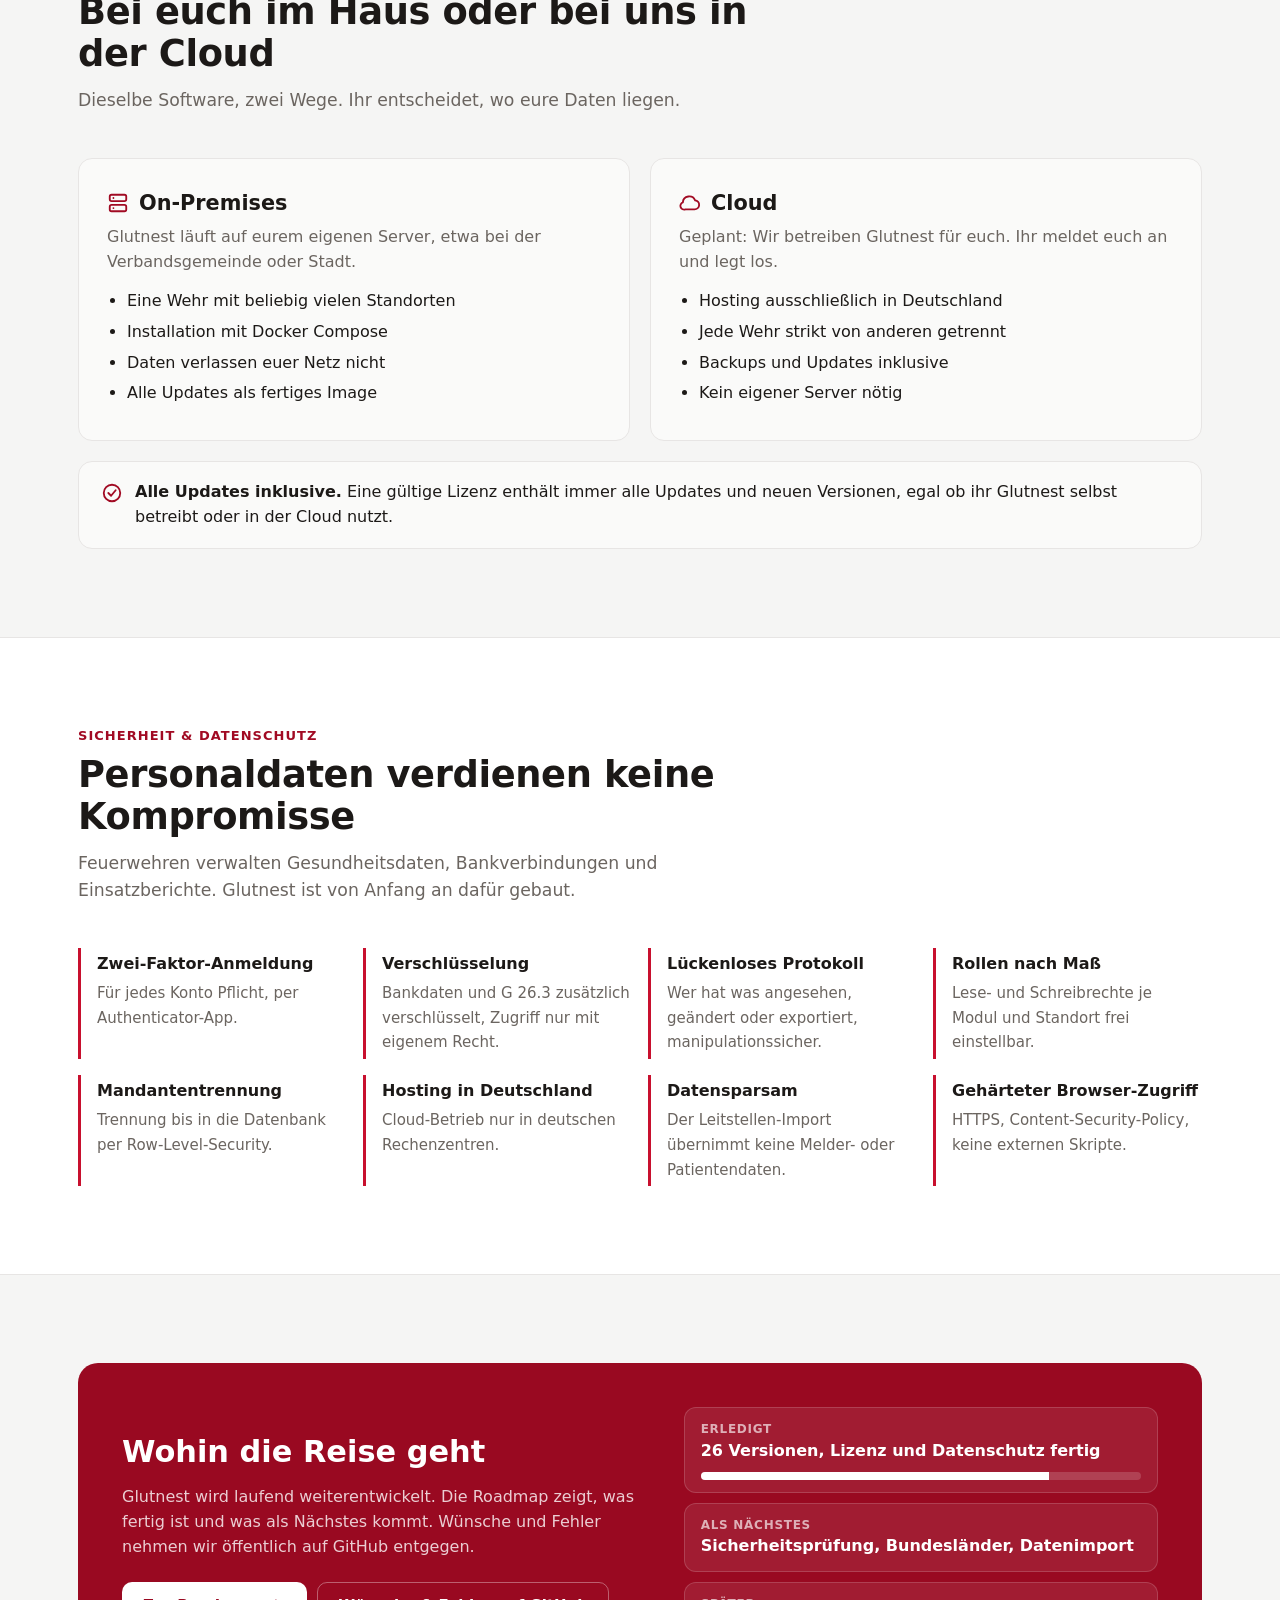
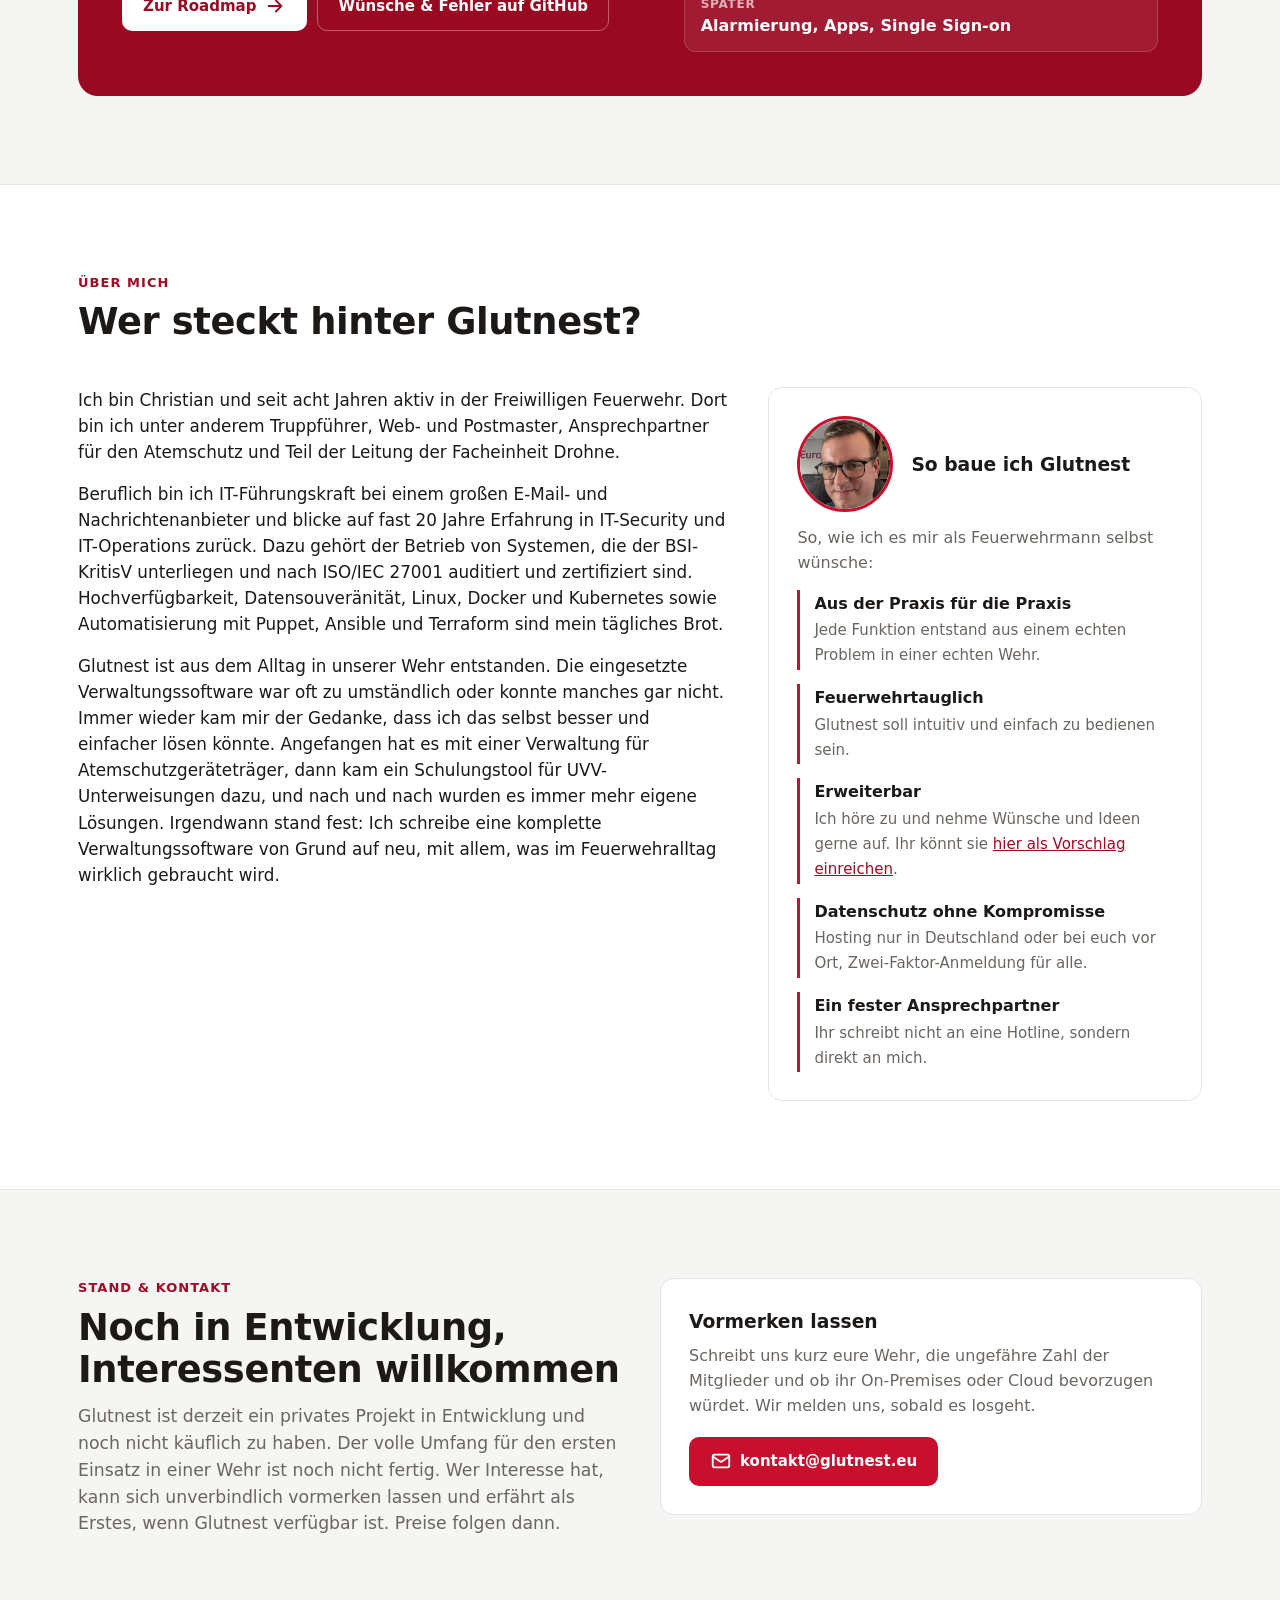
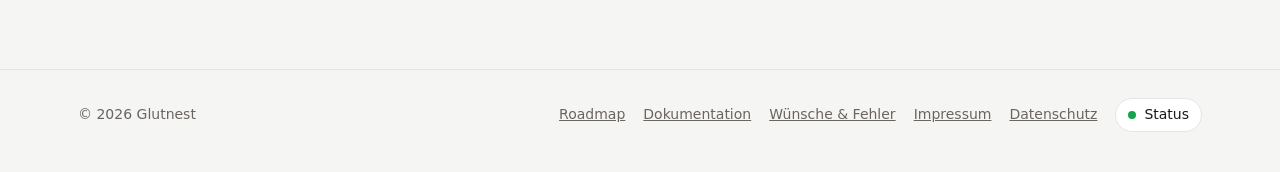
==== commit 59a32334: "Versionsanzeige auf der Startseite automatisch aus version.json Co-Authored-By: Claude Opus 5.5 <nor" ====
--- a/index.html
+++ b/index.html
@@ -47,21 +47,26 @@
 <header class="nav">
   <div class="innen">
     <a class="marke" href="/"><span class="logo"><svg><use href="#flamme"/></svg></span>Glutnest</a>
-    <nav class="nav-links" aria-label="Hauptmenü">
-      <a href="#funktionen">Funktionen</a>
-      <a href="#rundgang">Rundgang</a>
-      <a href="#betrieb">Betrieb</a>
-      <a href="#sicherheit">Sicherheit</a>
-      <a href="/roadmap/">Roadmap</a>
-      <a href="/doku/">Dokumentation</a>
-      <a href="#ueber-mich">Über mich</a>
-      <a href="#kontakt">Kontakt</a>
-    </nav>
-    <div class="umschalter" role="group" aria-label="Darstellung">
-      <button type="button" data-wert="auto">Auto</button>
-      <button type="button" data-wert="hell">Hell</button>
-      <button type="button" data-wert="dunkel">Dunkel</button>
-    </div>
+    <div class="menue" id="hauptmenue">
+      <nav class="nav-links" aria-label="Hauptmenü">
+        <a href="#funktionen">Funktionen</a>
+        <a href="#rundgang">Rundgang</a>
+        <a href="#betrieb">Betrieb</a>
+        <a href="#sicherheit">Sicherheit</a>
+        <a href="/roadmap/">Roadmap</a>
+        <a href="/doku/">Dokumentation</a>
+        <a href="#ueber-mich">Über mich</a>
+        <a href="#kontakt">Kontakt</a>
+      </nav>
+      <div class="umschalter" role="group" aria-label="Darstellung">
+        <button type="button" data-wert="auto">Auto</button>
+        <button type="button" data-wert="hell">Hell</button>
+        <button type="button" data-wert="dunkel">Dunkel</button>
+      </div>
+    </div>
+    <button type="button" class="menue-knopf" aria-expanded="false" aria-controls="hauptmenue" aria-label="Menü öffnen">
+      <svg viewBox="0 0 24 24" aria-hidden="true"><path class="zu" d="M4 7h16M4 12h16M4 17h16"/><path class="auf" d="M6 6l12 12M18 6 6 18"/></svg>
+    </button>
   </div>
 </header>
 
@@ -69,7 +74,7 @@
 <section class="hero">
   <div class="innen">
     <div class="hero-text">
-      <span class="etikett"><span class="punkt"></span>In Entwicklung · Version 0.22 · Interessenten gesucht</span>
+      <span class="etikett"><span class="punkt"></span>In Entwicklung · Version <span data-version>0.29</span> · Interessenten gesucht</span>
       <h1>Die Verwaltung für eure Feuerwehr. An einem Ort.</h1>
       <p class="lead">Glutnest bündelt Personal, Einsätze, Übungen, Fahrzeuge, Geräte und Atemschutz in einer Anwendung im Browser. Für Wehrleitung, Gerätewarte und jedes Mitglied, am PC wie am Handy.</p>
       <div class="knoepfe">
--- a/assets/style.css
+++ b/assets/style.css
@@ -43,6 +43,12 @@
 .umschalter { display: flex; border: 1px solid var(--linie); border-radius: 999px; padding: 3px; background: var(--flaeche); }
 .umschalter button { border: 0; background: transparent; color: var(--leise); font: inherit; font-size: 13px; padding: 4px 10px; border-radius: 999px; cursor: pointer; }
 .umschalter button[aria-pressed="true"] { background: var(--akzent); color: #fff; font-weight: 600; }
+.menue { display: contents; }
+.menue-knopf { display: none; width: 44px; height: 44px; margin-left: auto; border: 1px solid var(--linie); border-radius: 12px;
+  background: var(--flaeche); color: var(--text); cursor: pointer; place-items: center; padding: 0; }
+.menue-knopf svg { width: 22px; height: 22px; fill: none; stroke: currentColor; stroke-width: 2; stroke-linecap: round; }
+.menue-knopf .auf, .nav.offen .menue-knopf .zu { display: none; }
+.nav.offen .menue-knopf .auf { display: inline; }
 
 .knopf { display: inline-flex; align-items: center; gap: 8px; padding: 12px 20px; border-radius: 10px; font-weight: 600;
   text-decoration: none; border: 1px solid transparent; font-size: 15px; }
@@ -176,8 +182,15 @@
 .platzhalter { background: #fff3cd; color: #5c4400; border-radius: 4px; padding: 0 4px; }
 
 @media (max-width: 960px) {
-  .nav-links { display: none; }
-  .umschalter { margin-left: auto; }
+  /* Handy/Tablet: Menü-Knopf, aufgeklappt Links untereinander und Darstellung darunter */
+  .menue-knopf { display: grid; }
+  .menue { display: none; }
+  .nav.offen .menue { display: block; position: absolute; top: 100%; left: 0; right: 0; background: var(--grund);
+    border-bottom: 1px solid var(--linie); box-shadow: 0 18px 40px rgb(0 0 0 / .18); max-height: calc(100dvh - 64px); overflow-y: auto; }
+  .nav.offen .nav-links { display: flex; flex-direction: column; gap: 0; max-width: var(--breite); margin: 0 auto; padding: 6px 28px 0; }
+  .nav.offen .nav-links a { padding: 13px 2px; font-size: 17px; color: var(--text); border-bottom: 1px solid var(--linie); }
+  .nav.offen .umschalter { width: max-content; margin: 18px 28px 22px; }
+  .nav.offen .umschalter button { font-size: 15px; padding: 7px 16px; }
   .hero .innen, .zeile, .zeile.dreh, .zwei, .roadmap-teaser, .kontakt, .person { grid-template-columns: 1fr; }
   .zeile.dreh .text { order: 0; }
   .module { grid-template-columns: 1fr 1fr; }
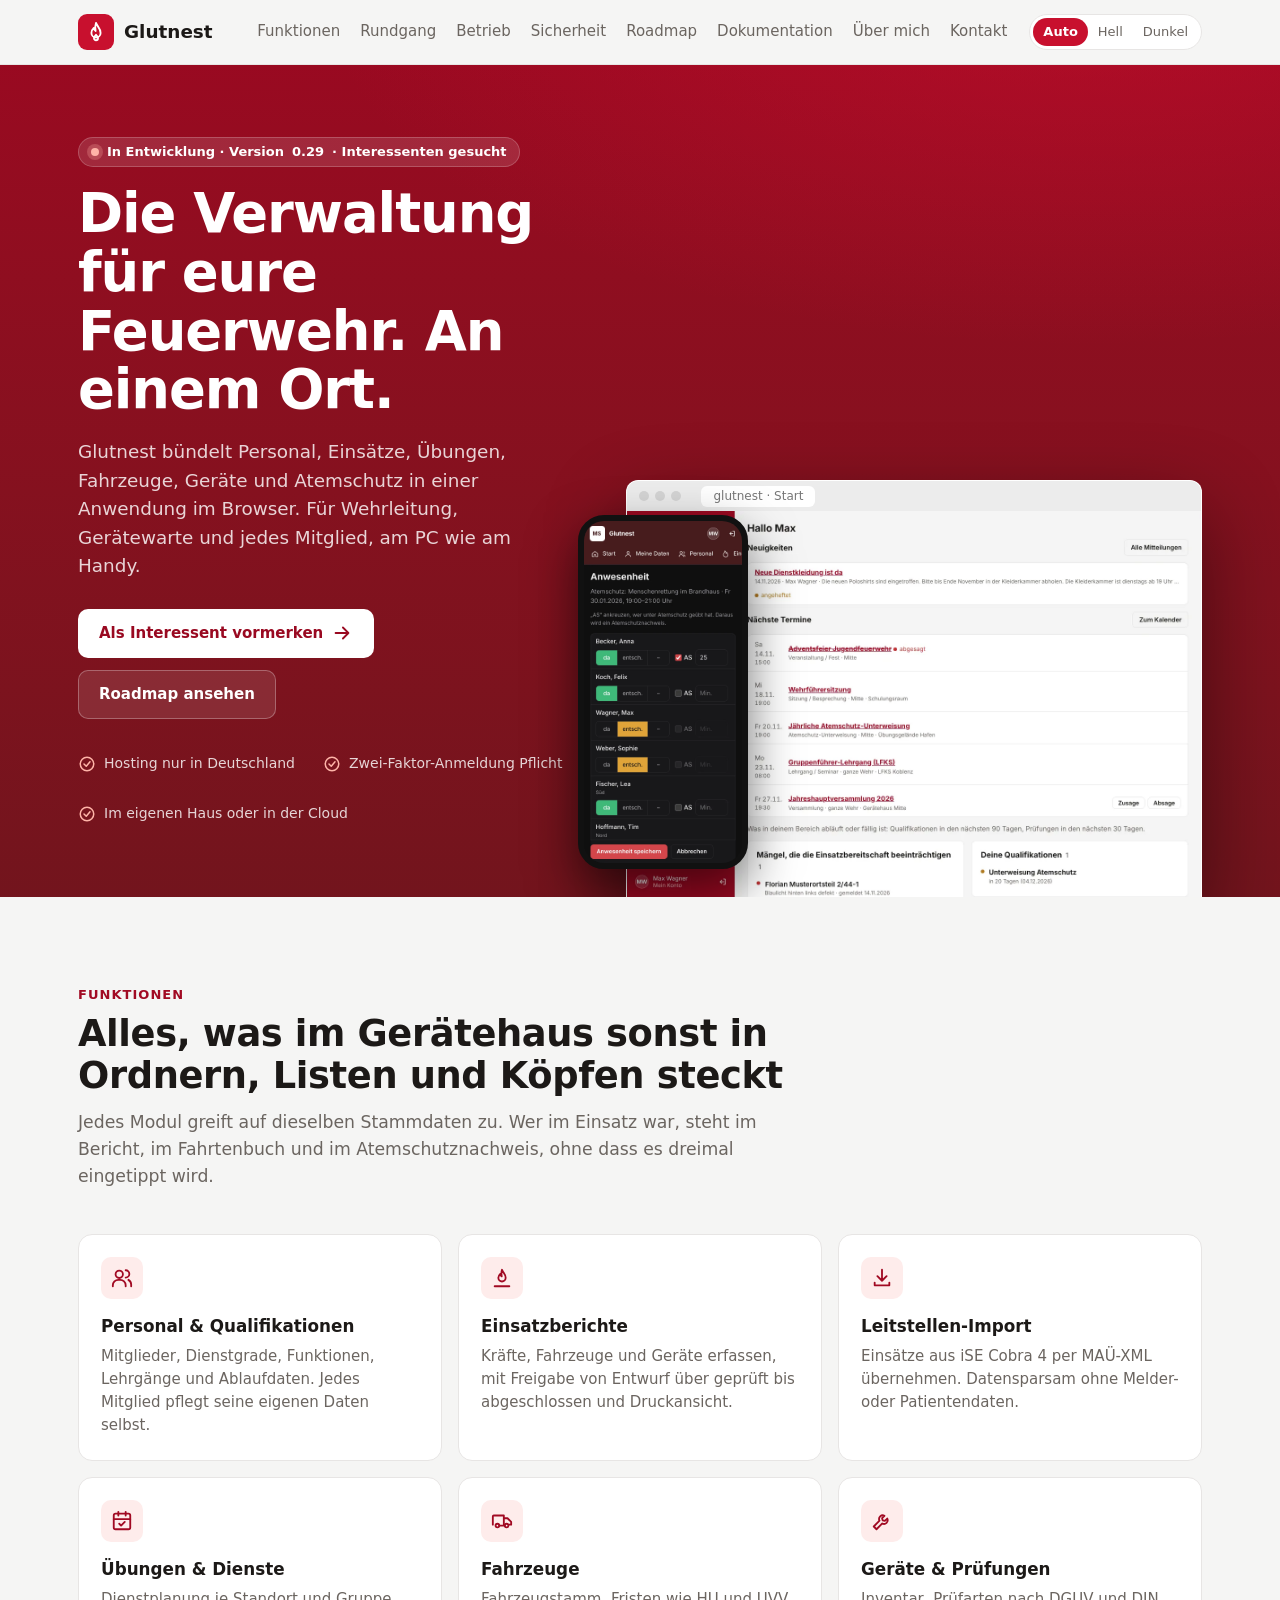
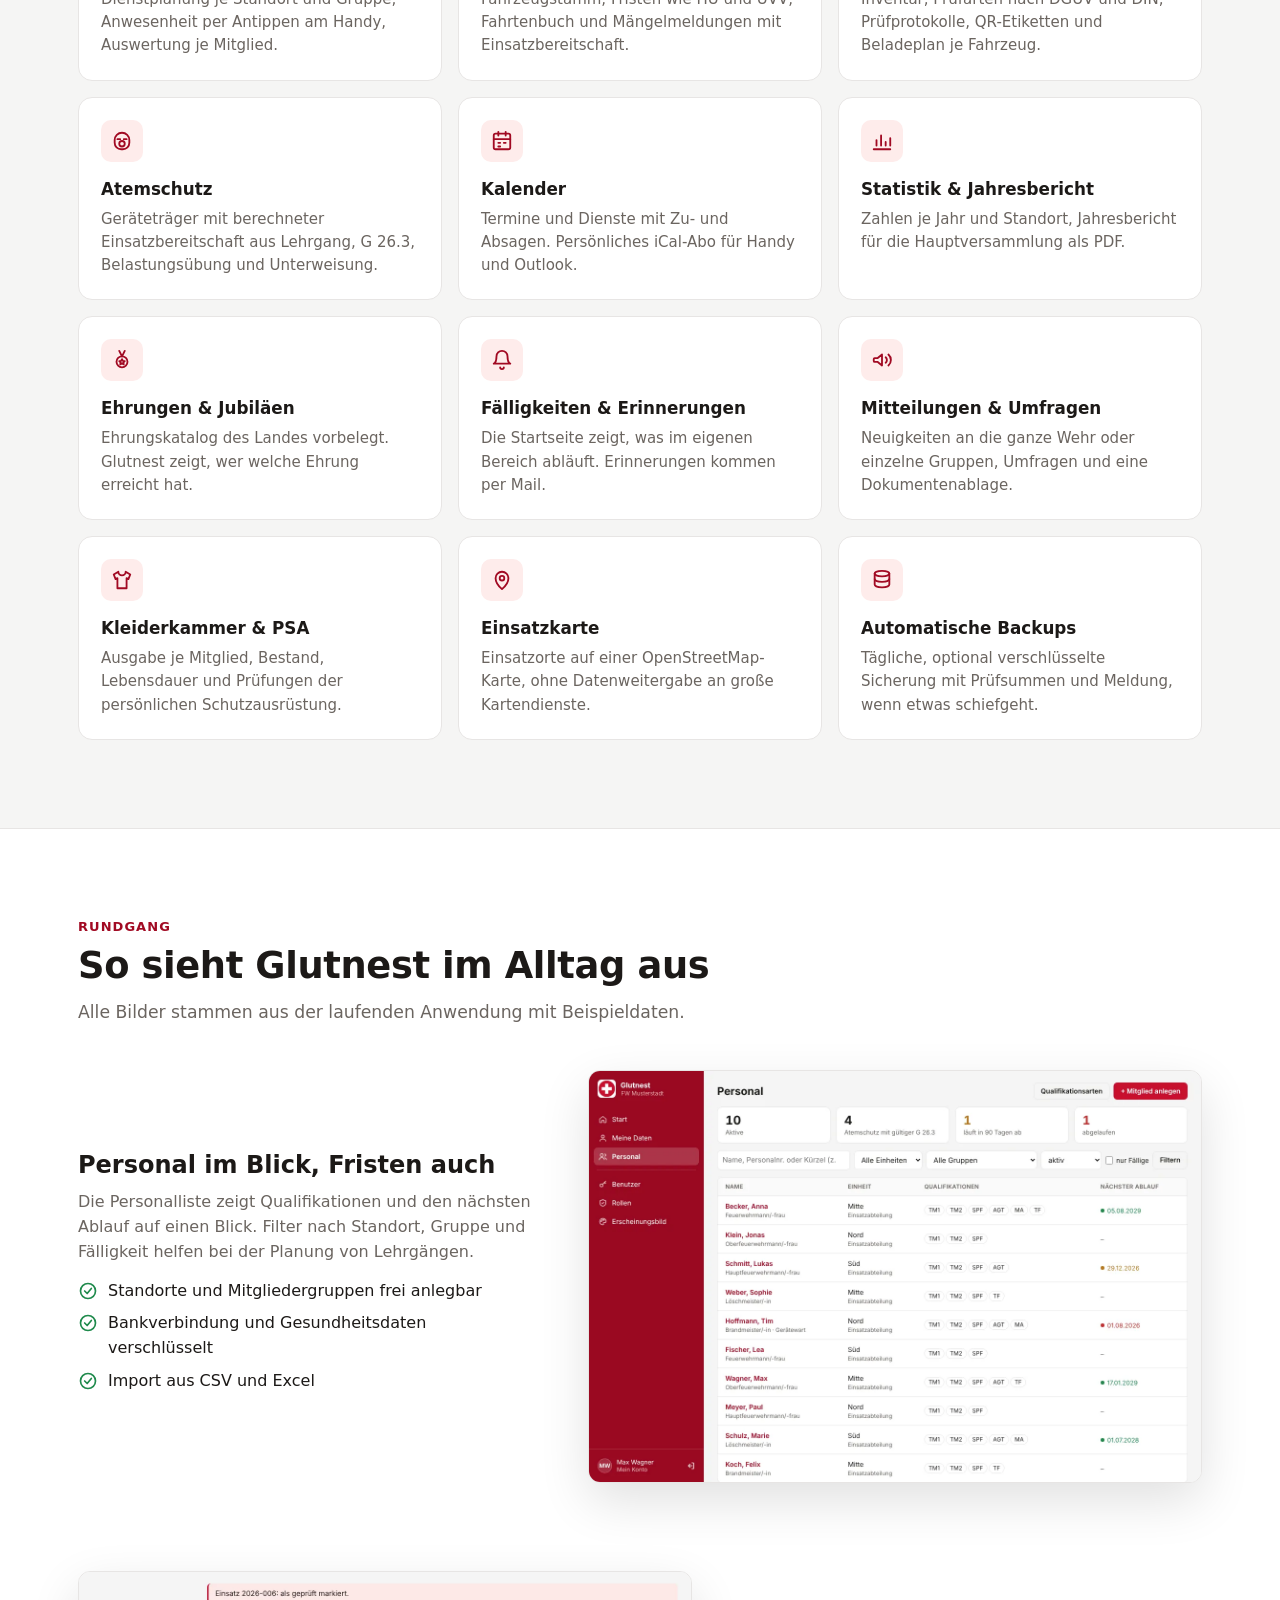
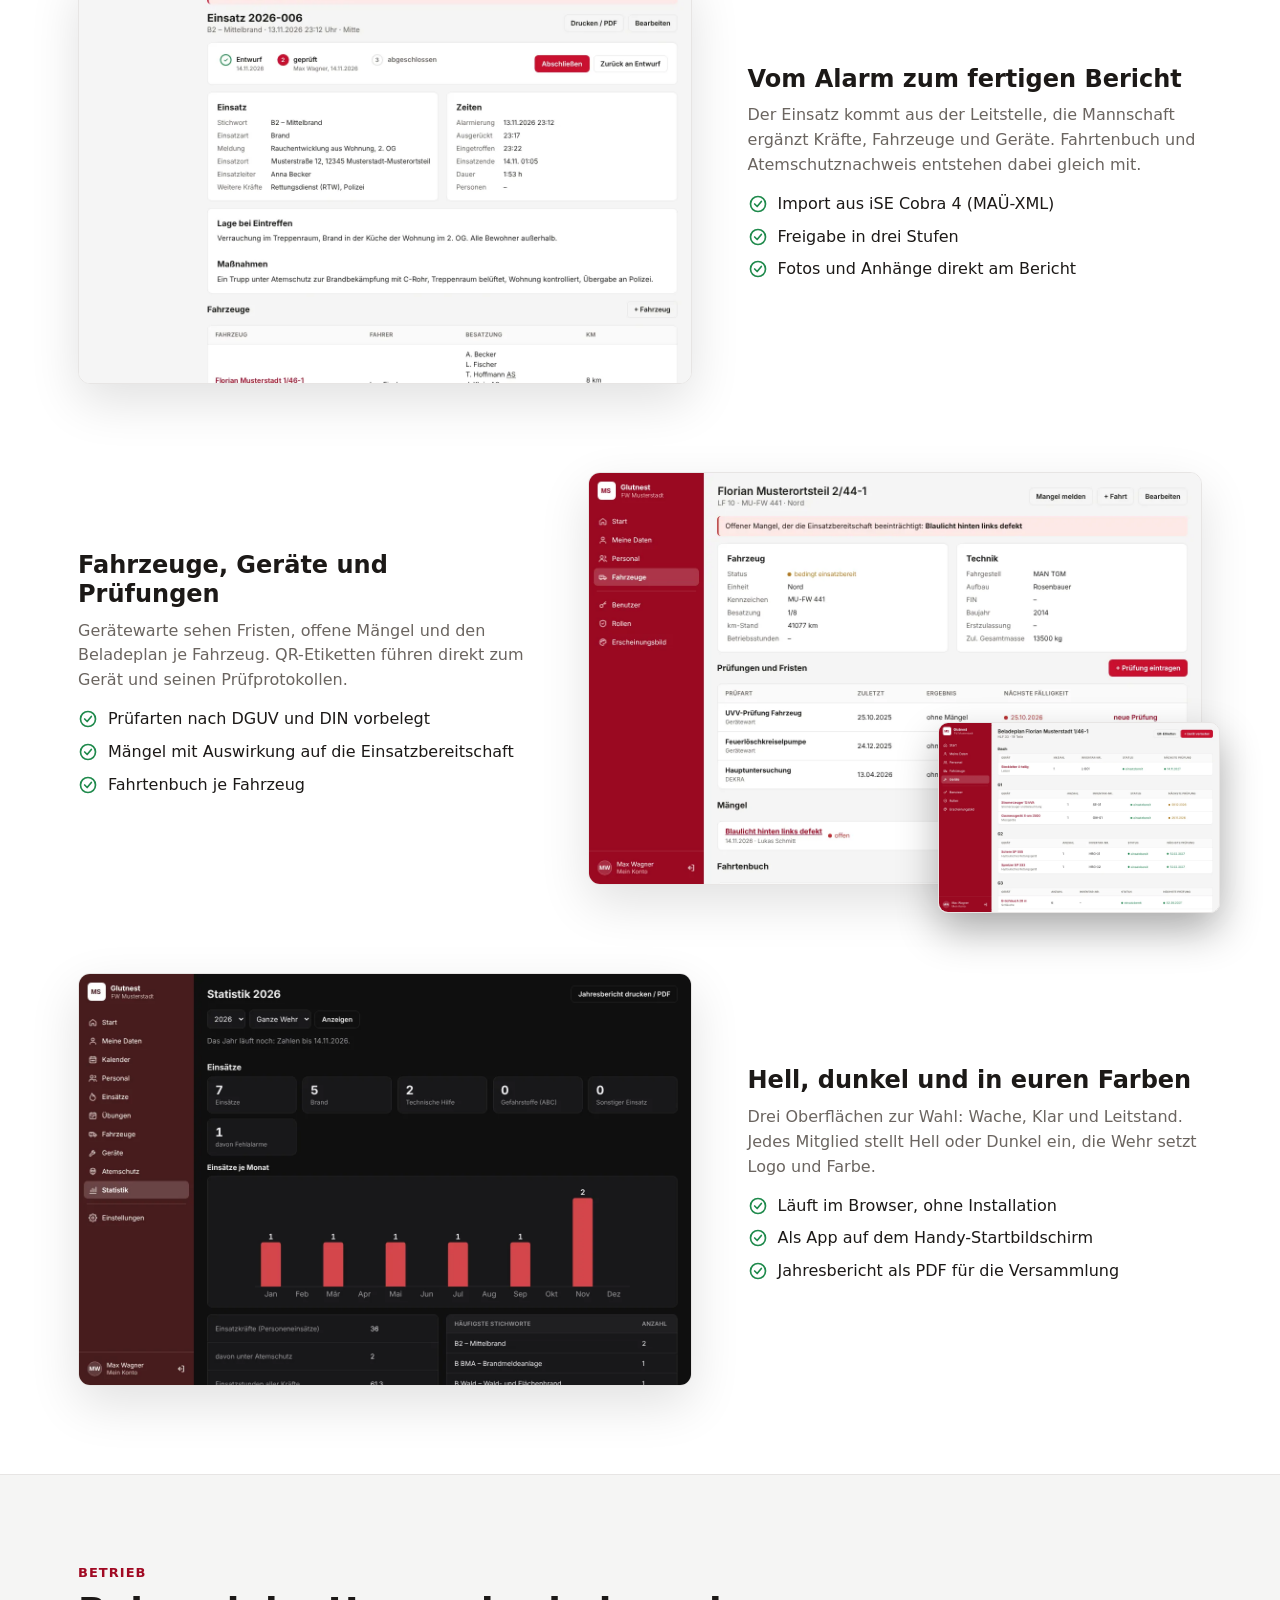
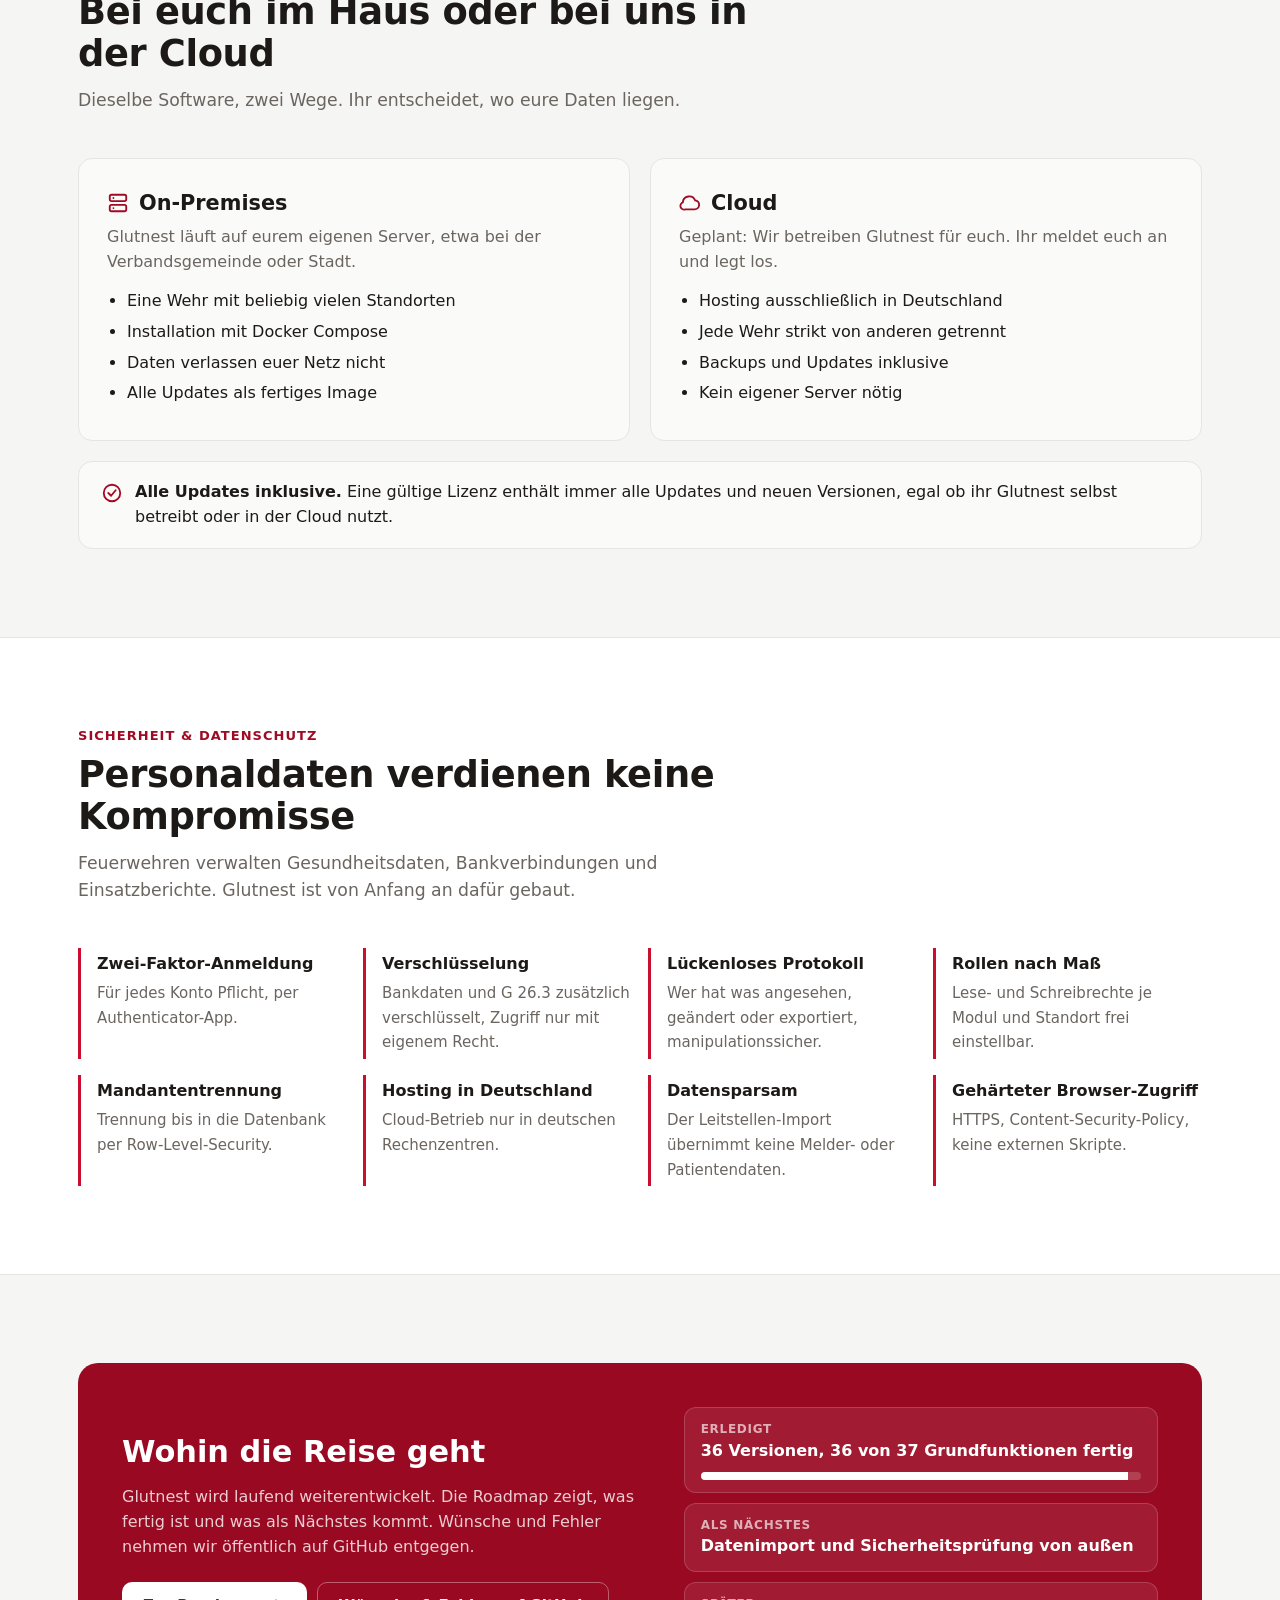
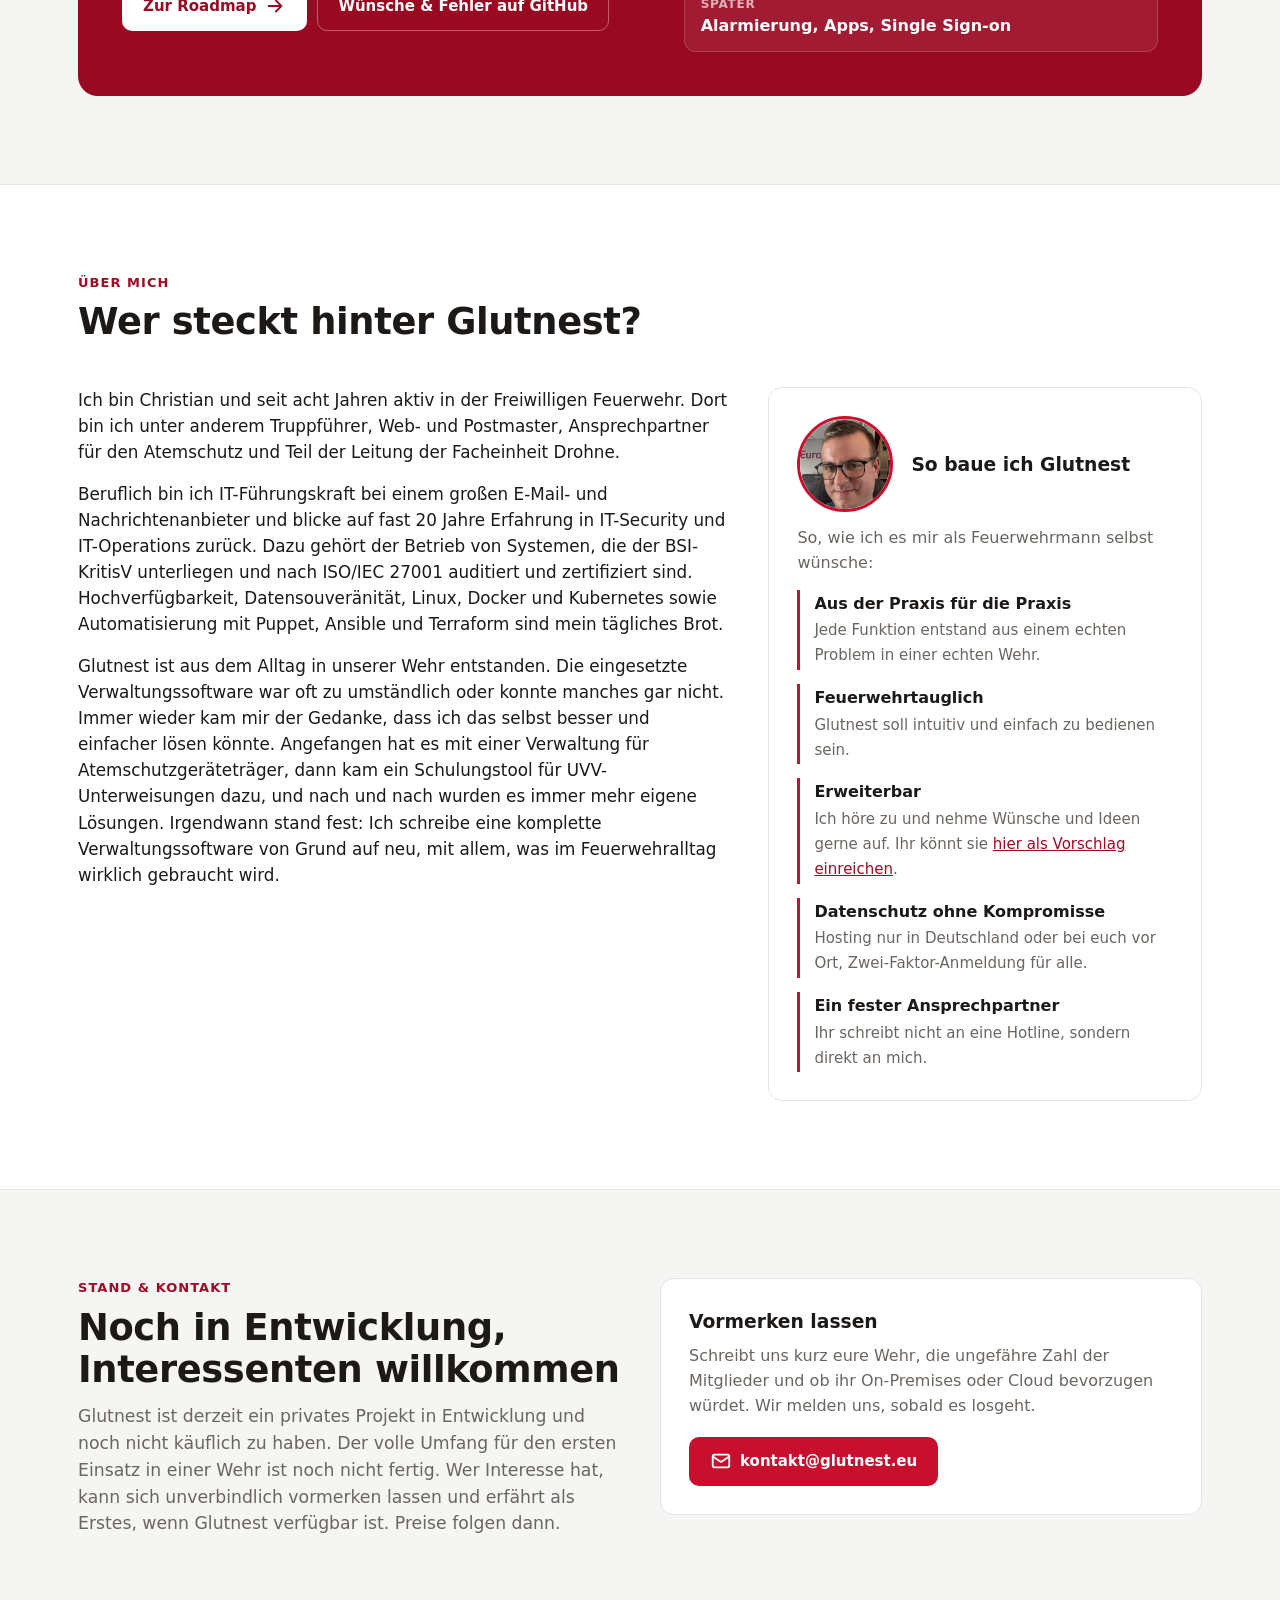
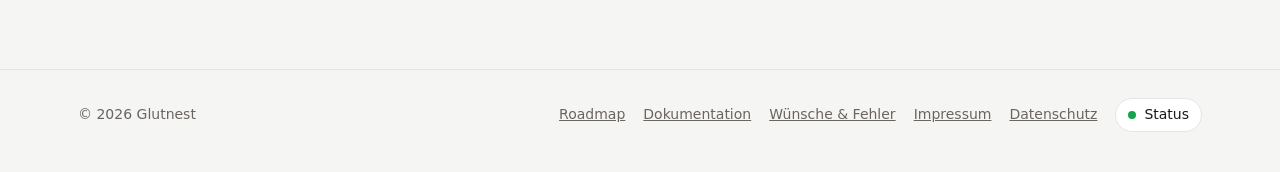
==== commit 1cba852a: "Roadmap: gleicher Kopf mit Menü wie die Webseite, Stand 0.29.0 Einheitliche Navigation auch auf Impr" ====
--- a/index.html
+++ b/index.html
@@ -251,8 +251,8 @@
         <div class="knoepfe-zeile"><a class="knopf primaer" href="/roadmap/">Zur Roadmap <svg class="i"><use href="#pfeil"/></svg></a> <a class="knopf hell-rand" href="https://github.com/siliconserver/glutnest.eu/issues">Wünsche &amp; Fehler auf GitHub</a></div>
       </div>
       <div class="etappen">
-        <div class="etappe"><div class="status">Erledigt</div><strong>26 Versionen, Lizenz und Datenschutz fertig</strong><div class="balken"><span style="width:79%"></span></div></div>
-        <div class="etappe"><div class="status">Als Nächstes</div><strong>Sicherheitsprüfung, Bundesländer, Datenimport</strong></div>
+        <div class="etappe"><div class="status">Erledigt</div><strong>36 Versionen, 36 von 37 Grundfunktionen fertig</strong><div class="balken"><span style="width:97%"></span></div></div>
+        <div class="etappe"><div class="status">Als Nächstes</div><strong>Datenimport und Sicherheitsprüfung von außen</strong></div>
         <div class="etappe"><div class="status">Später</div><strong>Alarmierung, Apps, Single Sign-on</strong></div>
       </div>
     </div>
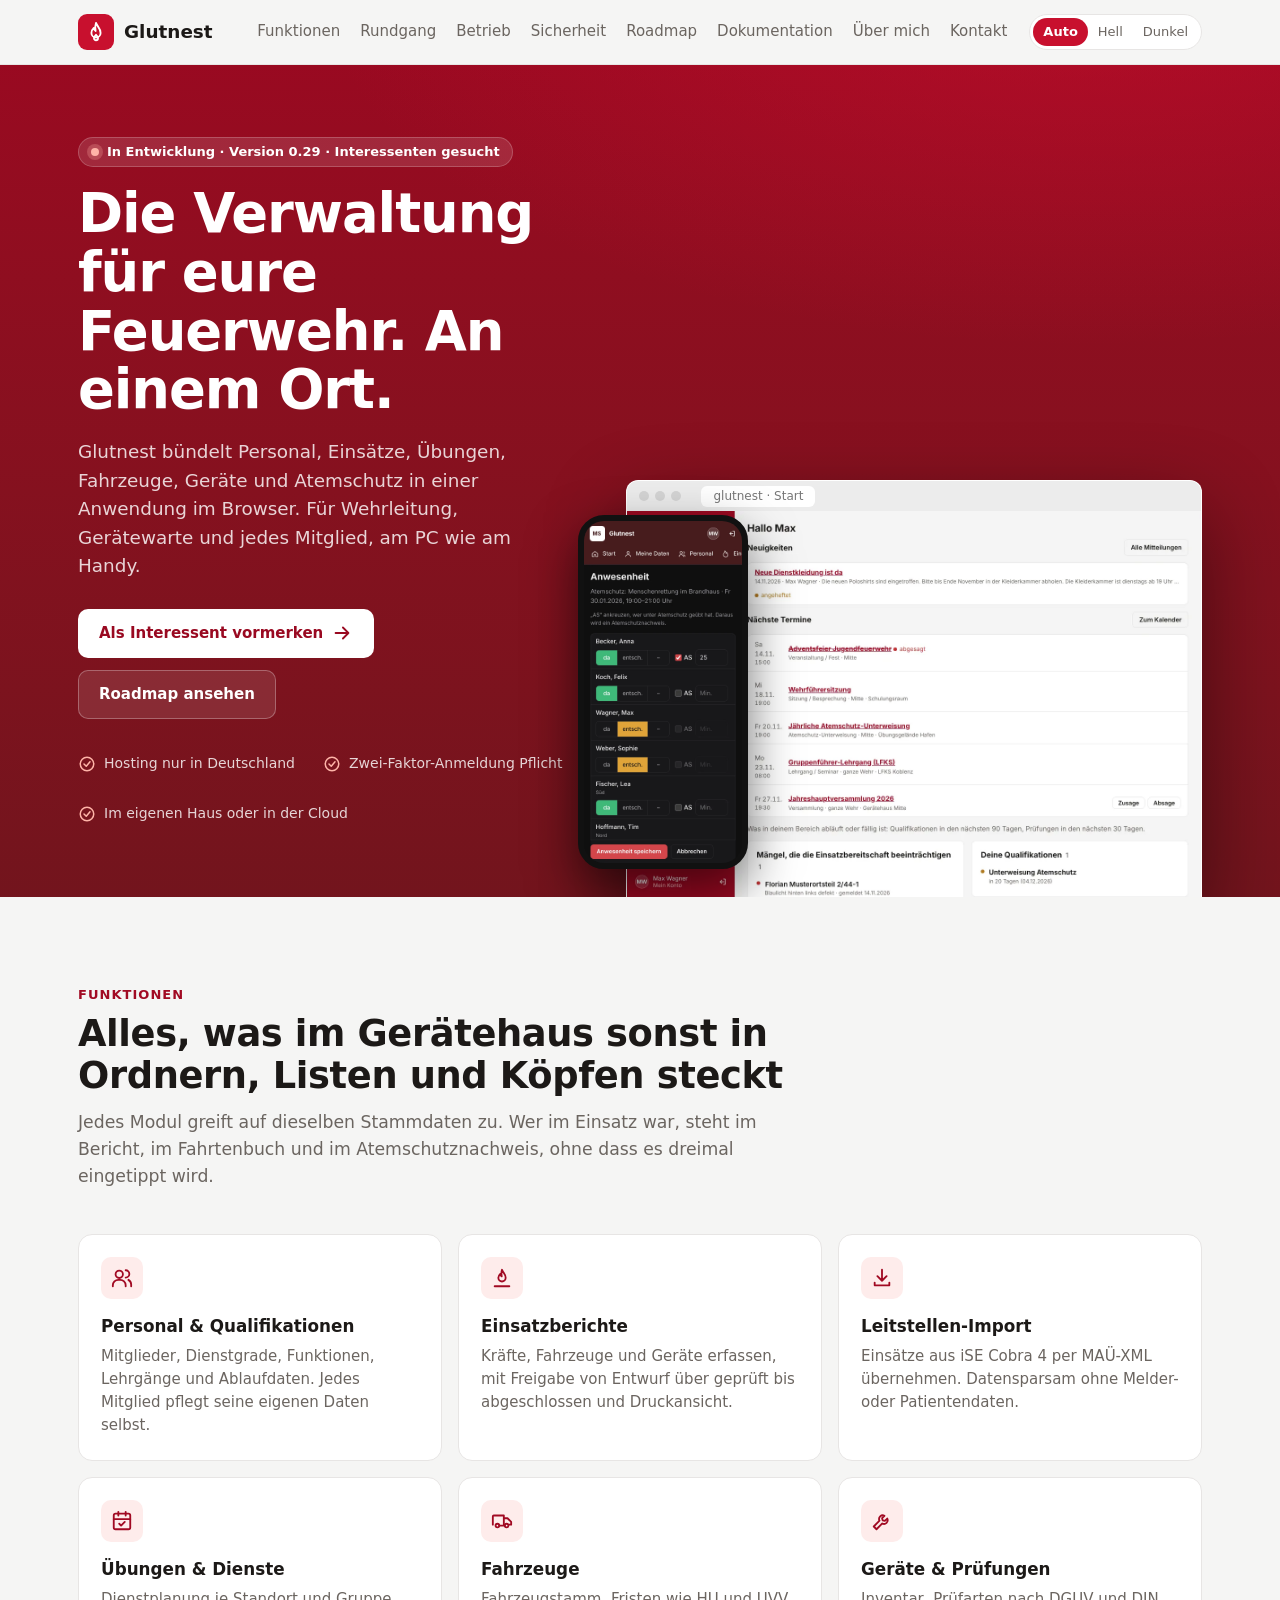
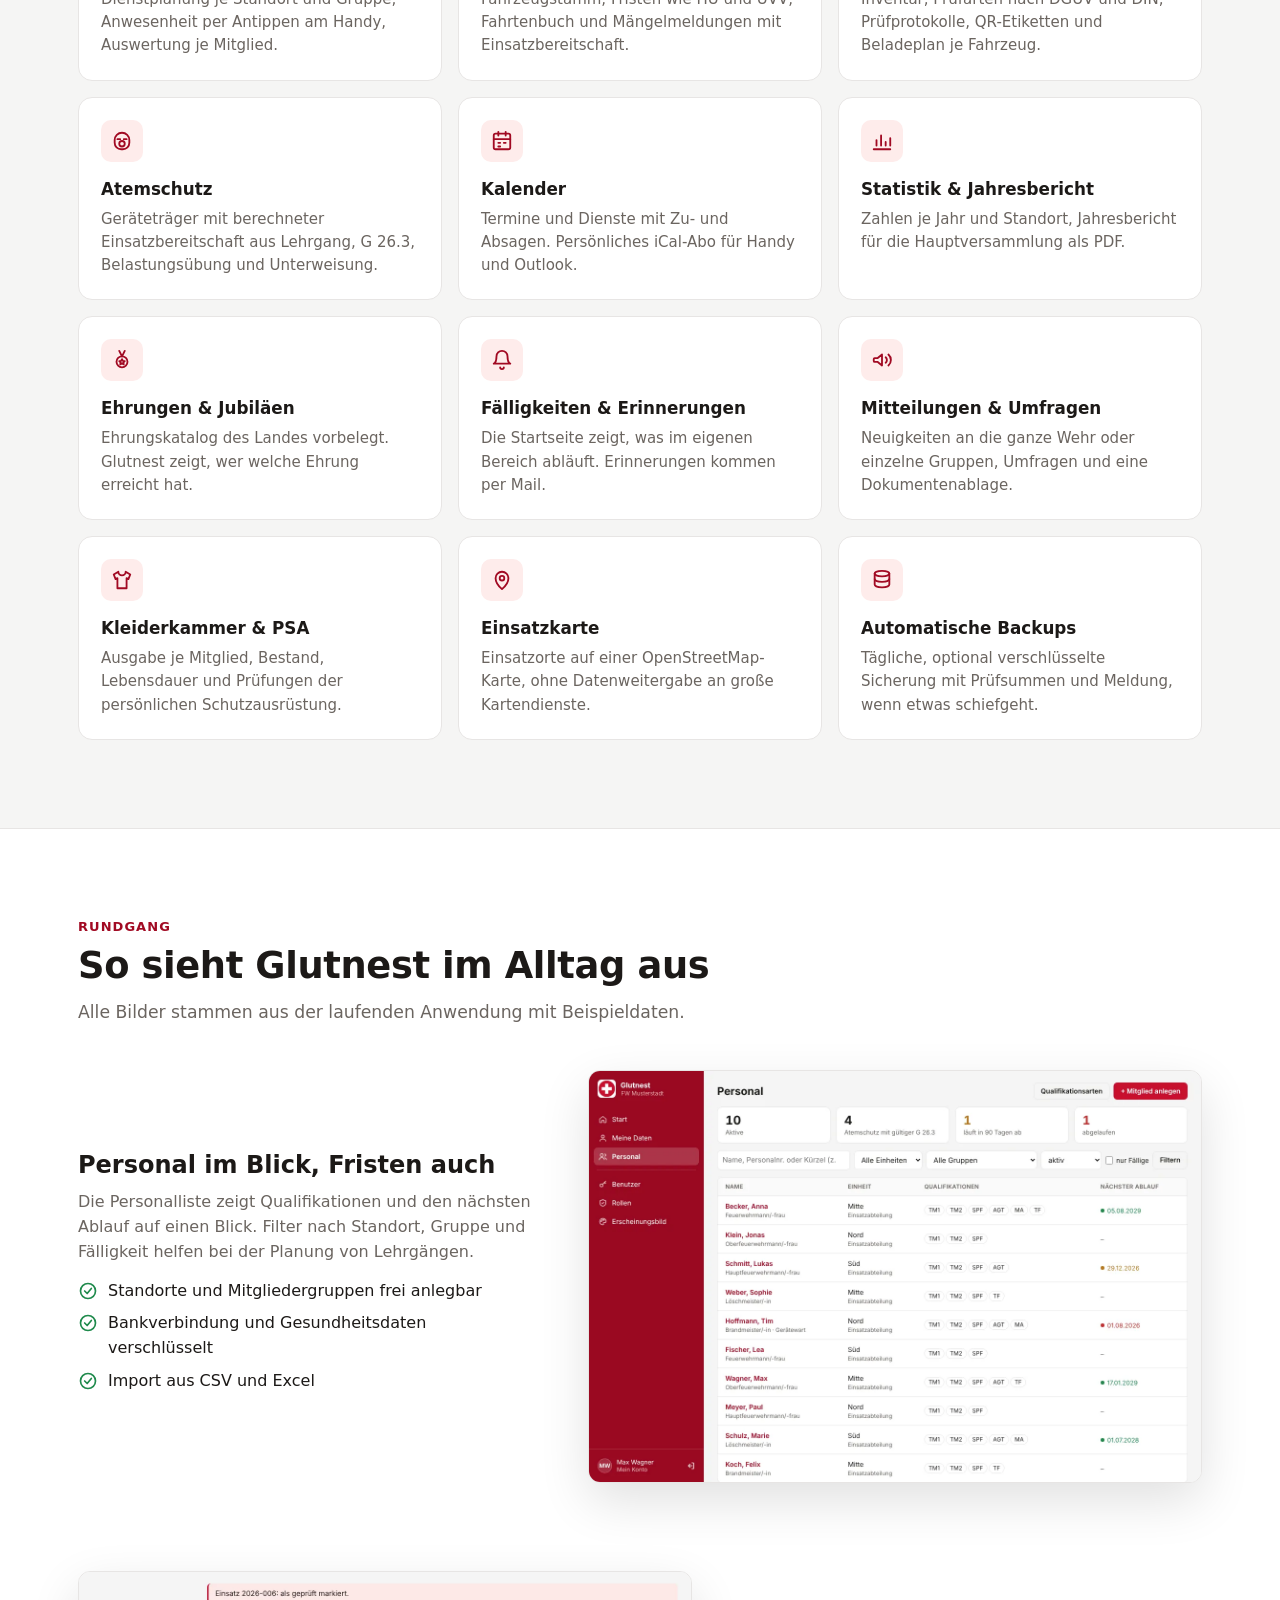
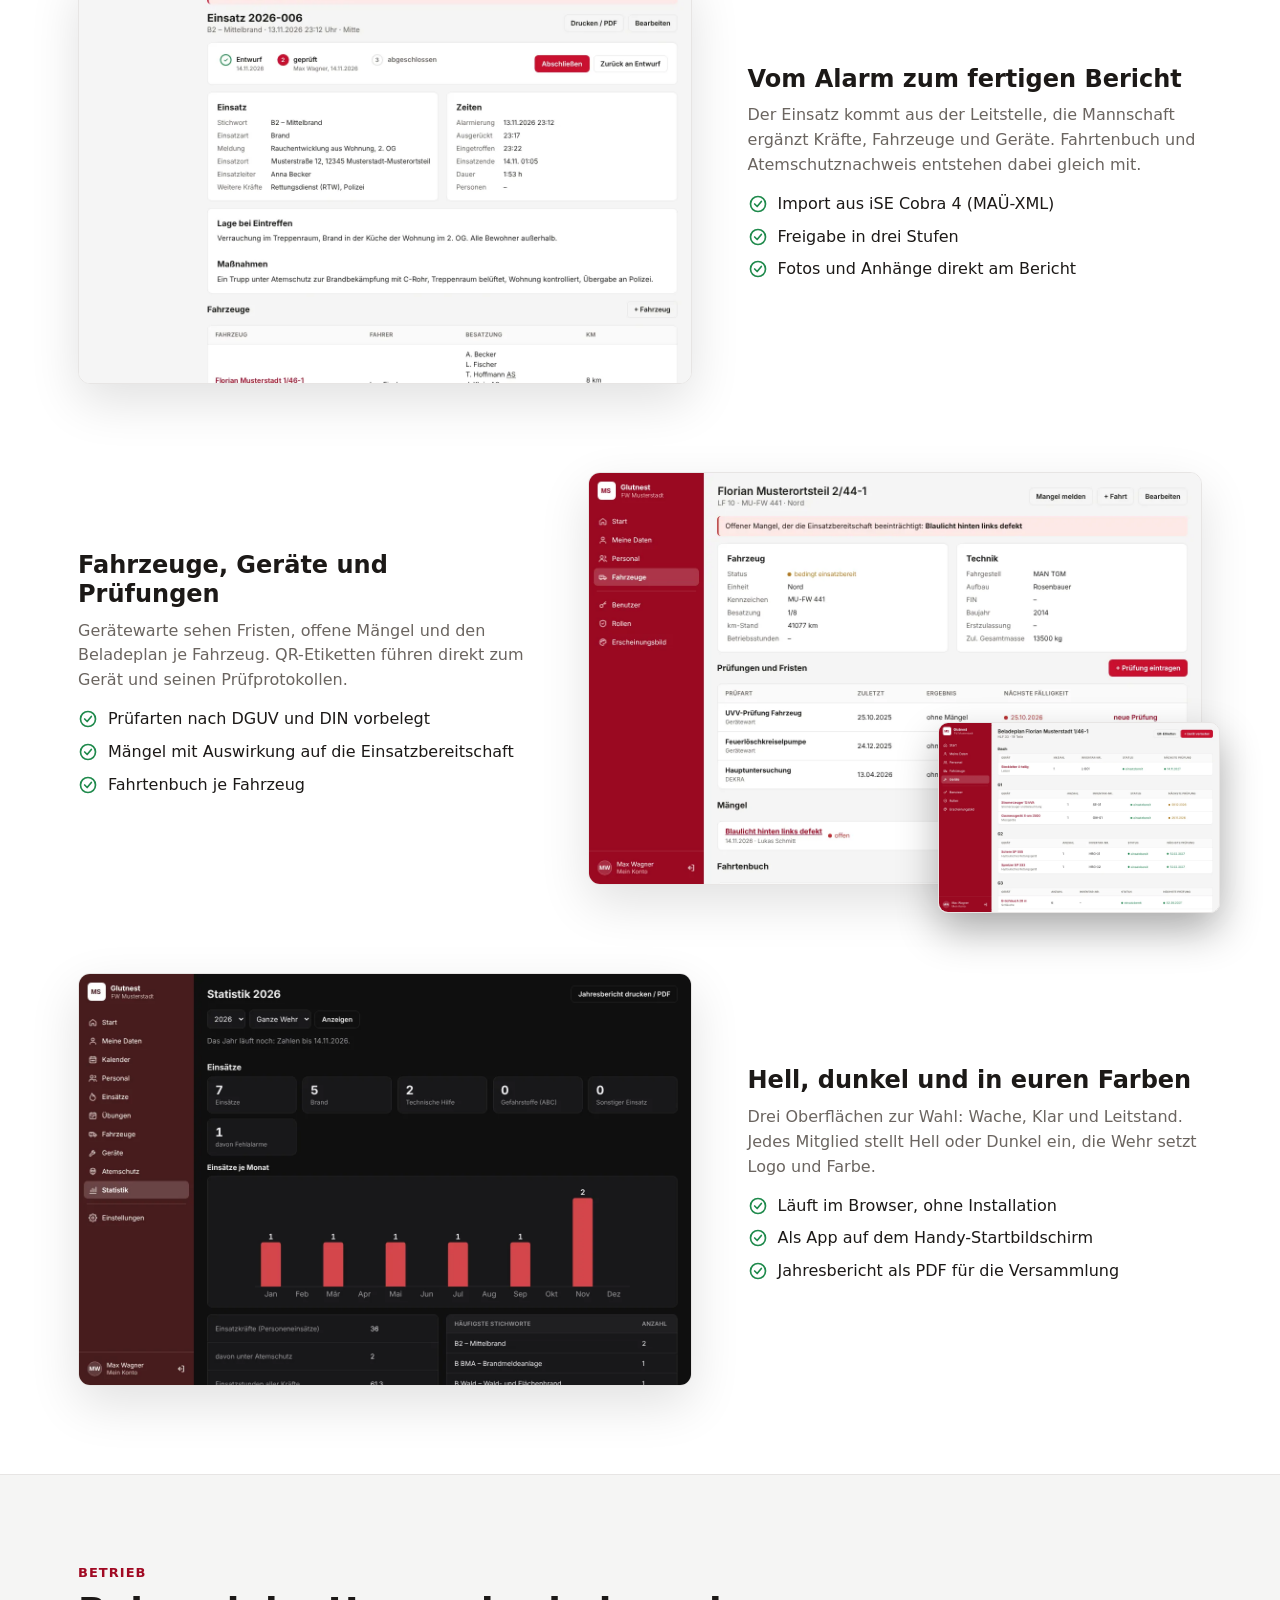
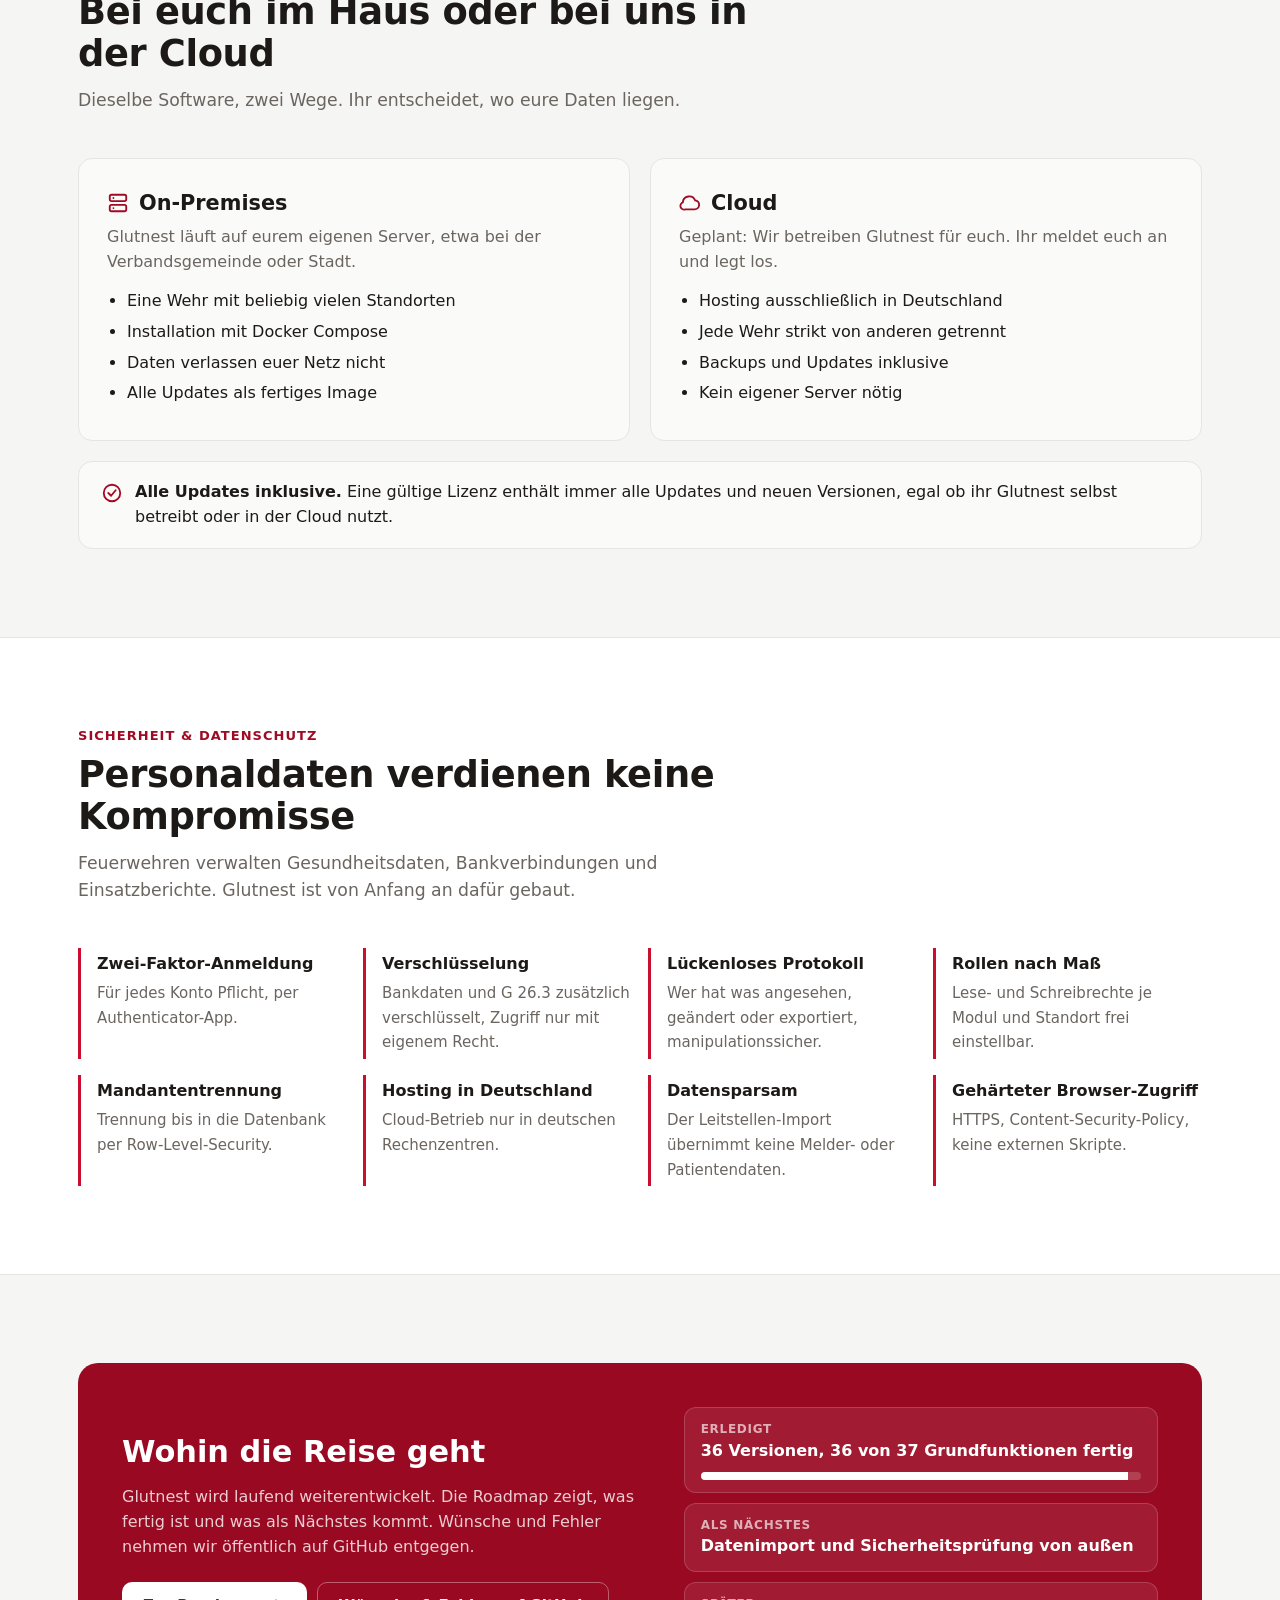
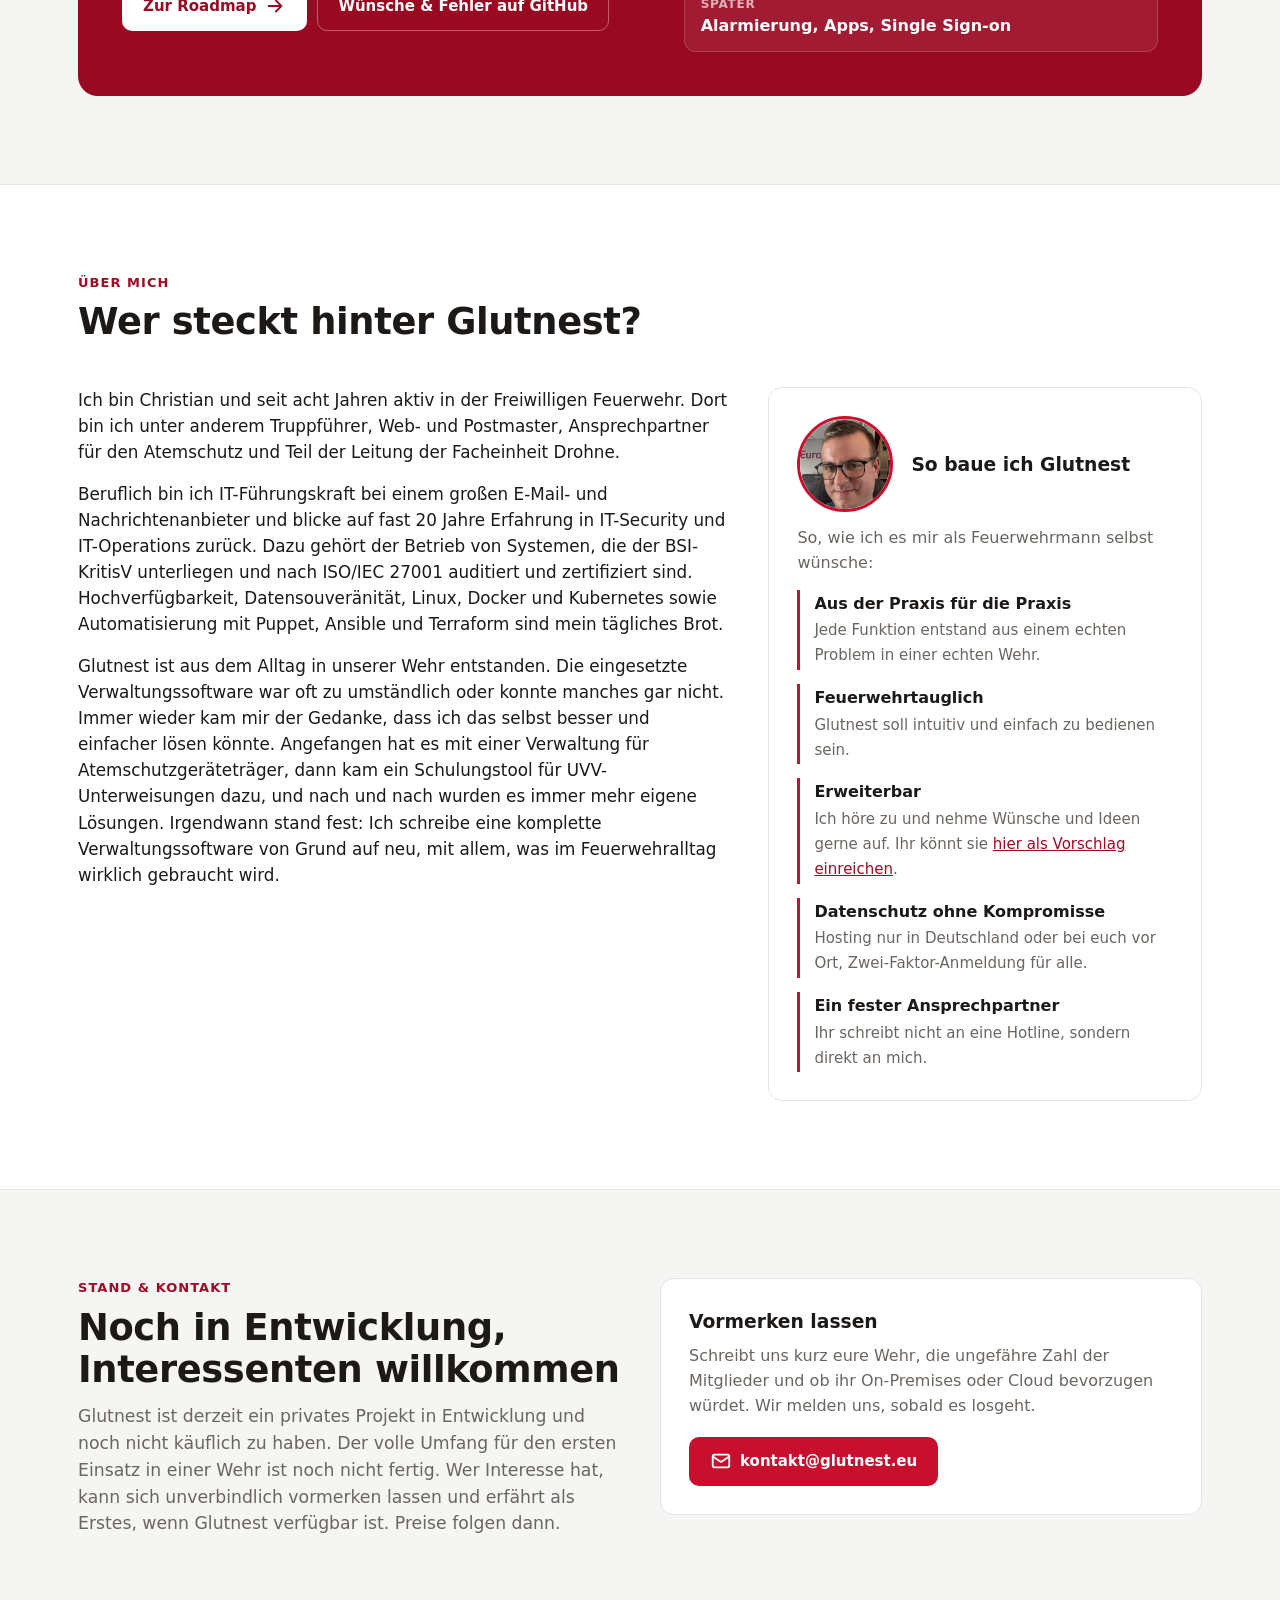
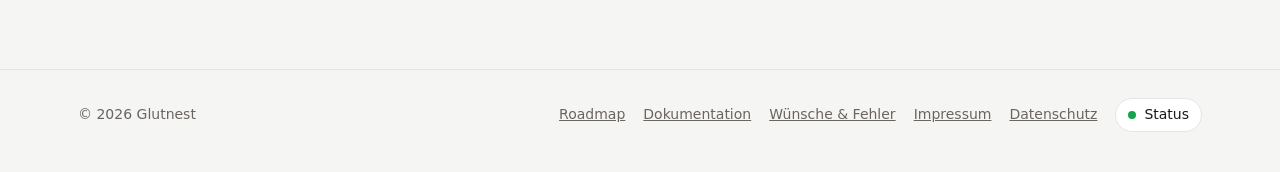
==== commit c5e2bd0a: "Safari: Menü wegen zwischengespeichertem CSS kaputt, Versionsetikett bricht um CSS/JS mit ?v=2 neu l" ====
--- a/index.html
+++ b/index.html
@@ -12,8 +12,8 @@
 <meta property="og:locale" content="de_DE">
 <link rel="canonical" href="https://glutnest.eu/">
 <link rel="icon" href="/assets/favicon.svg" type="image/svg+xml">
-<link rel="stylesheet" href="/assets/style.css">
-<script src="/assets/darstellung.js"></script>
+<link rel="stylesheet" href="/assets/style.css?v=2">
+<script src="/assets/darstellung.js?v=2"></script>
 </head>
 <body>
 
@@ -74,7 +74,7 @@
 <section class="hero">
   <div class="innen">
     <div class="hero-text">
-      <span class="etikett"><span class="punkt"></span>In Entwicklung · Version <span data-version>0.29</span> · Interessenten gesucht</span>
+      <span class="etikett"><span class="punkt"></span><span>In Entwicklung · Version <span data-version>0.29</span> · Interessenten gesucht</span></span>
       <h1>Die Verwaltung für eure Feuerwehr. An einem Ort.</h1>
       <p class="lead">Glutnest bündelt Personal, Einsätze, Übungen, Fahrzeuge, Geräte und Atemschutz in einer Anwendung im Browser. Für Wehrleitung, Gerätewarte und jedes Mitglied, am PC wie am Handy.</p>
       <div class="knoepfe">
